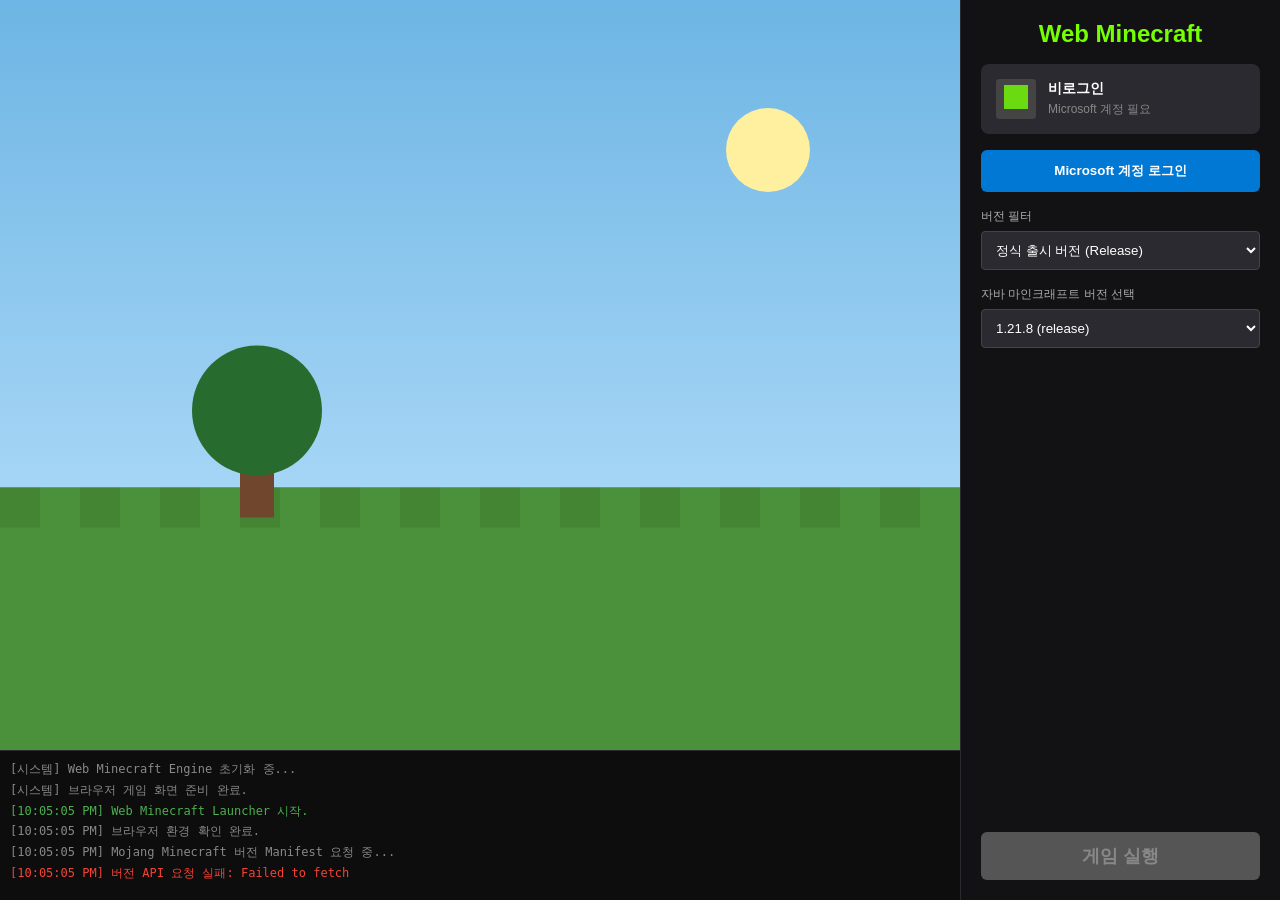
==== index.html @ 3f1a9fdb "Update index.html" ====
<!DOCTYPE html>
<html lang="ko">
<head>
<meta charset="UTF-8">

<meta
    name="viewport"
    content="width=device-width, initial-scale=1.0"
>

<title>Web Minecraft Launcher</title>

<style>

/* =========================================================
   RESET
========================================================= */

* {
    box-sizing: border-box;
    margin: 0;
    padding: 0;
}

html,
body {
    width: 100%;
    height: 100%;
    overflow: hidden;
}

body {
    font-family:
        "Segoe UI",
        Arial,
        sans-serif;

    background: #121214;
    color: white;

    display: flex;
}


/* =========================================================
   MAIN CONTENT
========================================================= */

#main-content {
    flex: 1;
    min-width: 0;

    display: flex;
    flex-direction: column;
}


/* =========================================================
   GAME SCREEN
========================================================= */

#screen-container {

    position: relative;

    flex: 1;
    min-height: 0;

    overflow: hidden;

    display: flex;
    align-items: center;
    justify-content: center;

    background: #000;
}


#gameCanvas {

    width: 100%;
    height: 100%;

    display: block;
}


/* =========================================================
   GAME OVERLAY
========================================================= */

#game-overlay {

    position: absolute;

    inset: 0;

    pointer-events: none;
}


.crosshair {

    position: absolute;

    left: 50%;
    top: 50%;

    transform:
        translate(-50%, -50%);

    color: white;

    font:
        700 28px/1
        monospace;

    text-shadow:
        0 2px 5px black;
}


.debug {

    position: absolute;

    left: 12px;
    top: 12px;

    padding: 7px 9px;

    border-radius: 4px;

    background:
        rgba(0, 0, 0, 0.45);

    color: #ddd;

    font:
        12px/1.5
        monospace;
}


/* =========================================================
   LOADING SCREEN
========================================================= */

#loading {

    position: absolute;

    left: 50%;
    top: 50%;

    transform:
        translate(-50%, -50%);

    width: min(420px, 90%);

    padding: 28px;

    border-radius: 9px;

    background:
        rgba(13, 13, 15, 0.95);

    border:
        1px solid #303038;

    text-align: center;

    box-shadow:
        0 15px 50px
        rgba(0, 0, 0, 0.5);
}


#loading h2 {

    font-size: 20px;

    margin-bottom: 8px;
}


#loading p {

    font-size: 13px;

    color: #999;

    margin-bottom: 18px;
}


/* Spinner */

.spinner {

    width: 40px;
    height: 40px;

    margin:
        0 auto 15px;

    border:
        4px solid #33343a;

    border-top-color:
        #76ff03;

    border-radius: 50%;

    animation:
        spin 1s linear infinite;
}


@keyframes spin {

    to {
        transform:
            rotate(360deg);
    }

}


/* Progress */

.progress {

    width: 100%;

    height: 7px;

    background: #292a2f;

    border-radius: 8px;

    overflow: hidden;
}


#progressBar {

    width: 0%;

    height: 100%;

    background: #76ff03;

    transition:
        width 0.2s;
}


/* =========================================================
   LOG PANEL
========================================================= */

#log-panel {

    height: 150px;

    flex: none;

    padding: 10px;

    background: #0d0d0e;

    border-top:
        1px solid #2a2a30;

    overflow-y: auto;

    font:
        12px/1.4
        monospace;

    color: #aaa;
}


.log-entry {

    margin-bottom: 4px;
}


.log-entry.info {
    color: #888;
}


.log-entry.success {
    color: #4caf50;
}


.log-entry.error {
    color: #f44336;
}


/* =========================================================
   SIDEBAR
========================================================= */

#sidebar {

    width: 320px;

    flex: none;

    padding: 20px;

    background: #121214;

    border-left:
        1px solid #2a2a30;

    display: flex;

    flex-direction: column;

    gap: 16px;
}


/* Logo */

.logo {

    font-size: 24px;

    font-weight: 700;

    color: #76ff03;

    text-align: center;
}


/* =========================================================
   ACCOUNT
========================================================= */

.account-card {

    background: #2a2a30;

    padding: 15px;

    border-radius: 8px;

    display: flex;

    align-items: center;

    gap: 12px;
}


.avatar {

    width: 40px;
    height: 40px;

    background: #444;

    border-radius: 4px;

    object-fit: cover;

    image-rendering: pixelated;
}


.user-info {

    display: flex;

    flex-direction: column;

    min-width: 0;
}


.username {

    font-weight: bold;

    font-size: 14px;
}


.status {

    font-size: 12px;

    color: #888;

    margin-top: 3px;
}


/* =========================================================
   BUTTONS
========================================================= */

button {

    width: 100%;

    padding: 12px;

    border: none;

    border-radius: 6px;

    font-weight: bold;

    cursor: pointer;

    transition:
        background 0.2s,
        opacity 0.2s;
}


.btn-login {

    background: #0078d4;

    color: white;
}


.btn-login:hover {

    background: #005a9e;
}


.btn-launch {

    background: #76ff03;

    color: #000;

    font-size: 18px;

    margin-top: auto;
}


.btn-launch:hover {

    background: #64dd17;
}


button:disabled {

    background: #555;

    color: #888;

    cursor: not-allowed;
}


/* =========================================================
   VERSION
========================================================= */

.version-group {

    display: flex;

    flex-direction: column;

    gap: 6px;
}


.version-group label {

    font-size: 12px;

    color: #aaa;
}


select {

    width: 100%;

    padding: 10px;

    background: #2a2a30;

    color: white;

    border:
        1px solid #444;

    border-radius: 4px;

    outline: none;

    cursor: pointer;
}


select:disabled {

    cursor: wait;

    opacity: 0.6;
}


/* =========================================================
   UTILITY
========================================================= */

.hidden {

    display: none !important;
}


/* =========================================================
   MOBILE
========================================================= */

@media (max-width: 700px) {

    body {

        flex-direction: column;
    }


    #main-content {

        min-height: 55vh;
    }


    #sidebar {

        width: 100%;

        max-height: 45vh;

        height: auto;

        padding: 12px;

        gap: 9px;

        overflow-y: auto;

        border-left: none;

        border-top:
            1px solid #2a2a30;
    }


    .logo {

        font-size: 19px;
    }


    .btn-launch {

        margin-top: 4px;
    }


    #log-panel {

        height: 90px;
    }

}

</style>
</head>


<body>


<!-- =========================================================
     MAIN GAME AREA
========================================================= -->

<div id="main-content">


    <!-- GAME SCREEN -->

    <div id="screen-container">

        <canvas
            id="gameCanvas">
        </canvas>


        <!-- GAME HUD -->

        <div
            id="game-overlay"
            class="hidden">

            <div class="crosshair">
                +
            </div>

            <div class="debug">

                Web Minecraft Prototype
                <br>

                Renderer: Browser Canvas

            </div>

        </div>


        <!-- LOADING -->

        <div
            id="loading"
            class="hidden">

            <div class="spinner"></div>


            <h2 id="loadingTitle">

                Minecraft 준비 중

            </h2>


            <p id="loadingText">

                게임 환경을 초기화하고 있습니다...

            </p>


            <div class="progress">

                <div
                    id="progressBar">
                </div>

            </div>

        </div>

    </div>


    <!-- =====================================================
         LOG
    ====================================================== -->

    <div id="log-panel">

        <div class="log-entry info">

            [시스템]
            Web Minecraft Engine 초기화 중...

        </div>


        <div class="log-entry info">

            [시스템]
            브라우저 게임 화면 준비 완료.

        </div>

    </div>

</div>


<!-- =========================================================
     SIDEBAR
========================================================= -->

<aside id="sidebar">


    <!-- LOGO -->

    <div class="logo">

        Web Minecraft

    </div>


    <!-- ACCOUNT -->

    <div class="account-card">


        <img
            id="avatar"
            class="avatar"
            alt="Minecraft Skin"

            src="data:image/svg+xml,%3Csvg xmlns='http://www.w3.org/2000/svg' width='40' height='40'%3E%3Crect width='40' height='40' fill='%23444'/%3E%3Crect x='8' y='6' width='24' height='24' fill='%2376ff03' opacity='.8'/%3E%3C/svg%3E"
        >


        <div class="user-info">


            <span
                class="username"
                id="username">

                비로그인

            </span>


            <span
                class="status"
                id="auth-status">

                Microsoft 계정 필요

            </span>


        </div>


    </div>


    <!-- MICROSOFT LOGIN -->

    <button
        class="btn-login"
        id="login-btn">

        Microsoft 계정 로그인

    </button>


    <!-- VERSION FILTER -->

    <div class="version-group">


        <label
            for="version-type">

            버전 필터

        </label>


        <select
            id="version-type">


            <option value="release">

                정식 출시 버전 (Release)

            </option>


            <option value="all">

                전체 버전
                (Snapshot/Beta 포함)

            </option>


            <option value="snapshot">

                스냅샷 (Snapshot)

            </option>


        </select>


    </div>


    <!-- MINECRAFT VERSION -->

    <div class="version-group">


        <label
            for="java-version">

            자바 마인크래프트 버전 선택

        </label>


        <select
            id="java-version"
            disabled>

            <option>

                버전 불러오는 중...

            </option>

        </select>


    </div>


    <!-- LAUNCH -->

    <button
        class="btn-launch"
        id="launch-btn"
        disabled>

        게임 실행

    </button>


</aside>


<script>

/* ============================================================
   CONFIGURATION
============================================================ */


/*
    실제 Microsoft 로그인을 연결할 때
    Azure / Microsoft Entra 앱의 Client ID를 입력합니다.

    현재 프로토타입에서는 비워 둡니다.
*/

const CLIENT_ID =
    "YOUR_MICROSOFT_CLIENT_ID";


/*
    Mojang 공식 Minecraft 버전 Manifest
*/

const MOJANG_MANIFEST_URL =
    "https://launchermeta.mojang.com/mc/game/version_manifest_v2.json";


/*
    전체 버전 목록
*/

let allVersions = [];


/*
    게임 상태
*/

const gameState = {

    running: false,

    selectedVersion: null

};


/* ============================================================
   ELEMENTS
============================================================ */

const canvas =
    document.getElementById(
        "gameCanvas"
    );


const ctx =
    canvas.getContext(
        "2d"
    );


const loading =
    document.getElementById(
        "loading"
    );


const overlay =
    document.getElementById(
        "game-overlay"
    );


const progressBar =
    document.getElementById(
        "progressBar"
    );


const loadingTitle =
    document.getElementById(
        "loadingTitle"
    );


const loadingText =
    document.getElementById(
        "loadingText"
    );


const logPanel =
    document.getElementById(
        "log-panel"
    );


const launchButton =
    document.getElementById(
        "launch-btn"
    );


const loginButton =
    document.getElementById(
        "login-btn"
    );


const versionFilter =
    document.getElementById(
        "version-type"
    );


const versionSelect =
    document.getElementById(
        "java-version"
    );


/* ============================================================
   LOG SYSTEM
============================================================ */

function log(
    message,
    type = "info"
) {

    const entry =
        document.createElement(
            "div"
        );


    entry.className =
        "log-entry " + type;


    entry.textContent =
        "[" +
        new Date().toLocaleTimeString() +
        "] " +
        message;


    logPanel.appendChild(
        entry
    );


    logPanel.scrollTop =
        logPanel.scrollHeight;

}


/* ============================================================
   CANVAS RESIZE
============================================================ */

function resizeCanvas() {

    const dpr =
        Math.min(
            window.devicePixelRatio || 1,
            2
        );


    const rect =
        canvas.getBoundingClientRect();


    canvas.width =
        rect.width * dpr;


    canvas.height =
        rect.height * dpr;


    ctx.setTransform(
        dpr,
        0,
        0,
        dpr,
        0,
        0
    );


    drawPrototypeWorld();

}


/* ============================================================
   PROTOTYPE WORLD
============================================================ */

function drawPrototypeWorld() {

    const width =
        canvas.clientWidth;


    const height =
        canvas.clientHeight;


    if (
        !width ||
        !height
    ) {

        return;

    }


    /*
        SKY
    */

    const sky =
        ctx.createLinearGradient(
            0,
            0,
            0,
            height
        );


    sky.addColorStop(
        0,
        "#6db5e4"
    );


    sky.addColorStop(
        1,
        "#c4e7ff"
    );


    ctx.fillStyle =
        sky;


    ctx.fillRect(
        0,
        0,
        width,
        height
    );


    /*
        GROUND
    */

    const groundY =
        height * 0.65;


    ctx.fillStyle =
        "#4b913b";


    ctx.fillRect(
        0,
        groundY,
        width,
        height - groundY
    );


    /*
        BLOCKS
    */

    const blockSize =
        40;


    for (
        let x = 0;
        x < width;
        x += blockSize
    ) {

        ctx.fillStyle =
            (x / blockSize) % 2 === 0
                ? "#438533"
                : "#4b913b";


        ctx.fillRect(
            x,
            groundY,
            blockSize,
            blockSize
        );

    }


    /*
        SUN
    */

    ctx.fillStyle =
        "#fff0a0";


    ctx.beginPath();


    ctx.arc(
        width * 0.8,
        height * 0.2,
        42,
        0,
        Math.PI * 2
    );


    ctx.fill();


    /*
        TREE
    */

    const treeX =
        width * 0.25;


    const treeY =
        groundY - 125;


    ctx.fillStyle =
        "#70462c";


    ctx.fillRect(
        treeX,
        treeY + 55,
        34,
        100
    );


    ctx.fillStyle =
        "#286b2e";


    ctx.beginPath();


    ctx.arc(
        treeX + 17,
        treeY + 48,
        65,
        0,
        Math.PI * 2
    );


    ctx.fill();

}


/* ============================================================
   VERSION MANIFEST
============================================================ */

async function fetchVersionManifest() {

    log(
        "Mojang Minecraft 버전 Manifest 요청 중...",
        "info"
    );


    try {

        const response =
            await fetch(
                MOJANG_MANIFEST_URL
            );


        if (
            !response.ok
        ) {

            throw new Error(
                "HTTP " +
                response.status
            );

        }


        const data =
            await response.json();


        allVersions =
            data.versions || [];


        log(
            "Minecraft 버전 " +
            allVersions.length +
            "개 수신 완료.",
            "success"
        );


        filterVersions();


        versionSelect.disabled =
            false;


    }

    catch (error) {

        log(
            "버전 API 요청 실패: " +
            error.message,
            "error"
        );


        /*
            API가 브라우저 환경에서 실패하더라도
            프로토타입을 실행할 수 있도록
            기본 버전을 제공합니다.
        */

        allVersions = [

            {
                id: "1.21.8",
                type: "release"
            },

            {
                id: "1.21.7",
                type: "release"
            },

            {
                id: "1.20.1",
                type: "release"
            },

            {
                id: "1.19.4",
                type: "release"
            }

        ];


        filterVersions();


        versionSelect.disabled =
            false;

    }

}


/* ============================================================
   VERSION FILTER
============================================================ */

function filterVersions() {

    const filter =
        versionFilter.value;


    versionSelect.innerHTML =
        "";


    const filtered =
        allVersions.filter(
            version => {

                if (
                    filter === "all"
                ) {

                    return true;

                }


                return (
                    version.type ===
                    filter
                );

            }
        );


    filtered.forEach(
        version => {

            const option =
                document.createElement(
                    "option"
                );


            option.value =
                version.id;


            option.textContent =
                version.id +
                " (" +
                version.type +
                ")";


            option.dataset.jsonUrl =
                version.url || "";


            versionSelect.appendChild(
                option
            );

        }
    );


    if (
        filtered.length > 0
    ) {

        versionSelect.value =
            filtered[0].id;

    }

}


versionFilter.addEventListener(
    "change",
    filterVersions
);


/* ============================================================
   MICROSOFT LOGIN
============================================================ */

function startMicrosoftLogin() {

    /*
        Client ID가 아직 설정되지 않은 경우
    */

    if (
        !CLIENT_ID ||
        CLIENT_ID ===
        "YOUR_MICROSOFT_CLIENT_ID"
    ) {

        log(
            "Microsoft Client ID가 설정되지 않았습니다.",
            "error"
        );


        log(
            "Azure / Microsoft Entra 앱 등록 후 CLIENT_ID를 입력하세요.",
            "info"
        );


        return;

    }


    const redirectUri =
        window.location.origin +
        window.location.pathname;


    const scope =
        encodeURIComponent(
            "openid profile offline_access XboxLive.signin"
        );


    const authUrl =
        "https://login.microsoftonline.com/consumers/oauth2/v2.0/authorize" +

        "?client_id=" +
        encodeURIComponent(
            CLIENT_ID
        ) +

        "&response_type=code" +

        "&redirect_uri=" +
        encodeURIComponent(
            redirectUri
        ) +

        "&response_mode=query" +

        "&scope=" +
        scope;


    log(
        "Microsoft OAuth 로그인 페이지로 이동합니다.",
        "info"
    );


    window.location.href =
        authUrl;

}


loginButton.addEventListener(
    "click",
    startMicrosoftLogin
);


/* ============================================================
   LOADING
============================================================ */

function sleep(ms) {

    return new Promise(
        resolve =>

            setTimeout(
                resolve,
                ms
            )

    );

}


function setLoading(
    percent,
    title,
    message
) {

    progressBar.style.width =
        percent + "%";


    loadingTitle.textContent =
        title;


    loadingText.textContent =
        message;

}


/* ============================================================
   GAME LAUNCH
============================================================ */

async function launchGame() {

    const selectedVersion =
        versionSelect.value;


    if (
        !selectedVersion
    ) {

        log(
            "Minecraft 버전을 선택하세요.",
            "error"
        );


        return;

    }


    gameState.selectedVersion =
        selectedVersion;


    gameState.running =
        false;


    launchButton.disabled =
        true;


    loading.classList.remove(
        "hidden"
    );


    overlay.classList.add(
        "hidden"
    );


    log(
        "[" +
        selectedVersion +
        "] 게임 실행 준비 시작.",
        "info"
    );


    /*
        실행 준비 단계
    */

    const steps = [

        [
            10,
            "브라우저 확인",
            "WebAssembly 환경 확인 중..."
        ],

        [
            25,
            "그래픽 초기화",
            "Canvas / WebGL 렌더러 준비 중..."
        ],

        [
            45,
            "파일 시스템",
            "브라우저 저장 공간 준비 중..."
        ],

        [
            65,
            "Java Runtime",
            "브라우저용 Java Runtime 준비 중..."
        ],

        [
            82,
            "Minecraft",
            "Minecraft " +
            selectedVersion +
            " 실행 환경 준비 중..."
        ],

        [
            100,
            "완료",
            "게임 화면을 준비했습니다."
        ]

    ];


    for (
        const step of steps
    ) {

        setLoading(
            step[0],
            step[1],
            step[2]
        );


        await sleep(
            400
        );

    }


    loading.classList.add(
        "hidden"
    );


    overlay.classList.remove(
        "hidden"
    );


    gameState.running =
        true;


    launchButton.disabled =
        false;


    log(
        "[" +
        selectedVersion +
        "] 브라우저 게임 화면 실행 완료.",
        "success"
    );


    log(
        "현재 화면은 실제 Minecraft JVM 연결 전 프로토타입입니다.",
        "info"
    );

}


/* ============================================================
   EVENTS
============================================================ */

launchButton.addEventListener(
    "click",
    launchGame
);


window.addEventListener(
    "resize",
    resizeCanvas
);


/* ============================================================
   STARTUP
============================================================ */

async function startup() {

    resizeCanvas();


    log(
        "Web Minecraft Launcher 시작.",
        "success"
    );


    log(
        "브라우저 환경 확인 완료.",
        "info"
    );


    await fetchVersionManifest();

}


window.addEventListener(
    "load",
    startup
);

</script>

</body>
</html>
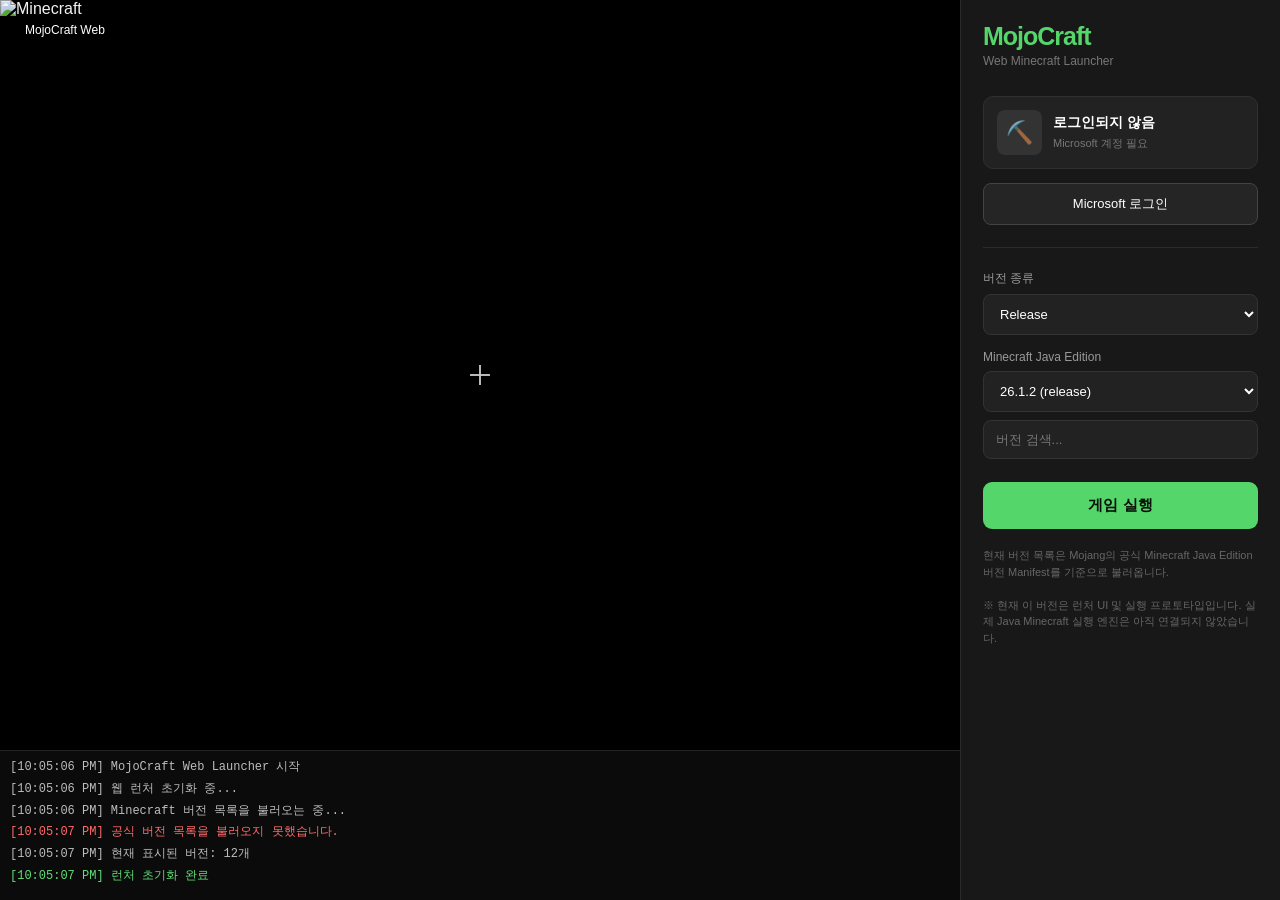
==== commit 82d5eaba: "Update index.html" ====
--- a/index.html
+++ b/index.html
@@ -1,1756 +1,1461 @@
 <!DOCTYPE html>
 <html lang="ko">
 <head>
-<meta charset="UTF-8">
-
-<meta
-    name="viewport"
-    content="width=device-width, initial-scale=1.0"
->
-
-<title>Web Minecraft Launcher</title>
-
-<style>
-
-/* =========================================================
-   RESET
-========================================================= */
-
-* {
-    box-sizing: border-box;
-    margin: 0;
-    padding: 0;
-}
-
-html,
-body {
-    width: 100%;
-    height: 100%;
-    overflow: hidden;
-}
-
-body {
-    font-family:
-        "Segoe UI",
-        Arial,
-        sans-serif;
-
-    background: #121214;
-    color: white;
-
-    display: flex;
-}
-
-
-/* =========================================================
-   MAIN CONTENT
-========================================================= */
-
-#main-content {
-    flex: 1;
-    min-width: 0;
-
-    display: flex;
-    flex-direction: column;
-}
-
-
-/* =========================================================
-   GAME SCREEN
-========================================================= */
-
-#screen-container {
-
-    position: relative;
-
-    flex: 1;
-    min-height: 0;
-
-    overflow: hidden;
-
-    display: flex;
-    align-items: center;
-    justify-content: center;
-
-    background: #000;
-}
-
-
-#gameCanvas {
-
-    width: 100%;
-    height: 100%;
-
-    display: block;
-}
-
-
-/* =========================================================
-   GAME OVERLAY
-========================================================= */
-
-#game-overlay {
-
-    position: absolute;
-
-    inset: 0;
-
-    pointer-events: none;
-}
-
-
-.crosshair {
-
-    position: absolute;
-
-    left: 50%;
-    top: 50%;
-
-    transform:
-        translate(-50%, -50%);
-
-    color: white;
-
-    font:
-        700 28px/1
-        monospace;
-
-    text-shadow:
-        0 2px 5px black;
-}
-
-
-.debug {
-
-    position: absolute;
-
-    left: 12px;
-    top: 12px;
-
-    padding: 7px 9px;
-
-    border-radius: 4px;
-
-    background:
-        rgba(0, 0, 0, 0.45);
-
-    color: #ddd;
-
-    font:
-        12px/1.5
-        monospace;
-}
-
-
-/* =========================================================
-   LOADING SCREEN
-========================================================= */
-
-#loading {
-
-    position: absolute;
-
-    left: 50%;
-    top: 50%;
-
-    transform:
-        translate(-50%, -50%);
-
-    width: min(420px, 90%);
-
-    padding: 28px;
-
-    border-radius: 9px;
-
-    background:
-        rgba(13, 13, 15, 0.95);
-
-    border:
-        1px solid #303038;
-
-    text-align: center;
-
-    box-shadow:
-        0 15px 50px
-        rgba(0, 0, 0, 0.5);
-}
-
-
-#loading h2 {
-
-    font-size: 20px;
-
-    margin-bottom: 8px;
-}
-
-
-#loading p {
-
-    font-size: 13px;
-
-    color: #999;
-
-    margin-bottom: 18px;
-}
-
-
-/* Spinner */
-
-.spinner {
-
-    width: 40px;
-    height: 40px;
-
-    margin:
-        0 auto 15px;
-
-    border:
-        4px solid #33343a;
-
-    border-top-color:
-        #76ff03;
-
-    border-radius: 50%;
-
-    animation:
-        spin 1s linear infinite;
-}
-
-
-@keyframes spin {
-
-    to {
-        transform:
-            rotate(360deg);
-    }
-
-}
-
-
-/* Progress */
-
-.progress {
-
-    width: 100%;
-
-    height: 7px;
-
-    background: #292a2f;
-
-    border-radius: 8px;
-
-    overflow: hidden;
-}
-
-
-#progressBar {
-
-    width: 0%;
-
-    height: 100%;
-
-    background: #76ff03;
-
-    transition:
-        width 0.2s;
-}
-
-
-/* =========================================================
-   LOG PANEL
-========================================================= */
-
-#log-panel {
-
-    height: 150px;
-
-    flex: none;
-
-    padding: 10px;
-
-    background: #0d0d0e;
-
-    border-top:
-        1px solid #2a2a30;
-
-    overflow-y: auto;
-
-    font:
-        12px/1.4
-        monospace;
-
-    color: #aaa;
-}
-
-
-.log-entry {
-
-    margin-bottom: 4px;
-}
-
-
-.log-entry.info {
-    color: #888;
-}
-
-
-.log-entry.success {
-    color: #4caf50;
-}
-
-
-.log-entry.error {
-    color: #f44336;
-}
-
-
-/* =========================================================
-   SIDEBAR
-========================================================= */
-
-#sidebar {
-
-    width: 320px;
-
-    flex: none;
-
-    padding: 20px;
-
-    background: #121214;
-
-    border-left:
-        1px solid #2a2a30;
-
-    display: flex;
-
-    flex-direction: column;
-
-    gap: 16px;
-}
-
-
-/* Logo */
-
-.logo {
-
-    font-size: 24px;
-
-    font-weight: 700;
-
-    color: #76ff03;
-
-    text-align: center;
-}
-
-
-/* =========================================================
-   ACCOUNT
-========================================================= */
-
-.account-card {
-
-    background: #2a2a30;
-
-    padding: 15px;
-
-    border-radius: 8px;
-
-    display: flex;
-
-    align-items: center;
-
-    gap: 12px;
-}
-
-
-.avatar {
-
-    width: 40px;
-    height: 40px;
-
-    background: #444;
-
-    border-radius: 4px;
-
-    object-fit: cover;
-
-    image-rendering: pixelated;
-}
-
-
-.user-info {
-
-    display: flex;
-
-    flex-direction: column;
-
-    min-width: 0;
-}
-
-
-.username {
-
-    font-weight: bold;
-
-    font-size: 14px;
-}
-
-
-.status {
-
-    font-size: 12px;
-
-    color: #888;
-
-    margin-top: 3px;
-}
-
-
-/* =========================================================
-   BUTTONS
-========================================================= */
-
-button {
-
-    width: 100%;
-
-    padding: 12px;
-
-    border: none;
-
-    border-radius: 6px;
-
-    font-weight: bold;
-
-    cursor: pointer;
-
-    transition:
-        background 0.2s,
-        opacity 0.2s;
-}
-
-
-.btn-login {
-
-    background: #0078d4;
-
-    color: white;
-}
-
-
-.btn-login:hover {
-
-    background: #005a9e;
-}
-
-
-.btn-launch {
-
-    background: #76ff03;
-
-    color: #000;
-
-    font-size: 18px;
-
-    margin-top: auto;
-}
-
-
-.btn-launch:hover {
-
-    background: #64dd17;
-}
-
-
-button:disabled {
-
-    background: #555;
-
-    color: #888;
-
-    cursor: not-allowed;
-}
-
-
-/* =========================================================
-   VERSION
-========================================================= */
-
-.version-group {
-
-    display: flex;
-
-    flex-direction: column;
-
-    gap: 6px;
-}
-
-
-.version-group label {
-
-    font-size: 12px;
-
-    color: #aaa;
-}
-
-
-select {
-
-    width: 100%;
-
-    padding: 10px;
-
-    background: #2a2a30;
-
-    color: white;
-
-    border:
-        1px solid #444;
-
-    border-radius: 4px;
-
-    outline: none;
-
-    cursor: pointer;
-}
-
-
-select:disabled {
-
-    cursor: wait;
-
-    opacity: 0.6;
-}
-
-
-/* =========================================================
-   UTILITY
-========================================================= */
-
-.hidden {
-
-    display: none !important;
-}
-
-
-/* =========================================================
-   MOBILE
-========================================================= */
-
-@media (max-width: 700px) {
-
-    body {
-
-        flex-direction: column;
-    }
-
-
-    #main-content {
-
-        min-height: 55vh;
-    }
-
-
-    #sidebar {
-
-        width: 100%;
-
-        max-height: 45vh;
-
-        height: auto;
-
-        padding: 12px;
-
-        gap: 9px;
-
-        overflow-y: auto;
-
-        border-left: none;
-
-        border-top:
-            1px solid #2a2a30;
-    }
-
-
-    .logo {
-
-        font-size: 19px;
-    }
-
-
-    .btn-launch {
-
-        margin-top: 4px;
-    }
-
-
-    #log-panel {
-
-        height: 90px;
-    }
-
-}
-
-</style>
+    <meta charset="UTF-8">
+    <meta name="viewport" content="width=device-width, initial-scale=1.0">
+
+    <title>MojoCraft Web</title>
+
+    <style>
+        * {
+            box-sizing: border-box;
+        }
+
+        html,
+        body {
+            margin: 0;
+            width: 100%;
+            height: 100%;
+            overflow: hidden;
+            font-family:
+                Arial,
+                "Noto Sans KR",
+                sans-serif;
+            background: #111;
+            color: #fff;
+        }
+
+        body {
+            display: flex;
+        }
+
+        /* =========================
+           MAIN CONTENT
+        ========================= */
+
+        #main-content {
+            flex: 1;
+            min-width: 0;
+            height: 100vh;
+            display: flex;
+            flex-direction: column;
+            background: #111;
+        }
+
+        /* =========================
+           GAME SCREEN
+        ========================= */
+
+        #screen-container {
+            position: relative;
+            flex: 1;
+            min-height: 0;
+            overflow: hidden;
+            background: #000;
+        }
+
+        #gameImage {
+            width: 100%;
+            height: 100%;
+            display: block;
+            object-fit: cover;
+            object-position: center;
+        }
+
+        /* 이미지 위 어두운 효과 */
+        #screen-container::after {
+            content: "";
+            position: absolute;
+            inset: 0;
+            pointer-events: none;
+            background:
+                linear-gradient(
+                    to bottom,
+                    rgba(0, 0, 0, 0.05),
+                    rgba(0, 0, 0, 0.18)
+                );
+        }
+
+        /* =========================
+           GAME OVERLAY
+        ========================= */
+
+        #game-overlay {
+            position: absolute;
+            inset: 0;
+            pointer-events: none;
+            z-index: 5;
+        }
+
+        .crosshair {
+            position: absolute;
+            left: 50%;
+            top: 50%;
+            width: 20px;
+            height: 20px;
+            transform: translate(-50%, -50%);
+            opacity: 0.8;
+        }
+
+        .crosshair::before,
+        .crosshair::after {
+            content: "";
+            position: absolute;
+            background: rgba(255, 255, 255, 0.9);
+        }
+
+        .crosshair::before {
+            width: 2px;
+            height: 20px;
+            left: 9px;
+            top: 0;
+        }
+
+        .crosshair::after {
+            width: 20px;
+            height: 2px;
+            left: 0;
+            top: 9px;
+        }
+
+        .debug {
+            position: absolute;
+            top: 15px;
+            left: 15px;
+            padding: 8px 10px;
+            border-radius: 5px;
+            background: rgba(0, 0, 0, 0.55);
+            font-size: 12px;
+            color: #fff;
+        }
+
+        /* =========================
+           LOADING
+        ========================= */
+
+        #loading {
+            position: absolute;
+            inset: 0;
+            z-index: 20;
+
+            display: none;
+            flex-direction: column;
+            align-items: center;
+            justify-content: center;
+
+            background: rgba(0, 0, 0, 0.82);
+        }
+
+        #loading.show {
+            display: flex;
+        }
+
+        .spinner {
+            width: 45px;
+            height: 45px;
+
+            border: 4px solid rgba(255, 255, 255, 0.2);
+            border-top-color: #55d66b;
+
+            border-radius: 50%;
+
+            animation: spin 1s linear infinite;
+
+            margin-bottom: 20px;
+        }
+
+        @keyframes spin {
+            from {
+                transform: rotate(0deg);
+            }
+
+            to {
+                transform: rotate(360deg);
+            }
+        }
+
+        #loadingText {
+            font-size: 16px;
+            margin-bottom: 12px;
+        }
+
+        .progress {
+            width: min(420px, 70%);
+            height: 8px;
+
+            background: rgba(255, 255, 255, 0.15);
+            border-radius: 999px;
+            overflow: hidden;
+        }
+
+        #progressBar {
+            width: 0%;
+            height: 100%;
+            background: #55d66b;
+            transition: width 0.25s ease;
+        }
+
+        /* =========================
+           LOG PANEL
+        ========================= */
+
+        #log-panel {
+            height: 150px;
+            flex-shrink: 0;
+
+            overflow-y: auto;
+
+            background: #0b0b0b;
+            border-top: 1px solid #242424;
+
+            padding: 10px;
+
+            font-family:
+                Consolas,
+                "Courier New",
+                monospace;
+
+            font-size: 12px;
+        }
+
+        .log-entry {
+            margin-bottom: 5px;
+            line-height: 1.4;
+            color: #aaa;
+        }
+
+        .log-entry.info {
+            color: #bdbdbd;
+        }
+
+        .log-entry.success {
+            color: #62df78;
+        }
+
+        .log-entry.warning {
+            color: #e9c85d;
+        }
+
+        .log-entry.error {
+            color: #ff6b6b;
+        }
+
+        /* =========================
+           SIDEBAR
+        ========================= */
+
+        #sidebar {
+            width: 320px;
+            height: 100vh;
+            flex-shrink: 0;
+
+            background: #181818;
+
+            border-left: 1px solid #2b2b2b;
+
+            padding: 22px;
+
+            overflow-y: auto;
+        }
+
+        /* =========================
+           LOGO
+        ========================= */
+
+        .logo {
+            margin-bottom: 28px;
+        }
+
+        .logo-main {
+            font-size: 25px;
+            font-weight: 800;
+            color: #55d66b;
+            letter-spacing: -1px;
+        }
+
+        .logo-sub {
+            margin-top: 3px;
+            color: #777;
+            font-size: 12px;
+        }
+
+        /* =========================
+           ACCOUNT CARD
+        ========================= */
+
+        .account-card {
+            display: flex;
+            align-items: center;
+
+            padding: 13px;
+
+            border-radius: 10px;
+
+            background: #222;
+
+            border: 1px solid #303030;
+
+            margin-bottom: 14px;
+        }
+
+        .avatar {
+            width: 45px;
+            height: 45px;
+
+            border-radius: 8px;
+
+            background: #333;
+
+            display: flex;
+            align-items: center;
+            justify-content: center;
+
+            margin-right: 11px;
+
+            font-size: 22px;
+        }
+
+        .user-info {
+            min-width: 0;
+        }
+
+        .username {
+            font-size: 14px;
+            font-weight: 700;
+
+            white-space: nowrap;
+            overflow: hidden;
+            text-overflow: ellipsis;
+        }
+
+        .status {
+            margin-top: 4px;
+
+            font-size: 11px;
+
+            color: #777;
+        }
+
+        .status.logged-in {
+            color: #55d66b;
+        }
+
+        /* =========================
+           LOGIN BUTTON
+        ========================= */
+
+        .btn-login {
+            width: 100%;
+
+            border: 1px solid #444;
+
+            background: #252525;
+            color: #fff;
+
+            border-radius: 8px;
+
+            padding: 11px;
+
+            cursor: pointer;
+
+            font-size: 13px;
+
+            transition:
+                background 0.15s,
+                border-color 0.15s;
+        }
+
+        .btn-login:hover {
+            background: #303030;
+            border-color: #555;
+        }
+
+        /* =========================
+           DIVIDER
+        ========================= */
+
+        .divider {
+            height: 1px;
+            background: #2b2b2b;
+
+            margin: 22px 0;
+        }
+
+        /* =========================
+           FORM
+        ========================= */
+
+        .version-group {
+            margin-bottom: 15px;
+        }
+
+        .version-group label {
+            display: block;
+
+            margin-bottom: 7px;
+
+            font-size: 12px;
+
+            color: #999;
+        }
+
+        select {
+            width: 100%;
+
+            padding: 11px 12px;
+
+            border-radius: 8px;
+
+            border: 1px solid #333;
+
+            background: #222;
+
+            color: #fff;
+
+            outline: none;
+
+            cursor: pointer;
+
+            font-size: 13px;
+        }
+
+        select:hover {
+            border-color: #4a4a4a;
+        }
+
+        select:focus {
+            border-color: #55d66b;
+        }
+
+        /* =========================
+           SEARCH
+        ========================= */
+
+        #versionSearch {
+            width: 100%;
+
+            padding: 11px 12px;
+
+            margin-top: 8px;
+
+            border-radius: 8px;
+
+            border: 1px solid #333;
+
+            background: #222;
+
+            color: #fff;
+
+            outline: none;
+
+            font-size: 13px;
+        }
+
+        #versionSearch:focus {
+            border-color: #55d66b;
+        }
+
+        /* =========================
+           LAUNCH BUTTON
+        ========================= */
+
+        .btn-launch {
+            width: 100%;
+
+            border: none;
+
+            background: #55d66b;
+            color: #071008;
+
+            border-radius: 9px;
+
+            padding: 14px;
+
+            margin-top: 8px;
+
+            font-size: 15px;
+            font-weight: 800;
+
+            cursor: pointer;
+
+            transition:
+                transform 0.1s,
+                background 0.15s;
+        }
+
+        .btn-launch:hover {
+            background: #6ae47d;
+        }
+
+        .btn-launch:active {
+            transform: scale(0.98);
+        }
+
+        button:disabled {
+            opacity: 0.5;
+            cursor: not-allowed;
+        }
+
+        /* =========================
+           SMALL INFO
+        ========================= */
+
+        .small-info {
+            margin-top: 18px;
+
+            color: #666;
+
+            font-size: 11px;
+
+            line-height: 1.5;
+        }
+
+        /* =========================
+           MOBILE
+        ========================= */
+
+        @media (max-width: 800px) {
+
+            body {
+                flex-direction: column;
+                overflow: auto;
+            }
+
+            #main-content {
+                width: 100%;
+                height: 70vh;
+                min-height: 500px;
+            }
+
+            #sidebar {
+                width: 100%;
+                height: auto;
+
+                border-left: none;
+                border-top: 1px solid #2b2b2b;
+            }
+        }
+
+        @media (max-width: 500px) {
+
+            #main-content {
+                height: 65vh;
+                min-height: 430px;
+            }
+
+            #log-panel {
+                height: 120px;
+            }
+
+            #sidebar {
+                padding: 18px;
+            }
+
+            .logo {
+                margin-bottom: 20px;
+            }
+        }
+    </style>
 </head>
 
-
 <body>
 
-
-<!-- =========================================================
-     MAIN GAME AREA
-========================================================= -->
-
-<div id="main-content">
-
-
-    <!-- GAME SCREEN -->
-
-    <div id="screen-container">
-
-        <canvas
-            id="gameCanvas">
-        </canvas>
-
-
-        <!-- GAME HUD -->
-
-        <div
-            id="game-overlay"
-            class="hidden">
-
-            <div class="crosshair">
-                +
+    <!-- =========================
+         MAIN CONTENT
+    ========================= -->
+
+    <main id="main-content">
+
+        <!-- GAME / IMAGE SCREEN -->
+        <section id="screen-container">
+
+            <img
+                id="gameImage"
+                src="images/minecraft-bg.jpg"
+                alt="Minecraft"
+            >
+
+            <div id="game-overlay">
+
+                <div class="crosshair"></div>
+
+                <div class="debug">
+                    MojoCraft Web
+                </div>
+
             </div>
 
-            <div class="debug">
-
-                Web Minecraft Prototype
-                <br>
-
-                Renderer: Browser Canvas
+            <!-- LOADING -->
+            <div id="loading">
+
+                <div class="spinner"></div>
+
+                <div id="loadingText">
+                    준비 중...
+                </div>
+
+                <div class="progress">
+                    <div id="progressBar"></div>
+                </div>
 
             </div>
 
+        </section>
+
+
+        <!-- LOG -->
+        <section id="log-panel"></section>
+
+    </main>
+
+
+    <!-- =========================
+         SIDEBAR
+    ========================= -->
+
+    <aside id="sidebar">
+
+        <!-- LOGO -->
+        <div class="logo">
+
+            <div class="logo-main">
+                MojoCraft
+            </div>
+
+            <div class="logo-sub">
+                Web Minecraft Launcher
+            </div>
+
         </div>
 
 
-        <!-- LOADING -->
-
-        <div
-            id="loading"
-            class="hidden">
-
-            <div class="spinner"></div>
-
-
-            <h2 id="loadingTitle">
-
-                Minecraft 준비 중
-
-            </h2>
-
-
-            <p id="loadingText">
-
-                게임 환경을 초기화하고 있습니다...
-
-            </p>
-
-
-            <div class="progress">
+        <!-- ACCOUNT -->
+        <div class="account-card">
+
+            <div class="avatar">
+                ⛏️
+            </div>
+
+            <div class="user-info">
 
                 <div
-                    id="progressBar">
+                    id="username"
+                    class="username"
+                >
+                    로그인되지 않음
                 </div>
 
+                <div
+                    id="accountStatus"
+                    class="status"
+                >
+                    Microsoft 계정 필요
+                </div>
+
             </div>
 
         </div>
 
-    </div>
-
-
-    <!-- =====================================================
-         LOG
-    ====================================================== -->
-
-    <div id="log-panel">
-
-        <div class="log-entry info">
-
-            [시스템]
-            Web Minecraft Engine 초기화 중...
+
+        <!-- LOGIN -->
+        <button
+            id="loginButton"
+            class="btn-login"
+        >
+            Microsoft 로그인
+        </button>
+
+
+        <div class="divider"></div>
+
+
+        <!-- VERSION FILTER -->
+        <div class="version-group">
+
+            <label for="versionFilter">
+                버전 종류
+            </label>
+
+            <select id="versionFilter">
+
+                <option value="release">
+                    Release
+                </option>
+
+                <option value="snapshot">
+                    Snapshot
+                </option>
+
+                <option value="all">
+                    전체
+                </option>
+
+            </select>
 
         </div>
 
 
-        <div class="log-entry info">
-
-            [시스템]
-            브라우저 게임 화면 준비 완료.
+        <!-- VERSION -->
+        <div class="version-group">
+
+            <label for="versionSelect">
+                Minecraft Java Edition
+            </label>
+
+            <select id="versionSelect">
+
+                <option value="">
+                    버전 불러오는 중...
+                </option>
+
+            </select>
+
+            <input
+                id="versionSearch"
+                type="text"
+                placeholder="버전 검색..."
+            >
 
         </div>
 
-    </div>
-
-</div>
-
-
-<!-- =========================================================
-     SIDEBAR
-========================================================= -->
-
-<aside id="sidebar">
-
-
-    <!-- LOGO -->
-
-    <div class="logo">
-
-        Web Minecraft
-
-    </div>
-
-
-    <!-- ACCOUNT -->
-
-    <div class="account-card">
-
-
-        <img
-            id="avatar"
-            class="avatar"
-            alt="Minecraft Skin"
-
-            src="data:image/svg+xml,%3Csvg xmlns='http://www.w3.org/2000/svg' width='40' height='40'%3E%3Crect width='40' height='40' fill='%23444'/%3E%3Crect x='8' y='6' width='24' height='24' fill='%2376ff03' opacity='.8'/%3E%3C/svg%3E"
+
+        <!-- LAUNCH -->
+        <button
+            id="launchButton"
+            class="btn-launch"
         >
-
-
-        <div class="user-info">
-
-
-            <span
-                class="username"
-                id="username">
-
-                비로그인
-
-            </span>
-
-
-            <span
-                class="status"
-                id="auth-status">
-
-                Microsoft 계정 필요
-
-            </span>
-
+            게임 실행
+        </button>
+
+
+        <div class="small-info">
+
+            현재 버전 목록은 Mojang의 공식
+            Minecraft Java Edition 버전 Manifest를
+            기준으로 불러옵니다.
+
+            <br>
+            <br>
+
+            ※ 현재 이 버전은 런처 UI 및 실행 프로토타입입니다.
+            실제 Java Minecraft 실행 엔진은 아직 연결되지 않았습니다.
 
         </div>
 
-
-    </div>
-
-
-    <!-- MICROSOFT LOGIN -->
-
-    <button
-        class="btn-login"
-        id="login-btn">
-
-        Microsoft 계정 로그인
-
-    </button>
-
-
-    <!-- VERSION FILTER -->
-
-    <div class="version-group">
-
-
-        <label
-            for="version-type">
-
-            버전 필터
-
-        </label>
-
-
-        <select
-            id="version-type">
-
-
-            <option value="release">
-
-                정식 출시 버전 (Release)
-
-            </option>
-
-
-            <option value="all">
-
-                전체 버전
-                (Snapshot/Beta 포함)
-
-            </option>
-
-
-            <option value="snapshot">
-
-                스냅샷 (Snapshot)
-
-            </option>
-
-
-        </select>
-
-
-    </div>
-
-
-    <!-- MINECRAFT VERSION -->
-
-    <div class="version-group">
-
-
-        <label
-            for="java-version">
-
-            자바 마인크래프트 버전 선택
-
-        </label>
-
-
-        <select
-            id="java-version"
-            disabled>
-
-            <option>
-
-                버전 불러오는 중...
-
-            </option>
-
-        </select>
-
-
-    </div>
-
-
-    <!-- LAUNCH -->
-
-    <button
-        class="btn-launch"
-        id="launch-btn"
-        disabled>
-
-        게임 실행
-
-    </button>
-
-
-</aside>
-
-
-<script>
-
-/* ============================================================
-   CONFIGURATION
-============================================================ */
-
-
-/*
-    실제 Microsoft 로그인을 연결할 때
-    Azure / Microsoft Entra 앱의 Client ID를 입력합니다.
-
-    현재 프로토타입에서는 비워 둡니다.
-*/
-
-const CLIENT_ID =
-    "YOUR_MICROSOFT_CLIENT_ID";
-
-
-/*
-    Mojang 공식 Minecraft 버전 Manifest
-*/
-
-const MOJANG_MANIFEST_URL =
-    "https://launchermeta.mojang.com/mc/game/version_manifest_v2.json";
-
-
-/*
-    전체 버전 목록
-*/
-
-let allVersions = [];
-
-
-/*
-    게임 상태
-*/
-
-const gameState = {
-
-    running: false,
-
-    selectedVersion: null
-
-};
-
-
-/* ============================================================
-   ELEMENTS
-============================================================ */
-
-const canvas =
-    document.getElementById(
-        "gameCanvas"
-    );
-
-
-const ctx =
-    canvas.getContext(
-        "2d"
-    );
-
-
-const loading =
-    document.getElementById(
-        "loading"
-    );
-
-
-const overlay =
-    document.getElementById(
-        "game-overlay"
-    );
-
-
-const progressBar =
-    document.getElementById(
-        "progressBar"
-    );
-
-
-const loadingTitle =
-    document.getElementById(
-        "loadingTitle"
-    );
-
-
-const loadingText =
-    document.getElementById(
-        "loadingText"
-    );
-
-
-const logPanel =
-    document.getElementById(
-        "log-panel"
-    );
-
-
-const launchButton =
-    document.getElementById(
-        "launch-btn"
-    );
-
-
-const loginButton =
-    document.getElementById(
-        "login-btn"
-    );
-
-
-const versionFilter =
-    document.getElementById(
-        "version-type"
-    );
-
-
-const versionSelect =
-    document.getElementById(
-        "java-version"
-    );
-
-
-/* ============================================================
-   LOG SYSTEM
-============================================================ */
-
-function log(
-    message,
-    type = "info"
-) {
-
-    const entry =
-        document.createElement(
-            "div"
+    </aside>
+
+
+    <script>
+
+        /* =========================================
+           CONFIG
+        ========================================= */
+
+        const CLIENT_ID =
+            "YOUR_MICROSOFT_CLIENT_ID";
+
+        const MOJANG_MANIFEST_URL =
+            "https://launchermeta.mojang.com/mc/game/version_manifest_v2.json";
+
+
+        /* =========================================
+           STATE
+        ========================================= */
+
+        let allVersions = [];
+
+        let currentFilter = "release";
+
+        let currentSearch = "";
+
+        let selectedVersion = null;
+
+
+        /* =========================================
+           ELEMENTS
+        ========================================= */
+
+        const versionSelect =
+            document.getElementById("versionSelect");
+
+        const versionFilter =
+            document.getElementById("versionFilter");
+
+        const versionSearch =
+            document.getElementById("versionSearch");
+
+        const launchButton =
+            document.getElementById("launchButton");
+
+        const loginButton =
+            document.getElementById("loginButton");
+
+        const loading =
+            document.getElementById("loading");
+
+        const loadingText =
+            document.getElementById("loadingText");
+
+        const progressBar =
+            document.getElementById("progressBar");
+
+        const logPanel =
+            document.getElementById("log-panel");
+
+        const username =
+            document.getElementById("username");
+
+        const accountStatus =
+            document.getElementById("accountStatus");
+
+
+        /* =========================================
+           LOG
+        ========================================= */
+
+        function log(
+            message,
+            type = "info"
+        ) {
+
+            const entry =
+                document.createElement("div");
+
+            entry.className =
+                "log-entry " + type;
+
+            const time =
+                new Date().toLocaleTimeString();
+
+            entry.textContent =
+                `[${time}] ${message}`;
+
+            logPanel.appendChild(entry);
+
+            logPanel.scrollTop =
+                logPanel.scrollHeight;
+        }
+
+
+        /* =========================================
+           LOADING
+        ========================================= */
+
+        function setLoading(
+            visible,
+            text = "",
+            progress = 0
+        ) {
+
+            if (visible) {
+
+                loading.classList.add("show");
+
+                loadingText.textContent =
+                    text;
+
+                progressBar.style.width =
+                    `${progress}%`;
+
+            } else {
+
+                loading.classList.remove("show");
+
+            }
+        }
+
+
+        /* =========================================
+           FETCH VERSION MANIFEST
+        ========================================= */
+
+        async function fetchVersionManifest() {
+
+            log(
+                "Minecraft 버전 목록을 불러오는 중..."
+            );
+
+            try {
+
+                const response =
+                    await fetch(
+                        MOJANG_MANIFEST_URL,
+                        {
+                            cache: "no-store"
+                        }
+                    );
+
+                if (!response.ok) {
+
+                    throw new Error(
+                        `HTTP ${response.status}`
+                    );
+
+                }
+
+                const data =
+                    await response.json();
+
+                if (
+                    !data.versions ||
+                    !Array.isArray(data.versions)
+                ) {
+
+                    throw new Error(
+                        "버전 목록 형식이 올바르지 않습니다."
+                    );
+
+                }
+
+                allVersions =
+                    data.versions;
+
+                log(
+                    `${allVersions.length}개의 Minecraft 버전을 불러왔습니다.`,
+                    "success"
+                );
+
+                renderVersions();
+
+            } catch (error) {
+
+                console.error(error);
+
+                log(
+                    "공식 버전 목록을 불러오지 못했습니다.",
+                    "error"
+                );
+
+                /*
+                 * 네트워크 오류가 발생했을 때
+                 * 화면 자체가 완전히 비어버리지 않도록
+                 * 기본 버전 몇 개만 표시합니다.
+                 */
+
+                allVersions = [
+
+                    {
+                        id: "26.1.2",
+                        type: "release"
+                    },
+
+                    {
+                        id: "1.21.8",
+                        type: "release"
+                    },
+
+                    {
+                        id: "1.21.7",
+                        type: "release"
+                    },
+
+                    {
+                        id: "1.21.6",
+                        type: "release"
+                    },
+
+                    {
+                        id: "1.21.5",
+                        type: "release"
+                    },
+
+                    {
+                        id: "1.21.4",
+                        type: "release"
+                    },
+
+                    {
+                        id: "1.21.3",
+                        type: "release"
+                    },
+
+                    {
+                        id: "1.21.2",
+                        type: "release"
+                    },
+
+                    {
+                        id: "1.21.1",
+                        type: "release"
+                    },
+
+                    {
+                        id: "1.21",
+                        type: "release"
+                    },
+
+                    {
+                        id: "1.20.1",
+                        type: "release"
+                    },
+
+                    {
+                        id: "1.19.4",
+                        type: "release"
+                    }
+
+                ];
+
+                renderVersions();
+            }
+        }
+
+
+        /* =========================================
+           RENDER VERSION LIST
+        ========================================= */
+
+        function renderVersions() {
+
+            versionSelect.innerHTML = "";
+
+            let filtered =
+                allVersions.filter(
+                    version => {
+
+                        /*
+                         * 종류 필터
+                         */
+
+                        if (
+                            currentFilter !== "all" &&
+                            version.type !== currentFilter
+                        ) {
+
+                            return false;
+
+                        }
+
+                        /*
+                         * 검색 필터
+                         */
+
+                        if (
+                            currentSearch &&
+                            !version.id
+                                .toLowerCase()
+                                .includes(
+                                    currentSearch.toLowerCase()
+                                )
+                        ) {
+
+                            return false;
+
+                        }
+
+                        return true;
+                    }
+                );
+
+
+            if (filtered.length === 0) {
+
+                const option =
+                    document.createElement("option");
+
+                option.value = "";
+
+                option.textContent =
+                    "검색 결과 없음";
+
+                versionSelect.appendChild(
+                    option
+                );
+
+                selectedVersion = null;
+
+                return;
+            }
+
+
+            /*
+             * 최신 버전을 위쪽에 표시
+             *
+             * Mojang Manifest 자체가
+             * 최신순으로 제공하지만,
+             * 여기서는 안전하게 날짜를 기준으로
+             * 다시 정렬합니다.
+             */
+
+            filtered.sort(
+                (a, b) => {
+
+                    const dateA =
+                        new Date(
+                            a.releaseTime || 0
+                        );
+
+                    const dateB =
+                        new Date(
+                            b.releaseTime || 0
+                        );
+
+                    return dateB - dateA;
+                }
+            );
+
+
+            for (const version of filtered) {
+
+                const option =
+                    document.createElement("option");
+
+                option.value =
+                    version.id;
+
+                option.textContent =
+                    `${version.id} (${version.type})`;
+
+                versionSelect.appendChild(
+                    option
+                );
+
+            }
+
+
+            selectedVersion =
+                filtered[0];
+
+            versionSelect.value =
+                selectedVersion.id;
+
+
+            log(
+                `현재 표시된 버전: ${filtered.length}개`
+            );
+        }
+
+
+        /* =========================================
+           VERSION FILTER
+        ========================================= */
+
+        versionFilter.addEventListener(
+            "change",
+            () => {
+
+                currentFilter =
+                    versionFilter.value;
+
+                renderVersions();
+
+            }
         );
 
 
-    entry.className =
-        "log-entry " + type;
-
-
-    entry.textContent =
-        "[" +
-        new Date().toLocaleTimeString() +
-        "] " +
-        message;
-
-
-    logPanel.appendChild(
-        entry
-    );
-
-
-    logPanel.scrollTop =
-        logPanel.scrollHeight;
-
-}
-
-
-/* ============================================================
-   CANVAS RESIZE
-============================================================ */
-
-function resizeCanvas() {
-
-    const dpr =
-        Math.min(
-            window.devicePixelRatio || 1,
-            2
+        /* =========================================
+           VERSION SEARCH
+        ========================================= */
+
+        versionSearch.addEventListener(
+            "input",
+            () => {
+
+                currentSearch =
+                    versionSearch.value.trim();
+
+                renderVersions();
+
+            }
         );
 
 
-    const rect =
-        canvas.getBoundingClientRect();
-
-
-    canvas.width =
-        rect.width * dpr;
-
-
-    canvas.height =
-        rect.height * dpr;
-
-
-    ctx.setTransform(
-        dpr,
-        0,
-        0,
-        dpr,
-        0,
-        0
-    );
-
-
-    drawPrototypeWorld();
-
-}
-
-
-/* ============================================================
-   PROTOTYPE WORLD
-============================================================ */
-
-function drawPrototypeWorld() {
-
-    const width =
-        canvas.clientWidth;
-
-
-    const height =
-        canvas.clientHeight;
-
-
-    if (
-        !width ||
-        !height
-    ) {
-
-        return;
-
-    }
-
-
-    /*
-        SKY
-    */
-
-    const sky =
-        ctx.createLinearGradient(
-            0,
-            0,
-            0,
-            height
+        /* =========================================
+           VERSION SELECT
+        ========================================= */
+
+        versionSelect.addEventListener(
+            "change",
+            () => {
+
+                const id =
+                    versionSelect.value;
+
+                selectedVersion =
+                    allVersions.find(
+                        version =>
+                            version.id === id
+                    ) || null;
+
+                if (selectedVersion) {
+
+                    log(
+                        `선택한 버전: ${selectedVersion.id}`
+                    );
+
+                }
+
+            }
         );
 
 
-    sky.addColorStop(
-        0,
-        "#6db5e4"
-    );
-
-
-    sky.addColorStop(
-        1,
-        "#c4e7ff"
-    );
-
-
-    ctx.fillStyle =
-        sky;
-
-
-    ctx.fillRect(
-        0,
-        0,
-        width,
-        height
-    );
-
-
-    /*
-        GROUND
-    */
-
-    const groundY =
-        height * 0.65;
-
-
-    ctx.fillStyle =
-        "#4b913b";
-
-
-    ctx.fillRect(
-        0,
-        groundY,
-        width,
-        height - groundY
-    );
-
-
-    /*
-        BLOCKS
-    */
-
-    const blockSize =
-        40;
-
-
-    for (
-        let x = 0;
-        x < width;
-        x += blockSize
-    ) {
-
-        ctx.fillStyle =
-            (x / blockSize) % 2 === 0
-                ? "#438533"
-                : "#4b913b";
-
-
-        ctx.fillRect(
-            x,
-            groundY,
-            blockSize,
-            blockSize
+        /* =========================================
+           MICROSOFT LOGIN
+        ========================================= */
+
+        function startMicrosoftLogin() {
+
+            /*
+             * 주의:
+             *
+             * Microsoft OAuth의 client secret을
+             * 브라우저 코드에 넣으면 안 됩니다.
+             *
+             * 실제 로그인 구현에서는
+             * Authorization Code + PKCE 방식을
+             * 사용해야 합니다.
+             */
+
+            if (
+                !CLIENT_ID ||
+                CLIENT_ID ===
+                "YOUR_MICROSOFT_CLIENT_ID"
+            ) {
+
+                log(
+                    "Microsoft Client ID가 아직 설정되지 않았습니다.",
+                    "warning"
+                );
+
+                alert(
+                    "먼저 Microsoft Entra에서 Client ID를 설정해야 합니다."
+                );
+
+                return;
+            }
+
+
+            const redirectUri =
+                window.location.origin +
+                window.location.pathname;
+
+
+            const params =
+                new URLSearchParams({
+
+                    client_id:
+                        CLIENT_ID,
+
+                    response_type:
+                        "code",
+
+                    redirect_uri:
+                        redirectUri,
+
+                    response_mode:
+                        "query",
+
+                    scope:
+                        "XboxLive.signin offline_access",
+
+                    code_challenge:
+                        "PKCE_CODE_CHALLENGE",
+
+                    code_challenge_method:
+                        "S256"
+
+                });
+
+
+            const authUrl =
+                "https://login.microsoftonline.com/consumers/oauth2/v2.0/authorize?" +
+                params.toString();
+
+
+            log(
+                "Microsoft 로그인 페이지로 이동합니다..."
+            );
+
+            window.location.href =
+                authUrl;
+        }
+
+
+        loginButton.addEventListener(
+            "click",
+            startMicrosoftLogin
         );
 
-    }
-
-
-    /*
-        SUN
-    */
-
-    ctx.fillStyle =
-        "#fff0a0";
-
-
-    ctx.beginPath();
-
-
-    ctx.arc(
-        width * 0.8,
-        height * 0.2,
-        42,
-        0,
-        Math.PI * 2
-    );
-
-
-    ctx.fill();
-
-
-    /*
-        TREE
-    */
-
-    const treeX =
-        width * 0.25;
-
-
-    const treeY =
-        groundY - 125;
-
-
-    ctx.fillStyle =
-        "#70462c";
-
-
-    ctx.fillRect(
-        treeX,
-        treeY + 55,
-        34,
-        100
-    );
-
-
-    ctx.fillStyle =
-        "#286b2e";
-
-
-    ctx.beginPath();
-
-
-    ctx.arc(
-        treeX + 17,
-        treeY + 48,
-        65,
-        0,
-        Math.PI * 2
-    );
-
-
-    ctx.fill();
-
-}
-
-
-/* ============================================================
-   VERSION MANIFEST
-============================================================ */
-
-async function fetchVersionManifest() {
-
-    log(
-        "Mojang Minecraft 버전 Manifest 요청 중...",
-        "info"
-    );
-
-
-    try {
-
-        const response =
-            await fetch(
-                MOJANG_MANIFEST_URL
-            );
-
-
-        if (
-            !response.ok
-        ) {
-
-            throw new Error(
-                "HTTP " +
-                response.status
-            );
-
-        }
-
-
-        const data =
-            await response.json();
-
-
-        allVersions =
-            data.versions || [];
-
-
-        log(
-            "Minecraft 버전 " +
-            allVersions.length +
-            "개 수신 완료.",
-            "success"
+
+        /* =========================================
+           SIMULATED LAUNCH
+        ========================================= */
+
+        function sleep(ms) {
+
+            return new Promise(
+                resolve =>
+                    setTimeout(resolve, ms)
+            );
+
+        }
+
+
+        async function launchGame() {
+
+            if (!selectedVersion) {
+
+                alert(
+                    "Minecraft 버전을 선택해주세요."
+                );
+
+                return;
+            }
+
+
+            /*
+             * 현재는 실제 Java 실행이 아니라
+             * 런처 동작을 보여주는 프로토타입입니다.
+             */
+
+            launchButton.disabled =
+                true;
+
+            loginButton.disabled =
+                true;
+
+
+            setLoading(
+                true,
+                "Minecraft 실행 준비 중...",
+                5
+            );
+
+
+            log(
+                `Minecraft ${selectedVersion.id} 실행 준비`,
+                "info"
+            );
+
+            await sleep(500);
+
+
+            setLoading(
+                true,
+                "버전 정보 확인 중...",
+                20
+            );
+
+            log(
+                "Minecraft 버전 정보 확인"
+            );
+
+            await sleep(600);
+
+
+            setLoading(
+                true,
+                "라이브러리 확인 중...",
+                40
+            );
+
+            log(
+                "Minecraft 라이브러리 확인"
+            );
+
+            await sleep(600);
+
+
+            setLoading(
+                true,
+                "게임 리소스 준비 중...",
+                60
+            );
+
+            log(
+                "게임 리소스 준비"
+            );
+
+            await sleep(600);
+
+
+            setLoading(
+                true,
+                "Java 실행 환경 준비 중...",
+                80
+            );
+
+            log(
+                "Java 실행 환경 준비"
+            );
+
+            await sleep(700);
+
+
+            setLoading(
+                true,
+                "Minecraft 시작 중...",
+                100
+            );
+
+            log(
+                "Minecraft 시작 요청",
+                "success"
+            );
+
+            await sleep(800);
+
+
+            setLoading(
+                false
+            );
+
+
+            launchButton.disabled =
+                false;
+
+            loginButton.disabled =
+                false;
+
+
+            log(
+                "현재는 UI 프로토타입입니다. 실제 Minecraft Java 엔진은 아직 연결되지 않았습니다.",
+                "warning"
+            );
+
+        }
+
+
+        launchButton.addEventListener(
+            "click",
+            launchGame
         );
 
 
-        filterVersions();
-
-
-        versionSelect.disabled =
-            false;
-
-
-    }
-
-    catch (error) {
-
-        log(
-            "버전 API 요청 실패: " +
-            error.message,
-            "error"
+        /* =========================================
+           STARTUP
+        ========================================= */
+
+        async function startup() {
+
+            log(
+                "MojoCraft Web Launcher 시작"
+            );
+
+            log(
+                "웹 런처 초기화 중..."
+            );
+
+            await fetchVersionManifest();
+
+            log(
+                "런처 초기화 완료",
+                "success"
+            );
+
+        }
+
+
+        /* =========================================
+           START
+        ========================================= */
+
+        window.addEventListener(
+            "load",
+            startup
         );
 
-
-        /*
-            API가 브라우저 환경에서 실패하더라도
-            프로토타입을 실행할 수 있도록
-            기본 버전을 제공합니다.
-        */
-
-        allVersions = [
-
-            {
-                id: "1.21.8",
-                type: "release"
-            },
-
-            {
-                id: "1.21.7",
-                type: "release"
-            },
-
-            {
-                id: "1.20.1",
-                type: "release"
-            },
-
-            {
-                id: "1.19.4",
-                type: "release"
-            }
-
-        ];
-
-
-        filterVersions();
-
-
-        versionSelect.disabled =
-            false;
-
-    }
-
-}
-
-
-/* ============================================================
-   VERSION FILTER
-============================================================ */
-
-function filterVersions() {
-
-    const filter =
-        versionFilter.value;
-
-
-    versionSelect.innerHTML =
-        "";
-
-
-    const filtered =
-        allVersions.filter(
-            version => {
-
-                if (
-                    filter === "all"
-                ) {
-
-                    return true;
-
-                }
-
-
-                return (
-                    version.type ===
-                    filter
-                );
-
-            }
-        );
-
-
-    filtered.forEach(
-        version => {
-
-            const option =
-                document.createElement(
-                    "option"
-                );
-
-
-            option.value =
-                version.id;
-
-
-            option.textContent =
-                version.id +
-                " (" +
-                version.type +
-                ")";
-
-
-            option.dataset.jsonUrl =
-                version.url || "";
-
-
-            versionSelect.appendChild(
-                option
-            );
-
-        }
-    );
-
-
-    if (
-        filtered.length > 0
-    ) {
-
-        versionSelect.value =
-            filtered[0].id;
-
-    }
-
-}
-
-
-versionFilter.addEventListener(
-    "change",
-    filterVersions
-);
-
-
-/* ============================================================
-   MICROSOFT LOGIN
-============================================================ */
-
-function startMicrosoftLogin() {
-
-    /*
-        Client ID가 아직 설정되지 않은 경우
-    */
-
-    if (
-        !CLIENT_ID ||
-        CLIENT_ID ===
-        "YOUR_MICROSOFT_CLIENT_ID"
-    ) {
-
-        log(
-            "Microsoft Client ID가 설정되지 않았습니다.",
-            "error"
-        );
-
-
-        log(
-            "Azure / Microsoft Entra 앱 등록 후 CLIENT_ID를 입력하세요.",
-            "info"
-        );
-
-
-        return;
-
-    }
-
-
-    const redirectUri =
-        window.location.origin +
-        window.location.pathname;
-
-
-    const scope =
-        encodeURIComponent(
-            "openid profile offline_access XboxLive.signin"
-        );
-
-
-    const authUrl =
-        "https://login.microsoftonline.com/consumers/oauth2/v2.0/authorize" +
-
-        "?client_id=" +
-        encodeURIComponent(
-            CLIENT_ID
-        ) +
-
-        "&response_type=code" +
-
-        "&redirect_uri=" +
-        encodeURIComponent(
-            redirectUri
-        ) +
-
-        "&response_mode=query" +
-
-        "&scope=" +
-        scope;
-
-
-    log(
-        "Microsoft OAuth 로그인 페이지로 이동합니다.",
-        "info"
-    );
-
-
-    window.location.href =
-        authUrl;
-
-}
-
-
-loginButton.addEventListener(
-    "click",
-    startMicrosoftLogin
-);
-
-
-/* ============================================================
-   LOADING
-============================================================ */
-
-function sleep(ms) {
-
-    return new Promise(
-        resolve =>
-
-            setTimeout(
-                resolve,
-                ms
-            )
-
-    );
-
-}
-
-
-function setLoading(
-    percent,
-    title,
-    message
-) {
-
-    progressBar.style.width =
-        percent + "%";
-
-
-    loadingTitle.textContent =
-        title;
-
-
-    loadingText.textContent =
-        message;
-
-}
-
-
-/* ============================================================
-   GAME LAUNCH
-============================================================ */
-
-async function launchGame() {
-
-    const selectedVersion =
-        versionSelect.value;
-
-
-    if (
-        !selectedVersion
-    ) {
-
-        log(
-            "Minecraft 버전을 선택하세요.",
-            "error"
-        );
-
-
-        return;
-
-    }
-
-
-    gameState.selectedVersion =
-        selectedVersion;
-
-
-    gameState.running =
-        false;
-
-
-    launchButton.disabled =
-        true;
-
-
-    loading.classList.remove(
-        "hidden"
-    );
-
-
-    overlay.classList.add(
-        "hidden"
-    );
-
-
-    log(
-        "[" +
-        selectedVersion +
-        "] 게임 실행 준비 시작.",
-        "info"
-    );
-
-
-    /*
-        실행 준비 단계
-    */
-
-    const steps = [
-
-        [
-            10,
-            "브라우저 확인",
-            "WebAssembly 환경 확인 중..."
-        ],
-
-        [
-            25,
-            "그래픽 초기화",
-            "Canvas / WebGL 렌더러 준비 중..."
-        ],
-
-        [
-            45,
-            "파일 시스템",
-            "브라우저 저장 공간 준비 중..."
-        ],
-
-        [
-            65,
-            "Java Runtime",
-            "브라우저용 Java Runtime 준비 중..."
-        ],
-
-        [
-            82,
-            "Minecraft",
-            "Minecraft " +
-            selectedVersion +
-            " 실행 환경 준비 중..."
-        ],
-
-        [
-            100,
-            "완료",
-            "게임 화면을 준비했습니다."
-        ]
-
-    ];
-
-
-    for (
-        const step of steps
-    ) {
-
-        setLoading(
-            step[0],
-            step[1],
-            step[2]
-        );
-
-
-        await sleep(
-            400
-        );
-
-    }
-
-
-    loading.classList.add(
-        "hidden"
-    );
-
-
-    overlay.classList.remove(
-        "hidden"
-    );
-
-
-    gameState.running =
-        true;
-
-
-    launchButton.disabled =
-        false;
-
-
-    log(
-        "[" +
-        selectedVersion +
-        "] 브라우저 게임 화면 실행 완료.",
-        "success"
-    );
-
-
-    log(
-        "현재 화면은 실제 Minecraft JVM 연결 전 프로토타입입니다.",
-        "info"
-    );
-
-}
-
-
-/* ============================================================
-   EVENTS
-============================================================ */
-
-launchButton.addEventListener(
-    "click",
-    launchGame
-);
-
-
-window.addEventListener(
-    "resize",
-    resizeCanvas
-);
-
-
-/* ============================================================
-   STARTUP
-============================================================ */
-
-async function startup() {
-
-    resizeCanvas();
-
-
-    log(
-        "Web Minecraft Launcher 시작.",
-        "success"
-    );
-
-
-    log(
-        "브라우저 환경 확인 완료.",
-        "info"
-    );
-
-
-    await fetchVersionManifest();
-
-}
-
-
-window.addEventListener(
-    "load",
-    startup
-);
-
-</script>
+    </script>
 
 </body>
 </html>
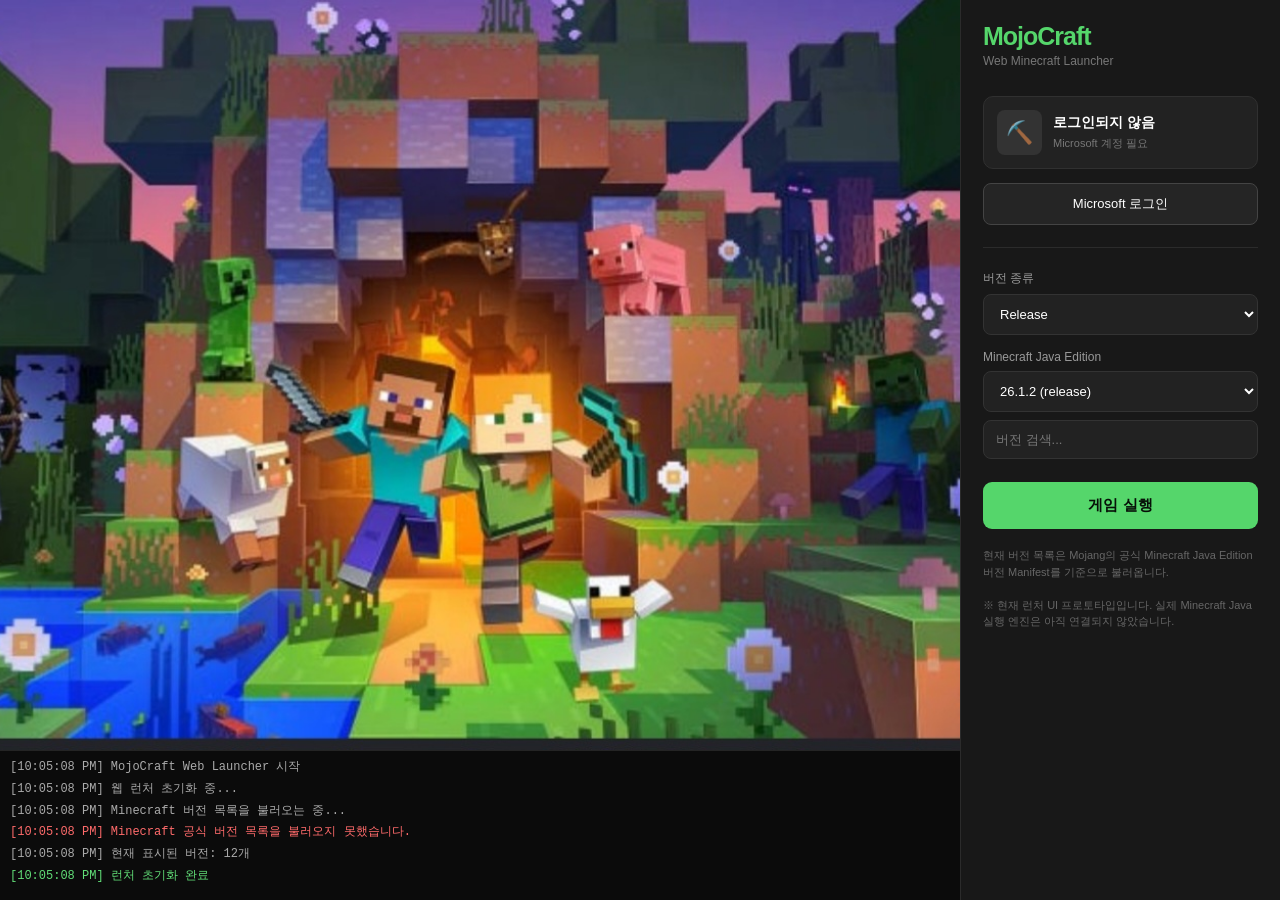
==== commit 26889b6f: "Update index.html" ====
--- a/index.html
+++ b/index.html
@@ -17,12 +17,11 @@
             width: 100%;
             height: 100%;
             overflow: hidden;
-            font-family:
-                Arial,
-                "Noto Sans KR",
-                sans-serif;
+
+            font-family: Arial, "Noto Sans KR", sans-serif;
+
             background: #111;
-            color: #fff;
+            color: white;
         }
 
         body {
@@ -30,103 +29,43 @@
         }
 
         /* =========================
-           MAIN CONTENT
+           MAIN
         ========================= */
 
         #main-content {
             flex: 1;
             min-width: 0;
             height: 100vh;
+
             display: flex;
             flex-direction: column;
+
             background: #111;
         }
 
         /* =========================
-           GAME SCREEN
+           IMAGE AREA
         ========================= */
 
         #screen-container {
             position: relative;
+
             flex: 1;
             min-height: 0;
+
             overflow: hidden;
+
             background: #000;
         }
 
         #gameImage {
             width: 100%;
             height: 100%;
+
             display: block;
+
             object-fit: cover;
             object-position: center;
-        }
-
-        /* 이미지 위 어두운 효과 */
-        #screen-container::after {
-            content: "";
-            position: absolute;
-            inset: 0;
-            pointer-events: none;
-            background:
-                linear-gradient(
-                    to bottom,
-                    rgba(0, 0, 0, 0.05),
-                    rgba(0, 0, 0, 0.18)
-                );
-        }
-
-        /* =========================
-           GAME OVERLAY
-        ========================= */
-
-        #game-overlay {
-            position: absolute;
-            inset: 0;
-            pointer-events: none;
-            z-index: 5;
-        }
-
-        .crosshair {
-            position: absolute;
-            left: 50%;
-            top: 50%;
-            width: 20px;
-            height: 20px;
-            transform: translate(-50%, -50%);
-            opacity: 0.8;
-        }
-
-        .crosshair::before,
-        .crosshair::after {
-            content: "";
-            position: absolute;
-            background: rgba(255, 255, 255, 0.9);
-        }
-
-        .crosshair::before {
-            width: 2px;
-            height: 20px;
-            left: 9px;
-            top: 0;
-        }
-
-        .crosshair::after {
-            width: 20px;
-            height: 2px;
-            left: 0;
-            top: 9px;
-        }
-
-        .debug {
-            position: absolute;
-            top: 15px;
-            left: 15px;
-            padding: 8px 10px;
-            border-radius: 5px;
-            background: rgba(0, 0, 0, 0.55);
-            font-size: 12px;
-            color: #fff;
         }
 
         /* =========================
@@ -135,15 +74,18 @@
 
         #loading {
             position: absolute;
+
             inset: 0;
-            z-index: 20;
+
+            z-index: 10;
 
             display: none;
+
             flex-direction: column;
             align-items: center;
             justify-content: center;
 
-            background: rgba(0, 0, 0, 0.82);
+            background: rgba(0, 0, 0, 0.8);
         }
 
         #loading.show {
@@ -154,7 +96,7 @@
             width: 45px;
             height: 45px;
 
-            border: 4px solid rgba(255, 255, 255, 0.2);
+            border: 4px solid rgba(255,255,255,0.2);
             border-top-color: #55d66b;
 
             border-radius: 50%;
@@ -183,32 +125,38 @@
             width: min(420px, 70%);
             height: 8px;
 
-            background: rgba(255, 255, 255, 0.15);
+            background: rgba(255,255,255,0.15);
+
             border-radius: 999px;
+
             overflow: hidden;
         }
 
         #progressBar {
             width: 0%;
             height: 100%;
+
             background: #55d66b;
+
             transition: width 0.25s ease;
         }
 
         /* =========================
-           LOG PANEL
+           LOG
         ========================= */
 
         #log-panel {
             height: 150px;
+
             flex-shrink: 0;
 
             overflow-y: auto;
 
+            padding: 10px;
+
             background: #0b0b0b;
+
             border-top: 1px solid #242424;
-
-            padding: 10px;
 
             font-family:
                 Consolas,
@@ -224,10 +172,6 @@
             color: #aaa;
         }
 
-        .log-entry.info {
-            color: #bdbdbd;
-        }
-
         .log-entry.success {
             color: #62df78;
         }
@@ -247,6 +191,7 @@
         #sidebar {
             width: 320px;
             height: 100vh;
+
             flex-shrink: 0;
 
             background: #181818;
@@ -268,23 +213,29 @@
 
         .logo-main {
             font-size: 25px;
+
             font-weight: 800;
+
             color: #55d66b;
+
             letter-spacing: -1px;
         }
 
         .logo-sub {
             margin-top: 3px;
+
             color: #777;
+
             font-size: 12px;
         }
 
         /* =========================
-           ACCOUNT CARD
+           ACCOUNT
         ========================= */
 
         .account-card {
             display: flex;
+
             align-items: center;
 
             padding: 13px;
@@ -307,6 +258,7 @@
             background: #333;
 
             display: flex;
+
             align-items: center;
             justify-content: center;
 
@@ -321,10 +273,13 @@
 
         .username {
             font-size: 14px;
+
             font-weight: 700;
 
             white-space: nowrap;
+
             overflow: hidden;
+
             text-overflow: ellipsis;
         }
 
@@ -341,7 +296,7 @@
         }
 
         /* =========================
-           LOGIN BUTTON
+           LOGIN
         ========================= */
 
         .btn-login {
@@ -350,7 +305,8 @@
             border: 1px solid #444;
 
             background: #252525;
-            color: #fff;
+
+            color: white;
 
             border-radius: 8px;
 
@@ -367,6 +323,7 @@
 
         .btn-login:hover {
             background: #303030;
+
             border-color: #555;
         }
 
@@ -376,13 +333,14 @@
 
         .divider {
             height: 1px;
+
             background: #2b2b2b;
 
             margin: 22px 0;
         }
 
         /* =========================
-           FORM
+           VERSION
         ========================= */
 
         .version-group {
@@ -410,17 +368,13 @@
 
             background: #222;
 
-            color: #fff;
+            color: white;
 
             outline: none;
 
             cursor: pointer;
 
             font-size: 13px;
-        }
-
-        select:hover {
-            border-color: #4a4a4a;
         }
 
         select:focus {
@@ -444,7 +398,7 @@
 
             background: #222;
 
-            color: #fff;
+            color: white;
 
             outline: none;
 
@@ -456,7 +410,7 @@
         }
 
         /* =========================
-           LAUNCH BUTTON
+           LAUNCH
         ========================= */
 
         .btn-launch {
@@ -465,6 +419,7 @@
             border: none;
 
             background: #55d66b;
+
             color: #071008;
 
             border-radius: 9px;
@@ -474,6 +429,7 @@
             margin-top: 8px;
 
             font-size: 15px;
+
             font-weight: 800;
 
             cursor: pointer;
@@ -493,11 +449,12 @@
 
         button:disabled {
             opacity: 0.5;
+
             cursor: not-allowed;
         }
 
         /* =========================
-           SMALL INFO
+           INFO
         ========================= */
 
         .small-info {
@@ -518,20 +475,25 @@
 
             body {
                 flex-direction: column;
+
                 overflow: auto;
             }
 
             #main-content {
                 width: 100%;
+
                 height: 70vh;
+
                 min-height: 500px;
             }
 
             #sidebar {
                 width: 100%;
+
                 height: auto;
 
                 border-left: none;
+
                 border-top: 1px solid #2b2b2b;
             }
         }
@@ -540,6 +502,7 @@
 
             #main-content {
                 height: 65vh;
+
                 min-height: 430px;
             }
 
@@ -558,34 +521,25 @@
     </style>
 </head>
 
+
 <body>
 
-    <!-- =========================
+    <!-- =================================
          MAIN CONTENT
-    ========================= -->
+    ================================== -->
 
     <main id="main-content">
 
-        <!-- GAME / IMAGE SCREEN -->
+        <!-- 사진만 표시되는 영역 -->
         <section id="screen-container">
 
             <img
                 id="gameImage"
-                src="images/minecraft-bg.jpg"
+                src="./images/minecraft-bg.jpg"
                 alt="Minecraft"
             >
 
-            <div id="game-overlay">
-
-                <div class="crosshair"></div>
-
-                <div class="debug">
-                    MojoCraft Web
-                </div>
-
-            </div>
-
-            <!-- LOADING -->
+            <!-- 로딩 화면 -->
             <div id="loading">
 
                 <div class="spinner"></div>
@@ -595,7 +549,9 @@
                 </div>
 
                 <div class="progress">
+
                     <div id="progressBar"></div>
+
                 </div>
 
             </div>
@@ -603,19 +559,20 @@
         </section>
 
 
-        <!-- LOG -->
+        <!-- 로그 -->
         <section id="log-panel"></section>
 
     </main>
 
 
-    <!-- =========================
+    <!-- =================================
          SIDEBAR
-    ========================= -->
+    ================================== -->
 
     <aside id="sidebar">
 
         <!-- LOGO -->
+
         <div class="logo">
 
             <div class="logo-main">
@@ -630,6 +587,7 @@
 
 
         <!-- ACCOUNT -->
+
         <div class="account-card">
 
             <div class="avatar">
@@ -658,6 +616,7 @@
 
 
         <!-- LOGIN -->
+
         <button
             id="loginButton"
             class="btn-login"
@@ -670,6 +629,7 @@
 
 
         <!-- VERSION FILTER -->
+
         <div class="version-group">
 
             <label for="versionFilter">
@@ -696,6 +656,7 @@
 
 
         <!-- VERSION -->
+
         <div class="version-group">
 
             <label for="versionSelect">
@@ -720,6 +681,7 @@
 
 
         <!-- LAUNCH -->
+
         <button
             id="launchButton"
             class="btn-launch"
@@ -737,8 +699,9 @@
             <br>
             <br>
 
-            ※ 현재 이 버전은 런처 UI 및 실행 프로토타입입니다.
-            실제 Java Minecraft 실행 엔진은 아직 연결되지 않았습니다.
+            ※ 현재 런처 UI 프로토타입입니다.
+            실제 Minecraft Java 실행 엔진은
+            아직 연결되지 않았습니다.
 
         </div>
 
@@ -747,9 +710,9 @@
 
     <script>
 
-        /* =========================================
+        /* =================================
            CONFIG
-        ========================================= */
+        ================================= */
 
         const CLIENT_ID =
             "YOUR_MICROSOFT_CLIENT_ID";
@@ -758,9 +721,9 @@
             "https://launchermeta.mojang.com/mc/game/version_manifest_v2.json";
 
 
-        /* =========================================
+        /* =================================
            STATE
-        ========================================= */
+        ================================= */
 
         let allVersions = [];
 
@@ -771,47 +734,59 @@
         let selectedVersion = null;
 
 
-        /* =========================================
+        /* =================================
            ELEMENTS
-        ========================================= */
+        ================================= */
 
         const versionSelect =
-            document.getElementById("versionSelect");
+            document.getElementById(
+                "versionSelect"
+            );
 
         const versionFilter =
-            document.getElementById("versionFilter");
+            document.getElementById(
+                "versionFilter"
+            );
 
         const versionSearch =
-            document.getElementById("versionSearch");
+            document.getElementById(
+                "versionSearch"
+            );
 
         const launchButton =
-            document.getElementById("launchButton");
+            document.getElementById(
+                "launchButton"
+            );
 
         const loginButton =
-            document.getElementById("loginButton");
+            document.getElementById(
+                "loginButton"
+            );
 
         const loading =
-            document.getElementById("loading");
+            document.getElementById(
+                "loading"
+            );
 
         const loadingText =
-            document.getElementById("loadingText");
+            document.getElementById(
+                "loadingText"
+            );
 
         const progressBar =
-            document.getElementById("progressBar");
+            document.getElementById(
+                "progressBar"
+            );
 
         const logPanel =
-            document.getElementById("log-panel");
-
-        const username =
-            document.getElementById("username");
-
-        const accountStatus =
-            document.getElementById("accountStatus");
-
-
-        /* =========================================
+            document.getElementById(
+                "log-panel"
+            );
+
+
+        /* =================================
            LOG
-        ========================================= */
+        ================================= */
 
         function log(
             message,
@@ -819,27 +794,32 @@
         ) {
 
             const entry =
-                document.createElement("div");
+                document.createElement(
+                    "div"
+                );
 
             entry.className =
                 "log-entry " + type;
 
             const time =
-                new Date().toLocaleTimeString();
+                new Date()
+                    .toLocaleTimeString();
 
             entry.textContent =
                 `[${time}] ${message}`;
 
-            logPanel.appendChild(entry);
+            logPanel.appendChild(
+                entry
+            );
 
             logPanel.scrollTop =
                 logPanel.scrollHeight;
         }
 
 
-        /* =========================================
+        /* =================================
            LOADING
-        ========================================= */
+        ================================= */
 
         function setLoading(
             visible,
@@ -849,7 +829,9 @@
 
             if (visible) {
 
-                loading.classList.add("show");
+                loading.classList.add(
+                    "show"
+                );
 
                 loadingText.textContent =
                     text;
@@ -859,15 +841,17 @@
 
             } else {
 
-                loading.classList.remove("show");
-
-            }
-        }
-
-
-        /* =========================================
-           FETCH VERSION MANIFEST
-        ========================================= */
+                loading.classList.remove(
+                    "show"
+                );
+
+            }
+        }
+
+
+        /* =================================
+           MINECRAFT VERSION MANIFEST
+        ================================= */
 
         async function fetchVersionManifest() {
 
@@ -896,25 +880,31 @@
                 const data =
                     await response.json();
 
+
                 if (
                     !data.versions ||
-                    !Array.isArray(data.versions)
+                    !Array.isArray(
+                        data.versions
+                    )
                 ) {
 
                     throw new Error(
-                        "버전 목록 형식이 올바르지 않습니다."
+                        "버전 목록 형식 오류"
                     );
 
                 }
+
 
                 allVersions =
                     data.versions;
 
+
                 log(
-                    `${allVersions.length}개의 Minecraft 버전을 불러왔습니다.`,
+                    `${allVersions.length}개의 버전을 불러왔습니다.`,
                     "success"
                 );
 
+
                 renderVersions();
 
             } catch (error) {
@@ -922,14 +912,14 @@
                 console.error(error);
 
                 log(
-                    "공식 버전 목록을 불러오지 못했습니다.",
+                    "Minecraft 공식 버전 목록을 불러오지 못했습니다.",
                     "error"
                 );
 
+
                 /*
-                 * 네트워크 오류가 발생했을 때
-                 * 화면 자체가 완전히 비어버리지 않도록
-                 * 기본 버전 몇 개만 표시합니다.
+                 * 인터넷 연결 실패 시
+                 * 기본 목록
                  */
 
                 allVersions = [
@@ -996,38 +986,45 @@
 
                 ];
 
+
                 renderVersions();
-            }
-        }
-
-
-        /* =========================================
-           RENDER VERSION LIST
-        ========================================= */
+
+            }
+
+        }
+
+
+        /* =================================
+           VERSION RENDER
+        ================================= */
 
         function renderVersions() {
 
             versionSelect.innerHTML = "";
+
 
             let filtered =
                 allVersions.filter(
                     version => {
 
                         /*
-                         * 종류 필터
+                         * Release / Snapshot
                          */
 
                         if (
-                            currentFilter !== "all" &&
-                            version.type !== currentFilter
+                            currentFilter !==
+                            "all" &&
+                            version.type !==
+                            currentFilter
                         ) {
 
                             return false;
 
                         }
 
+
                         /*
-                         * 검색 필터
+                         * 검색
                          */
 
                         if (
@@ -1035,7 +1032,8 @@
                             !version.id
                                 .toLowerCase()
                                 .includes(
-                                    currentSearch.toLowerCase()
+                                    currentSearch
+                                        .toLowerCase()
                                 )
                         ) {
 
@@ -1043,15 +1041,21 @@
 
                         }
 
+
                         return true;
+
                     }
                 );
 
 
-            if (filtered.length === 0) {
+            if (
+                filtered.length === 0
+            ) {
 
                 const option =
-                    document.createElement("option");
+                    document.createElement(
+                        "option"
+                    );
 
                 option.value = "";
 
@@ -1062,19 +1066,15 @@
                     option
                 );
 
-                selectedVersion = null;
+                selectedVersion =
+                    null;
 
                 return;
             }
 
 
             /*
-             * 최신 버전을 위쪽에 표시
-             *
-             * Mojang Manifest 자체가
-             * 최신순으로 제공하지만,
-             * 여기서는 안전하게 날짜를 기준으로
-             * 다시 정렬합니다.
+             * 최신순
              */
 
             filtered.sort(
@@ -1091,14 +1091,20 @@
                         );
 
                     return dateB - dateA;
+
                 }
             );
 
 
-            for (const version of filtered) {
+            for (
+                const version
+                of filtered
+            ) {
 
                 const option =
-                    document.createElement("option");
+                    document.createElement(
+                        "option"
+                    );
 
                 option.value =
                     version.id;
@@ -1116,6 +1122,7 @@
             selectedVersion =
                 filtered[0];
 
+
             versionSelect.value =
                 selectedVersion.id;
 
@@ -1123,12 +1130,13 @@
             log(
                 `현재 표시된 버전: ${filtered.length}개`
             );
-        }
-
-
-        /* =========================================
-           VERSION FILTER
-        ========================================= */
+
+        }
+
+
+        /* =================================
+           FILTER
+        ================================= */
 
         versionFilter.addEventListener(
             "change",
@@ -1143,9 +1151,9 @@
         );
 
 
-        /* =========================================
-           VERSION SEARCH
-        ========================================= */
+        /* =================================
+           SEARCH
+        ================================= */
 
         versionSearch.addEventListener(
             "input",
@@ -1160,9 +1168,9 @@
         );
 
 
-        /* =========================================
+        /* =================================
            VERSION SELECT
-        ========================================= */
+        ================================= */
 
         versionSelect.addEventListener(
             "change",
@@ -1170,6 +1178,7 @@
 
                 const id =
                     versionSelect.value;
+
 
                 selectedVersion =
                     allVersions.find(
@@ -1177,7 +1186,10 @@
                             version.id === id
                     ) || null;
 
-                if (selectedVersion) {
+
+                if (
+                    selectedVersion
+                ) {
 
                     log(
                         `선택한 버전: ${selectedVersion.id}`
@@ -1189,22 +1201,11 @@
         );
 
 
-        /* =========================================
+        /* =================================
            MICROSOFT LOGIN
-        ========================================= */
+        ================================= */
 
         function startMicrosoftLogin() {
-
-            /*
-             * 주의:
-             *
-             * Microsoft OAuth의 client secret을
-             * 브라우저 코드에 넣으면 안 됩니다.
-             *
-             * 실제 로그인 구현에서는
-             * Authorization Code + PKCE 방식을
-             * 사용해야 합니다.
-             */
 
             if (
                 !CLIENT_ID ||
@@ -1213,12 +1214,12 @@
             ) {
 
                 log(
-                    "Microsoft Client ID가 아직 설정되지 않았습니다.",
+                    "Microsoft Client ID가 설정되지 않았습니다.",
                     "warning"
                 );
 
                 alert(
-                    "먼저 Microsoft Entra에서 Client ID를 설정해야 합니다."
+                    "Microsoft Client ID를 먼저 설정해야 합니다."
                 );
 
                 return;
@@ -1246,13 +1247,7 @@
                         "query",
 
                     scope:
-                        "XboxLive.signin offline_access",
-
-                    code_challenge:
-                        "PKCE_CODE_CHALLENGE",
-
-                    code_challenge_method:
-                        "S256"
+                        "XboxLive.signin offline_access"
 
                 });
 
@@ -1266,8 +1261,10 @@
                 "Microsoft 로그인 페이지로 이동합니다..."
             );
 
+
             window.location.href =
                 authUrl;
+
         }
 
 
@@ -1277,23 +1274,32 @@
         );
 
 
-        /* =========================================
-           SIMULATED LAUNCH
-        ========================================= */
+        /* =================================
+           SLEEP
+        ================================= */
 
         function sleep(ms) {
 
             return new Promise(
                 resolve =>
-                    setTimeout(resolve, ms)
-            );
-
-        }
-
+                    setTimeout(
+                        resolve,
+                        ms
+                    )
+            );
+
+        }
+
+
+        /* =================================
+           LAUNCH
+        ================================= */
 
         async function launchGame() {
 
-            if (!selectedVersion) {
+            if (
+                !selectedVersion
+            ) {
 
                 alert(
                     "Minecraft 버전을 선택해주세요."
@@ -1302,11 +1308,6 @@
                 return;
             }
 
-
-            /*
-             * 현재는 실제 Java 실행이 아니라
-             * 런처 동작을 보여주는 프로토타입입니다.
-             */
 
             launchButton.disabled =
                 true;
@@ -1323,9 +1324,9 @@
 
 
             log(
-                `Minecraft ${selectedVersion.id} 실행 준비`,
-                "info"
-            );
+                `Minecraft ${selectedVersion.id} 실행 준비`
+            );
+
 
             await sleep(500);
 
@@ -1336,9 +1337,11 @@
                 20
             );
 
+
             log(
                 "Minecraft 버전 정보 확인"
             );
+
 
             await sleep(600);
 
@@ -1349,9 +1352,11 @@
                 40
             );
 
+
             log(
                 "Minecraft 라이브러리 확인"
             );
+
 
             await sleep(600);
 
@@ -1362,9 +1367,11 @@
                 60
             );
 
+
             log(
                 "게임 리소스 준비"
             );
+
 
             await sleep(600);
 
@@ -1375,9 +1382,11 @@
                 80
             );
 
+
             log(
                 "Java 실행 환경 준비"
             );
+
 
             await sleep(700);
 
@@ -1388,11 +1397,13 @@
                 100
             );
 
+
             log(
                 "Minecraft 시작 요청",
                 "success"
             );
 
+
             await sleep(800);
 
 
@@ -1409,7 +1420,7 @@
 
 
             log(
-                "현재는 UI 프로토타입입니다. 실제 Minecraft Java 엔진은 아직 연결되지 않았습니다.",
+                "현재는 런처 UI 프로토타입입니다. 실제 Minecraft Java 엔진은 아직 연결되지 않았습니다.",
                 "warning"
             );
 
@@ -1422,9 +1433,9 @@
         );
 
 
-        /* =========================================
+        /* =================================
            STARTUP
-        ========================================= */
+        ================================= */
 
         async function startup() {
 
@@ -1432,11 +1443,14 @@
                 "MojoCraft Web Launcher 시작"
             );
 
+
             log(
                 "웹 런처 초기화 중..."
             );
 
+
             await fetchVersionManifest();
+
 
             log(
                 "런처 초기화 완료",
@@ -1445,10 +1459,6 @@
 
         }
 
-
-        /* =========================================
-           START
-        ========================================= */
 
         window.addEventListener(
             "load",
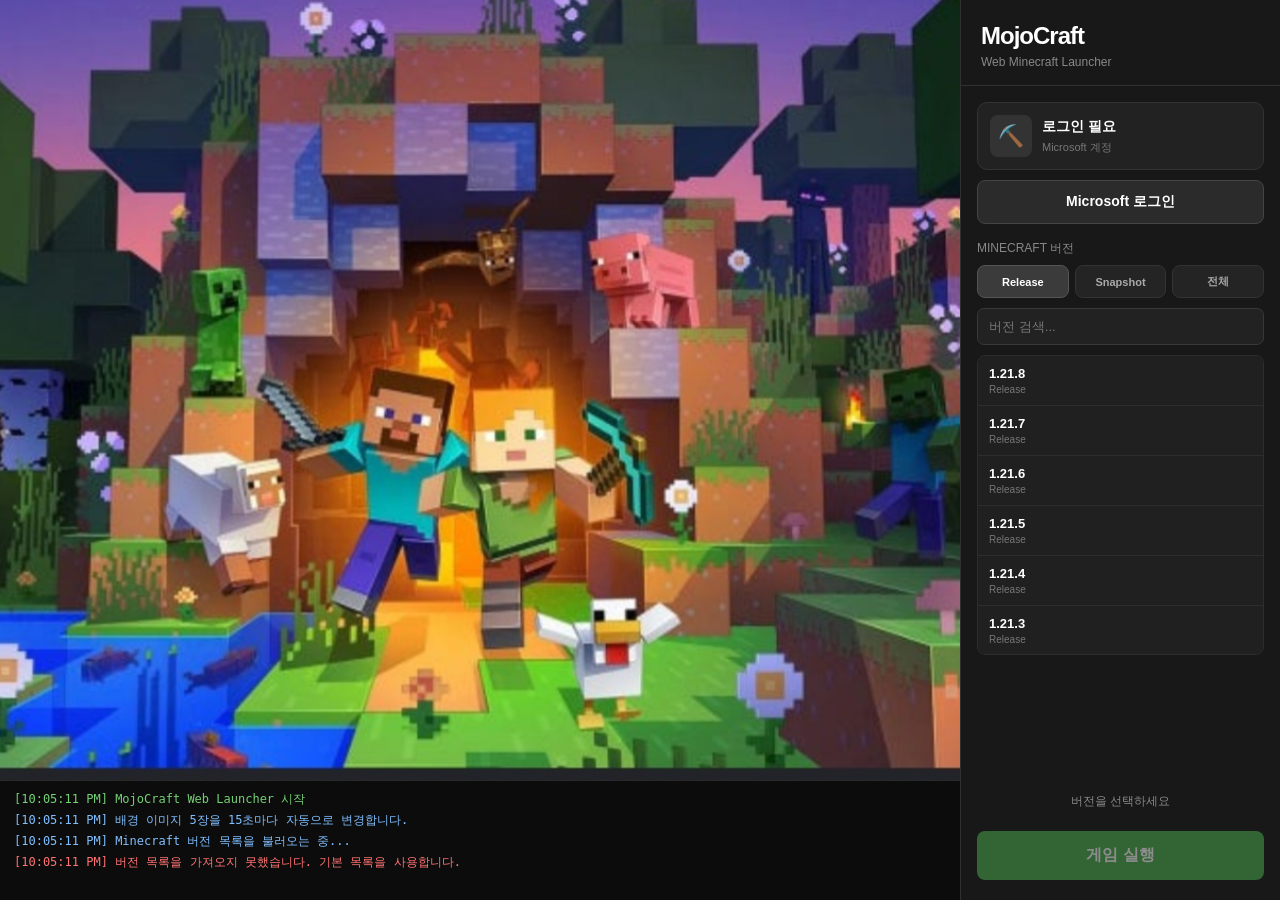
==== commit a0c4844e: "Update index.html" ====
--- a/index.html
+++ b/index.html
@@ -14,14 +14,13 @@
         html,
         body {
             margin: 0;
+            padding: 0;
             width: 100%;
             height: 100%;
             overflow: hidden;
-
-            font-family: Arial, "Noto Sans KR", sans-serif;
-
+            font-family: Arial, Helvetica, sans-serif;
             background: #111;
-            color: white;
+            color: #fff;
         }
 
         body {
@@ -29,1443 +28,1527 @@
         }
 
         /* =========================
-           MAIN
+           전체 레이아웃
         ========================= */
 
-        #main-content {
+        #app {
+            width: 100%;
+            height: 100vh;
+            display: flex;
+            background: #111;
+        }
+
+        /* =========================
+           게임 화면
+        ========================= */
+
+        #main {
+            flex: 1;
+            height: 100%;
+            display: flex;
+            flex-direction: column;
+            min-width: 0;
+            background: #111;
+        }
+
+        #screen-container {
+            position: relative;
+            flex: 1;
+            width: 100%;
+            min-height: 0;
+            overflow: hidden;
+            background: #111;
+        }
+
+        #gameImage {
+            position: absolute;
+            inset: 0;
+
+            width: 100%;
+            height: 100%;
+
+            object-fit: cover;
+
+            display: block;
+
+            /* 사진 전환을 부드럽게 */
+            opacity: 1;
+            transition: opacity 0.8s ease;
+        }
+
+        #gameImage.fade-out {
+            opacity: 0;
+        }
+
+        /* 십자선 없음 */
+        /* 화면 위에 별도의 글씨나 오버레이 없음 */
+
+        /* =========================
+           로딩
+        ========================= */
+
+        #loading {
+            position: absolute;
+            inset: 0;
+
+            display: none;
+            align-items: center;
+            justify-content: center;
+
+            background: rgba(0, 0, 0, 0.65);
+
+            z-index: 10;
+        }
+
+        #loading.active {
+            display: flex;
+        }
+
+        .loading-box {
+            width: min(420px, 85%);
+            padding: 24px;
+
+            background: rgba(20, 20, 20, 0.95);
+
+            border-radius: 12px;
+
+            box-shadow: 0 10px 40px rgba(0, 0, 0, 0.5);
+        }
+
+        .loading-title {
+            font-size: 18px;
+            font-weight: bold;
+            margin-bottom: 16px;
+        }
+
+        .progress-background {
+            width: 100%;
+            height: 8px;
+
+            background: #333;
+
+            border-radius: 10px;
+
+            overflow: hidden;
+        }
+
+        .progress-bar {
+            width: 0%;
+            height: 100%;
+
+            background: #4caf50;
+
+            transition: width 0.2s ease;
+        }
+
+        #progress-text {
+            margin-top: 10px;
+
+            font-size: 13px;
+            color: #aaa;
+
+            text-align: right;
+        }
+
+        /* =========================
+           로그
+        ========================= */
+
+        #log-panel {
+            height: 120px;
+
+            padding: 10px 14px;
+
+            background: #0c0c0c;
+
+            border-top: 1px solid #292929;
+
+            overflow-y: auto;
+
+            font-family: monospace;
+            font-size: 12px;
+
+            color: #aaa;
+        }
+
+        .log-line {
+            margin-bottom: 4px;
+        }
+
+        .log-success {
+            color: #75d175;
+        }
+
+        .log-error {
+            color: #ff7373;
+        }
+
+        .log-info {
+            color: #80bfff;
+        }
+
+        /* =========================
+           오른쪽 사이드바
+        ========================= */
+
+        #sidebar {
+            width: 320px;
+            height: 100%;
+
+            flex-shrink: 0;
+
+            background: #181818;
+
+            border-left: 1px solid #303030;
+
+            display: flex;
+            flex-direction: column;
+
+            overflow-y: auto;
+        }
+
+        .sidebar-header {
+            padding: 22px 20px 16px;
+
+            border-bottom: 1px solid #303030;
+        }
+
+        .logo {
+            font-size: 24px;
+            font-weight: 800;
+
+            color: #fff;
+
+            letter-spacing: -1px;
+        }
+
+        .subtitle {
+            margin-top: 5px;
+
+            color: #888;
+
+            font-size: 12px;
+        }
+
+        /* =========================
+           계정
+        ========================= */
+
+        .account-section {
+            padding: 16px;
+        }
+
+        .account-card {
+            display: flex;
+            align-items: center;
+
+            padding: 12px;
+
+            background: #222;
+
+            border: 1px solid #333;
+
+            border-radius: 10px;
+
+            margin-bottom: 10px;
+        }
+
+        .account-avatar {
+            width: 42px;
+            height: 42px;
+
+            display: flex;
+            align-items: center;
+            justify-content: center;
+
+            background: #333;
+
+            border-radius: 8px;
+
+            font-size: 21px;
+
+            margin-right: 10px;
+        }
+
+        .account-info {
             flex: 1;
             min-width: 0;
-            height: 100vh;
-
+        }
+
+        .account-name {
+            font-size: 14px;
+            font-weight: bold;
+
+            white-space: nowrap;
+            overflow: hidden;
+            text-overflow: ellipsis;
+        }
+
+        .account-status {
+            margin-top: 4px;
+
+            color: #777;
+
+            font-size: 11px;
+        }
+
+        /* =========================
+           버튼
+        ========================= */
+
+        button {
+            width: 100%;
+
+            border: 0;
+
+            border-radius: 8px;
+
+            padding: 12px;
+
+            font-size: 14px;
+            font-weight: bold;
+
+            cursor: pointer;
+
+            transition: 0.15s ease;
+        }
+
+        button:hover {
+            filter: brightness(1.1);
+        }
+
+        button:active {
+            transform: scale(0.98);
+        }
+
+        #login-button {
+            background: #2b2b2b;
+
+            color: #fff;
+
+            border: 1px solid #444;
+        }
+
+        #launch-button {
+            background: #4caf50;
+
+            color: #fff;
+
+            font-size: 16px;
+
+            padding: 14px;
+
+            margin-top: 14px;
+        }
+
+        #launch-button:disabled {
+            opacity: 0.5;
+            cursor: not-allowed;
+        }
+
+        /* =========================
+           버전
+        ========================= */
+
+        .version-section {
+            padding: 0 16px 16px;
+        }
+
+        .section-title {
+            font-size: 12px;
+
+            color: #888;
+
+            margin-bottom: 8px;
+
+            text-transform: uppercase;
+        }
+
+        .version-filter {
             display: flex;
-            flex-direction: column;
-
-            background: #111;
+
+            gap: 6px;
+
+            margin-bottom: 10px;
+        }
+
+        .filter-button {
+            flex: 1;
+
+            padding: 8px 4px;
+
+            background: #242424;
+
+            color: #aaa;
+
+            border: 1px solid #333;
+
+            font-size: 11px;
+        }
+
+        .filter-button.active {
+            background: #3b3b3b;
+
+            color: #fff;
+
+            border-color: #555;
+        }
+
+        #version-search {
+            width: 100%;
+
+            padding: 10px 11px;
+
+            border-radius: 7px;
+
+            border: 1px solid #383838;
+
+            background: #222;
+
+            color: #fff;
+
+            outline: none;
+
+            margin-bottom: 10px;
+        }
+
+        #version-search:focus {
+            border-color: #555;
+        }
+
+        #version-list {
+            max-height: 300px;
+
+            overflow-y: auto;
+
+            border: 1px solid #2d2d2d;
+
+            border-radius: 8px;
+
+            background: #202020;
+        }
+
+        .version-item {
+            padding: 10px 11px;
+
+            border-bottom: 1px solid #2d2d2d;
+
+            cursor: pointer;
+
+            transition: background 0.15s;
+        }
+
+        .version-item:last-child {
+            border-bottom: 0;
+        }
+
+        .version-item:hover {
+            background: #2b2b2b;
+        }
+
+        .version-item.selected {
+            background: #343434;
+
+            box-shadow: inset 3px 0 0 #4caf50;
+        }
+
+        .version-name {
+            font-size: 13px;
+            font-weight: bold;
+        }
+
+        .version-type {
+            margin-top: 3px;
+
+            color: #777;
+
+            font-size: 10px;
         }
 
         /* =========================
-           IMAGE AREA
+           실행 영역
         ========================= */
 
-        #screen-container {
-            position: relative;
-
-            flex: 1;
-            min-height: 0;
-
-            overflow: hidden;
-
-            background: #000;
-        }
-
-        #gameImage {
-            width: 100%;
-            height: 100%;
-
-            display: block;
-
-            object-fit: cover;
-            object-position: center;
+        .launch-section {
+            padding: 0 16px 20px;
+
+            margin-top: auto;
+        }
+
+        #selected-version {
+            margin-bottom: 7px;
+
+            font-size: 12px;
+
+            color: #888;
+
+            text-align: center;
         }
 
         /* =========================
-           LOADING
+           모바일
         ========================= */
 
-        #loading {
-            position: absolute;
-
-            inset: 0;
-
-            z-index: 10;
-
-            display: none;
-
-            flex-direction: column;
-            align-items: center;
-            justify-content: center;
-
-            background: rgba(0, 0, 0, 0.8);
-        }
-
-        #loading.show {
-            display: flex;
-        }
-
-        .spinner {
-            width: 45px;
-            height: 45px;
-
-            border: 4px solid rgba(255,255,255,0.2);
-            border-top-color: #55d66b;
-
-            border-radius: 50%;
-
-            animation: spin 1s linear infinite;
-
-            margin-bottom: 20px;
-        }
-
-        @keyframes spin {
-            from {
-                transform: rotate(0deg);
+        @media (max-width: 800px) {
+
+            #app {
+                flex-direction: column;
             }
 
-            to {
-                transform: rotate(360deg);
-            }
-        }
-
-        #loadingText {
-            font-size: 16px;
-            margin-bottom: 12px;
-        }
-
-        .progress {
-            width: min(420px, 70%);
-            height: 8px;
-
-            background: rgba(255,255,255,0.15);
-
-            border-radius: 999px;
-
-            overflow: hidden;
-        }
-
-        #progressBar {
-            width: 0%;
-            height: 100%;
-
-            background: #55d66b;
-
-            transition: width 0.25s ease;
-        }
-
-        /* =========================
-           LOG
-        ========================= */
-
-        #log-panel {
-            height: 150px;
-
-            flex-shrink: 0;
-
-            overflow-y: auto;
-
-            padding: 10px;
-
-            background: #0b0b0b;
-
-            border-top: 1px solid #242424;
-
-            font-family:
-                Consolas,
-                "Courier New",
-                monospace;
-
-            font-size: 12px;
-        }
-
-        .log-entry {
-            margin-bottom: 5px;
-            line-height: 1.4;
-            color: #aaa;
-        }
-
-        .log-entry.success {
-            color: #62df78;
-        }
-
-        .log-entry.warning {
-            color: #e9c85d;
-        }
-
-        .log-entry.error {
-            color: #ff6b6b;
-        }
-
-        /* =========================
-           SIDEBAR
-        ========================= */
-
-        #sidebar {
-            width: 320px;
-            height: 100vh;
-
-            flex-shrink: 0;
-
-            background: #181818;
-
-            border-left: 1px solid #2b2b2b;
-
-            padding: 22px;
-
-            overflow-y: auto;
-        }
-
-        /* =========================
-           LOGO
-        ========================= */
-
-        .logo {
-            margin-bottom: 28px;
-        }
-
-        .logo-main {
-            font-size: 25px;
-
-            font-weight: 800;
-
-            color: #55d66b;
-
-            letter-spacing: -1px;
-        }
-
-        .logo-sub {
-            margin-top: 3px;
-
-            color: #777;
-
-            font-size: 12px;
-        }
-
-        /* =========================
-           ACCOUNT
-        ========================= */
-
-        .account-card {
-            display: flex;
-
-            align-items: center;
-
-            padding: 13px;
-
-            border-radius: 10px;
-
-            background: #222;
-
-            border: 1px solid #303030;
-
-            margin-bottom: 14px;
-        }
-
-        .avatar {
-            width: 45px;
-            height: 45px;
-
-            border-radius: 8px;
-
-            background: #333;
-
-            display: flex;
-
-            align-items: center;
-            justify-content: center;
-
-            margin-right: 11px;
-
-            font-size: 22px;
-        }
-
-        .user-info {
-            min-width: 0;
-        }
-
-        .username {
-            font-size: 14px;
-
-            font-weight: 700;
-
-            white-space: nowrap;
-
-            overflow: hidden;
-
-            text-overflow: ellipsis;
-        }
-
-        .status {
-            margin-top: 4px;
-
-            font-size: 11px;
-
-            color: #777;
-        }
-
-        .status.logged-in {
-            color: #55d66b;
-        }
-
-        /* =========================
-           LOGIN
-        ========================= */
-
-        .btn-login {
-            width: 100%;
-
-            border: 1px solid #444;
-
-            background: #252525;
-
-            color: white;
-
-            border-radius: 8px;
-
-            padding: 11px;
-
-            cursor: pointer;
-
-            font-size: 13px;
-
-            transition:
-                background 0.15s,
-                border-color 0.15s;
-        }
-
-        .btn-login:hover {
-            background: #303030;
-
-            border-color: #555;
-        }
-
-        /* =========================
-           DIVIDER
-        ========================= */
-
-        .divider {
-            height: 1px;
-
-            background: #2b2b2b;
-
-            margin: 22px 0;
-        }
-
-        /* =========================
-           VERSION
-        ========================= */
-
-        .version-group {
-            margin-bottom: 15px;
-        }
-
-        .version-group label {
-            display: block;
-
-            margin-bottom: 7px;
-
-            font-size: 12px;
-
-            color: #999;
-        }
-
-        select {
-            width: 100%;
-
-            padding: 11px 12px;
-
-            border-radius: 8px;
-
-            border: 1px solid #333;
-
-            background: #222;
-
-            color: white;
-
-            outline: none;
-
-            cursor: pointer;
-
-            font-size: 13px;
-        }
-
-        select:focus {
-            border-color: #55d66b;
-        }
-
-        /* =========================
-           SEARCH
-        ========================= */
-
-        #versionSearch {
-            width: 100%;
-
-            padding: 11px 12px;
-
-            margin-top: 8px;
-
-            border-radius: 8px;
-
-            border: 1px solid #333;
-
-            background: #222;
-
-            color: white;
-
-            outline: none;
-
-            font-size: 13px;
-        }
-
-        #versionSearch:focus {
-            border-color: #55d66b;
-        }
-
-        /* =========================
-           LAUNCH
-        ========================= */
-
-        .btn-launch {
-            width: 100%;
-
-            border: none;
-
-            background: #55d66b;
-
-            color: #071008;
-
-            border-radius: 9px;
-
-            padding: 14px;
-
-            margin-top: 8px;
-
-            font-size: 15px;
-
-            font-weight: 800;
-
-            cursor: pointer;
-
-            transition:
-                transform 0.1s,
-                background 0.15s;
-        }
-
-        .btn-launch:hover {
-            background: #6ae47d;
-        }
-
-        .btn-launch:active {
-            transform: scale(0.98);
-        }
-
-        button:disabled {
-            opacity: 0.5;
-
-            cursor: not-allowed;
-        }
-
-        /* =========================
-           INFO
-        ========================= */
-
-        .small-info {
-            margin-top: 18px;
-
-            color: #666;
-
-            font-size: 11px;
-
-            line-height: 1.5;
-        }
-
-        /* =========================
-           MOBILE
-        ========================= */
-
-        @media (max-width: 800px) {
-
-            body {
-                flex-direction: column;
-
-                overflow: auto;
-            }
-
-            #main-content {
-                width: 100%;
-
-                height: 70vh;
-
-                min-height: 500px;
+            #main {
+                height: 55vh;
+                flex: none;
             }
 
             #sidebar {
                 width: 100%;
-
-                height: auto;
-
-                border-left: none;
-
-                border-top: 1px solid #2b2b2b;
+                height: 45vh;
+
+                border-left: 0;
+                border-top: 1px solid #303030;
             }
-        }
-
-        @media (max-width: 500px) {
-
-            #main-content {
-                height: 65vh;
-
-                min-height: 430px;
+
+            #log-panel {
+                height: 80px;
             }
 
-            #log-panel {
-                height: 120px;
+            .sidebar-header {
+                padding: 14px 16px 10px;
             }
 
-            #sidebar {
-                padding: 18px;
+            .account-section {
+                padding: 10px 16px;
             }
 
-            .logo {
-                margin-bottom: 20px;
+            .version-section {
+                padding-bottom: 10px;
+            }
+
+            .launch-section {
+                padding-bottom: 14px;
             }
         }
     </style>
 </head>
 
-
 <body>
 
-    <!-- =================================
-         MAIN CONTENT
-    ================================== -->
-
-    <main id="main-content">
-
-        <!-- 사진만 표시되는 영역 -->
+<div id="app">
+
+    <!-- =========================
+         메인 화면
+    ========================= -->
+
+    <main id="main">
+
         <section id="screen-container">
 
+            <!--
+                사진은 이곳에 표시됨.
+                십자선 없음.
+                화면 위 글씨 없음.
+            -->
             <img
                 id="gameImage"
                 src="./images/minecraft-bg.jpg"
                 alt="Minecraft"
             >
 
-            <!-- 로딩 화면 -->
+            <!-- 로딩할 때만 나타남 -->
             <div id="loading">
 
-                <div class="spinner"></div>
-
-                <div id="loadingText">
-                    준비 중...
+                <div class="loading-box">
+
+                    <div class="loading-title">
+                        Minecraft 실행 준비 중...
+                    </div>
+
+                    <div class="progress-background">
+                        <div
+                            id="progress-bar"
+                            class="progress-bar"
+                        ></div>
+                    </div>
+
+                    <div id="progress-text">
+                        0%
+                    </div>
+
                 </div>
 
-                <div class="progress">
-
-                    <div id="progressBar"></div>
-
-                </div>
-
             </div>
 
         </section>
 
-
-        <!-- 로그 -->
         <section id="log-panel"></section>
 
     </main>
 
 
-    <!-- =================================
-         SIDEBAR
-    ================================== -->
+    <!-- =========================
+         오른쪽 사이드바
+    ========================= -->
 
     <aside id="sidebar">
 
-        <!-- LOGO -->
-
-        <div class="logo">
-
-            <div class="logo-main">
+        <header class="sidebar-header">
+
+            <div class="logo">
                 MojoCraft
             </div>
 
-            <div class="logo-sub">
+            <div class="subtitle">
                 Web Minecraft Launcher
             </div>
 
-        </div>
-
-
-        <!-- ACCOUNT -->
-
-        <div class="account-card">
-
-            <div class="avatar">
-                ⛏️
+        </header>
+
+
+        <!-- 계정 -->
+
+        <section class="account-section">
+
+            <div class="account-card">
+
+                <div class="account-avatar">
+                    ⛏️
+                </div>
+
+                <div class="account-info">
+
+                    <div
+                        id="account-name"
+                        class="account-name"
+                    >
+                        로그인 필요
+                    </div>
+
+                    <div
+                        id="account-status"
+                        class="account-status"
+                    >
+                        Microsoft 계정
+                    </div>
+
+                </div>
+
             </div>
 
-            <div class="user-info">
-
-                <div
-                    id="username"
-                    class="username"
+            <button id="login-button">
+                Microsoft 로그인
+            </button>
+
+        </section>
+
+
+        <!-- 버전 -->
+
+        <section class="version-section">
+
+            <div class="section-title">
+                Minecraft 버전
+            </div>
+
+            <div class="version-filter">
+
+                <button
+                    class="filter-button active"
+                    data-filter="release"
                 >
-                    로그인되지 않음
-                </div>
-
-                <div
-                    id="accountStatus"
-                    class="status"
+                    Release
+                </button>
+
+                <button
+                    class="filter-button"
+                    data-filter="snapshot"
                 >
-                    Microsoft 계정 필요
-                </div>
+                    Snapshot
+                </button>
+
+                <button
+                    class="filter-button"
+                    data-filter="all"
+                >
+                    전체
+                </button>
 
             </div>
 
-        </div>
-
-
-        <!-- LOGIN -->
-
-        <button
-            id="loginButton"
-            class="btn-login"
-        >
-            Microsoft 로그인
-        </button>
-
-
-        <div class="divider"></div>
-
-
-        <!-- VERSION FILTER -->
-
-        <div class="version-group">
-
-            <label for="versionFilter">
-                버전 종류
-            </label>
-
-            <select id="versionFilter">
-
-                <option value="release">
-                    Release
-                </option>
-
-                <option value="snapshot">
-                    Snapshot
-                </option>
-
-                <option value="all">
-                    전체
-                </option>
-
-            </select>
-
-        </div>
-
-
-        <!-- VERSION -->
-
-        <div class="version-group">
-
-            <label for="versionSelect">
-                Minecraft Java Edition
-            </label>
-
-            <select id="versionSelect">
-
-                <option value="">
-                    버전 불러오는 중...
-                </option>
-
-            </select>
-
             <input
-                id="versionSearch"
+                id="version-search"
                 type="text"
                 placeholder="버전 검색..."
             >
 
-        </div>
-
-
-        <!-- LAUNCH -->
-
-        <button
-            id="launchButton"
-            class="btn-launch"
-        >
-            게임 실행
-        </button>
-
-
-        <div class="small-info">
-
-            현재 버전 목록은 Mojang의 공식
-            Minecraft Java Edition 버전 Manifest를
-            기준으로 불러옵니다.
-
-            <br>
-            <br>
-
-            ※ 현재 런처 UI 프로토타입입니다.
-            실제 Minecraft Java 실행 엔진은
-            아직 연결되지 않았습니다.
-
-        </div>
+            <div id="version-list"></div>
+
+        </section>
+
+
+        <!-- 실행 -->
+
+        <section class="launch-section">
+
+            <div id="selected-version">
+                버전을 선택하세요
+            </div>
+
+            <button
+                id="launch-button"
+                disabled
+            >
+                게임 실행
+            </button>
+
+        </section>
 
     </aside>
 
-
-    <script>
-
-        /* =================================
-           CONFIG
-        ================================= */
-
-        const CLIENT_ID =
-            "YOUR_MICROSOFT_CLIENT_ID";
-
-        const MOJANG_MANIFEST_URL =
-            "https://launchermeta.mojang.com/mc/game/version_manifest_v2.json";
-
-
-        /* =================================
-           STATE
-        ================================= */
-
-        let allVersions = [];
-
-        let currentFilter = "release";
-
-        let currentSearch = "";
-
-        let selectedVersion = null;
-
-
-        /* =================================
-           ELEMENTS
-        ================================= */
-
-        const versionSelect =
-            document.getElementById(
-                "versionSelect"
+</div>
+
+
+<script>
+    /* =========================================================
+       설정
+    ========================================================= */
+
+    const CLIENT_ID = "YOUR_MICROSOFT_CLIENT_ID";
+
+    const MOJANG_MANIFEST_URL =
+        "https://launchermeta.mojang.com/mc/game/version_manifest_v2.json";
+
+
+    /* =========================================================
+       Minecraft 배경 이미지
+       
+       총 5장
+       
+       1. 기존 이미지
+       2~5. 새로 추가한 이미지
+    ========================================================= */
+
+    const backgroundImages = [
+
+        "./images/minecraft-bg.jpg",
+
+        "./images/minecraft-2.jpeg",
+
+        "./images/minecraft-3.jpeg",
+
+        "./images/minecraft-4.jpeg",
+
+        "./images/minecraft-5.jpeg"
+
+    ];
+
+
+    let currentImageIndex = 0;
+
+
+    /* =========================================================
+       15초마다 다음 사진으로 변경
+       
+       1 → 2 → 3 → 4 → 5 → 1 ...
+    ========================================================= */
+
+    function changeBackgroundImage() {
+
+        const image = document.getElementById("gameImage");
+
+        if (!image) {
+            return;
+        }
+
+        /*
+            먼저 투명하게 만들어서
+            사진이 자연스럽게 바뀌도록 함
+        */
+
+        image.classList.add("fade-out");
+
+
+        setTimeout(() => {
+
+            currentImageIndex++;
+
+            /*
+                5번째 다음에는 다시 1번째
+            */
+
+            if (
+                currentImageIndex >= backgroundImages.length
+            ) {
+                currentImageIndex = 0;
+            }
+
+
+            image.src =
+                backgroundImages[currentImageIndex];
+
+
+            /*
+                이미지가 로딩된 후 다시 표시
+            */
+
+            image.onload = () => {
+
+                image.classList.remove("fade-out");
+
+            };
+
+        }, 800);
+    }
+
+
+    /*
+        15초마다 실행
+    */
+
+    setInterval(
+        changeBackgroundImage,
+        15000
+    );
+
+
+    /* =========================================================
+       DOM
+    ========================================================= */
+
+    const versionList =
+        document.getElementById("version-list");
+
+    const versionSearch =
+        document.getElementById("version-search");
+
+    const launchButton =
+        document.getElementById("launch-button");
+
+    const loginButton =
+        document.getElementById("login-button");
+
+    const loading =
+        document.getElementById("loading");
+
+    const progressBar =
+        document.getElementById("progress-bar");
+
+    const progressText =
+        document.getElementById("progress-text");
+
+    const selectedVersionText =
+        document.getElementById("selected-version");
+
+    const logPanel =
+        document.getElementById("log-panel");
+
+
+    /* =========================================================
+       상태
+    ========================================================= */
+
+    let versions = [];
+
+    let currentFilter = "release";
+
+    let selectedVersion = null;
+
+
+    /* =========================================================
+       로그
+    ========================================================= */
+
+    function addLog(
+        message,
+        type = "normal"
+    ) {
+
+        const line =
+            document.createElement("div");
+
+        line.className =
+            "log-line";
+
+
+        if (type === "success") {
+
+            line.classList.add(
+                "log-success"
             );
 
-        const versionFilter =
-            document.getElementById(
-                "versionFilter"
+        }
+
+        if (type === "error") {
+
+            line.classList.add(
+                "log-error"
             );
 
-        const versionSearch =
-            document.getElementById(
-                "versionSearch"
+        }
+
+        if (type === "info") {
+
+            line.classList.add(
+                "log-info"
             );
 
-        const launchButton =
-            document.getElementById(
-                "launchButton"
+        }
+
+
+        const time =
+            new Date().toLocaleTimeString();
+
+
+        line.textContent =
+            `[${time}] ${message}`;
+
+
+        logPanel.appendChild(line);
+
+
+        logPanel.scrollTop =
+            logPanel.scrollHeight;
+
+    }
+
+
+    /* =========================================================
+       기본 버전
+       
+       Mojang API를 불러오지 못했을 때 사용
+    ========================================================= */
+
+    const fallbackVersions = [
+
+        {
+            id: "1.21.8",
+            type: "release"
+        },
+
+        {
+            id: "1.21.7",
+            type: "release"
+        },
+
+        {
+            id: "1.21.6",
+            type: "release"
+        },
+
+        {
+            id: "1.21.5",
+            type: "release"
+        },
+
+        {
+            id: "1.21.4",
+            type: "release"
+        },
+
+        {
+            id: "1.21.3",
+            type: "release"
+        },
+
+        {
+            id: "1.21.2",
+            type: "release"
+        },
+
+        {
+            id: "1.21.1",
+            type: "release"
+        },
+
+        {
+            id: "1.21",
+            type: "release"
+        },
+
+        {
+            id: "1.20.6",
+            type: "release"
+        },
+
+        {
+            id: "1.20.4",
+            type: "release"
+        },
+
+        {
+            id: "1.20.2",
+            type: "release"
+        },
+
+        {
+            id: "1.20.1",
+            type: "release"
+        },
+
+        {
+            id: "1.19.4",
+            type: "release"
+        },
+
+        {
+            id: "1.19.3",
+            type: "release"
+        },
+
+        {
+            id: "1.18.2",
+            type: "release"
+        },
+
+        {
+            id: "1.17.1",
+            type: "release"
+        },
+
+        {
+            id: "1.16.5",
+            type: "release"
+        },
+
+        {
+            id: "1.12.2",
+            type: "release"
+        },
+
+        {
+            id: "1.8.9",
+            type: "release"
+        }
+
+    ];
+
+
+    /* =========================================================
+       Mojang 버전 목록 가져오기
+    ========================================================= */
+
+    async function loadVersions() {
+
+        addLog(
+            "Minecraft 버전 목록을 불러오는 중...",
+            "info"
+        );
+
+
+        try {
+
+            const response =
+                await fetch(
+                    MOJANG_MANIFEST_URL
+                );
+
+
+            if (!response.ok) {
+
+                throw new Error(
+                    "버전 목록 요청 실패"
+                );
+
+            }
+
+
+            const data =
+                await response.json();
+
+
+            if (
+                !data ||
+                !Array.isArray(data.versions)
+            ) {
+
+                throw new Error(
+                    "잘못된 버전 데이터"
+                );
+
+            }
+
+
+            versions =
+                data.versions.map(
+                    version => ({
+
+                        id: version.id,
+
+                        type: version.type,
+
+                        url: version.url,
+
+                        time: version.time,
+
+                        releaseTime:
+                            version.releaseTime
+
+                    })
+                );
+
+
+            addLog(
+                `${versions.length}개의 Minecraft 버전을 불러왔습니다.`,
+                "success"
             );
 
-        const loginButton =
-            document.getElementById(
-                "loginButton"
+
+        } catch (error) {
+
+            console.error(error);
+
+
+            versions =
+                fallbackVersions;
+
+
+            addLog(
+                "버전 목록을 가져오지 못했습니다. 기본 목록을 사용합니다.",
+                "error"
             );
 
-        const loading =
-            document.getElementById(
-                "loading"
+        }
+
+
+        renderVersions();
+
+    }
+
+
+    /* =========================================================
+       버전 표시
+    ========================================================= */
+
+    function renderVersions() {
+
+        versionList.innerHTML = "";
+
+
+        const searchText =
+            versionSearch.value
+                .trim()
+                .toLowerCase();
+
+
+        const filteredVersions =
+            versions.filter(
+                version => {
+
+                    /*
+                        타입 필터
+                    */
+
+                    if (
+                        currentFilter !== "all" &&
+                        version.type !== currentFilter
+                    ) {
+
+                        return false;
+
+                    }
+
+
+                    /*
+                        검색 필터
+                    */
+
+                    if (
+                        searchText &&
+                        !version.id
+                            .toLowerCase()
+                            .includes(searchText)
+                    ) {
+
+                        return false;
+
+                    }
+
+
+                    return true;
+
+                }
             );
 
-        const loadingText =
-            document.getElementById(
-                "loadingText"
+
+        if (
+            filteredVersions.length === 0
+        ) {
+
+            const empty =
+                document.createElement("div");
+
+
+            empty.style.padding =
+                "15px";
+
+
+            empty.style.textAlign =
+                "center";
+
+
+            empty.style.color =
+                "#777";
+
+
+            empty.textContent =
+                "버전이 없습니다.";
+
+
+            versionList.appendChild(
+                empty
             );
 
-        const progressBar =
-            document.getElementById(
-                "progressBar"
-            );
-
-        const logPanel =
-            document.getElementById(
-                "log-panel"
-            );
-
-
-        /* =================================
-           LOG
-        ================================= */
-
-        function log(
-            message,
-            type = "info"
-        ) {
-
-            const entry =
-                document.createElement(
-                    "div"
-                );
-
-            entry.className =
-                "log-entry " + type;
-
-            const time =
-                new Date()
-                    .toLocaleTimeString();
-
-            entry.textContent =
-                `[${time}] ${message}`;
-
-            logPanel.appendChild(
-                entry
-            );
-
-            logPanel.scrollTop =
-                logPanel.scrollHeight;
-        }
-
-
-        /* =================================
-           LOADING
-        ================================= */
-
-        function setLoading(
-            visible,
-            text = "",
-            progress = 0
-        ) {
-
-            if (visible) {
-
-                loading.classList.add(
-                    "show"
-                );
-
-                loadingText.textContent =
-                    text;
-
-                progressBar.style.width =
-                    `${progress}%`;
-
-            } else {
-
-                loading.classList.remove(
-                    "show"
-                );
-
-            }
-        }
-
-
-        /* =================================
-           MINECRAFT VERSION MANIFEST
-        ================================= */
-
-        async function fetchVersionManifest() {
-
-            log(
-                "Minecraft 버전 목록을 불러오는 중..."
-            );
-
-            try {
-
-                const response =
-                    await fetch(
-                        MOJANG_MANIFEST_URL,
-                        {
-                            cache: "no-store"
-                        }
+
+            return;
+
+        }
+
+
+        filteredVersions.forEach(
+            version => {
+
+                const item =
+                    document.createElement("div");
+
+
+                item.className =
+                    "version-item";
+
+
+                if (
+                    selectedVersion &&
+                    selectedVersion.id === version.id
+                ) {
+
+                    item.classList.add(
+                        "selected"
                     );
 
-                if (!response.ok) {
-
-                    throw new Error(
-                        `HTTP ${response.status}`
-                    );
-
                 }
 
-                const data =
-                    await response.json();
-
-
-                if (
-                    !data.versions ||
-                    !Array.isArray(
-                        data.versions
-                    )
-                ) {
-
-                    throw new Error(
-                        "버전 목록 형식 오류"
-                    );
-
-                }
-
-
-                allVersions =
-                    data.versions;
-
-
-                log(
-                    `${allVersions.length}개의 버전을 불러왔습니다.`,
-                    "success"
-                );
-
-
-                renderVersions();
-
-            } catch (error) {
-
-                console.error(error);
-
-                log(
-                    "Minecraft 공식 버전 목록을 불러오지 못했습니다.",
-                    "error"
-                );
-
-
-                /*
-                 * 인터넷 연결 실패 시
-                 * 기본 목록
-                 */
-
-                allVersions = [
-
-                    {
-                        id: "26.1.2",
-                        type: "release"
-                    },
-
-                    {
-                        id: "1.21.8",
-                        type: "release"
-                    },
-
-                    {
-                        id: "1.21.7",
-                        type: "release"
-                    },
-
-                    {
-                        id: "1.21.6",
-                        type: "release"
-                    },
-
-                    {
-                        id: "1.21.5",
-                        type: "release"
-                    },
-
-                    {
-                        id: "1.21.4",
-                        type: "release"
-                    },
-
-                    {
-                        id: "1.21.3",
-                        type: "release"
-                    },
-
-                    {
-                        id: "1.21.2",
-                        type: "release"
-                    },
-
-                    {
-                        id: "1.21.1",
-                        type: "release"
-                    },
-
-                    {
-                        id: "1.21",
-                        type: "release"
-                    },
-
-                    {
-                        id: "1.20.1",
-                        type: "release"
-                    },
-
-                    {
-                        id: "1.19.4",
-                        type: "release"
-                    }
-
-                ];
-
-
-                renderVersions();
-
-            }
-
-        }
-
-
-        /* =================================
-           VERSION RENDER
-        ================================= */
-
-        function renderVersions() {
-
-            versionSelect.innerHTML = "";
-
-
-            let filtered =
-                allVersions.filter(
-                    version => {
-
-                        /*
-                         * Release / Snapshot
-                         */
-
-                        if (
-                            currentFilter !==
-                            "all" &&
-                            version.type !==
-                            currentFilter
-                        ) {
-
-                            return false;
-
-                        }
-
-
-                        /*
-                         * 검색
-                         */
-
-                        if (
-                            currentSearch &&
-                            !version.id
-                                .toLowerCase()
-                                .includes(
-                                    currentSearch
-                                        .toLowerCase()
-                                )
-                        ) {
-
-                            return false;
-
-                        }
-
-
-                        return true;
+
+                const name =
+                    document.createElement("div");
+
+
+                name.className =
+                    "version-name";
+
+
+                name.textContent =
+                    version.id;
+
+
+                const type =
+                    document.createElement("div");
+
+
+                type.className =
+                    "version-type";
+
+
+                type.textContent =
+                    version.type === "release"
+                        ? "Release"
+                        : "Snapshot";
+
+
+                item.appendChild(name);
+
+                item.appendChild(type);
+
+
+                item.addEventListener(
+                    "click",
+                    () => {
+
+                        selectVersion(
+                            version
+                        );
 
                     }
                 );
 
 
-            if (
-                filtered.length === 0
-            ) {
-
-                const option =
-                    document.createElement(
-                        "option"
+                versionList.appendChild(
+                    item
+                );
+
+            }
+        );
+
+    }
+
+
+    /* =========================================================
+       버전 선택
+    ========================================================= */
+
+    function selectVersion(
+        version
+    ) {
+
+        selectedVersion =
+            version;
+
+
+        selectedVersionText.textContent =
+            `선택됨: ${version.id}`;
+
+
+        launchButton.disabled =
+            false;
+
+
+        renderVersions();
+
+
+        addLog(
+            `Minecraft ${version.id} 선택`,
+            "info"
+        );
+
+    }
+
+
+    /* =========================================================
+       필터 버튼
+    ========================================================= */
+
+    document
+        .querySelectorAll(".filter-button")
+        .forEach(button => {
+
+            button.addEventListener(
+                "click",
+                () => {
+
+                    document
+                        .querySelectorAll(
+                            ".filter-button"
+                        )
+                        .forEach(
+                            btn =>
+                                btn.classList.remove(
+                                    "active"
+                                )
+                        );
+
+
+                    button.classList.add(
+                        "active"
                     );
 
-                option.value = "";
-
-                option.textContent =
-                    "검색 결과 없음";
-
-                versionSelect.appendChild(
-                    option
-                );
-
-                selectedVersion =
-                    null;
-
-                return;
-            }
-
-
-            /*
-             * 최신순
-             */
-
-            filtered.sort(
-                (a, b) => {
-
-                    const dateA =
-                        new Date(
-                            a.releaseTime || 0
-                        );
-
-                    const dateB =
-                        new Date(
-                            b.releaseTime || 0
-                        );
-
-                    return dateB - dateA;
+
+                    currentFilter =
+                        button.dataset.filter;
+
+
+                    renderVersions();
 
                 }
             );
 
-
-            for (
-                const version
-                of filtered
-            ) {
-
-                const option =
-                    document.createElement(
-                        "option"
-                    );
-
-                option.value =
-                    version.id;
-
-                option.textContent =
-                    `${version.id} (${version.type})`;
-
-                versionSelect.appendChild(
-                    option
-                );
-
-            }
-
-
-            selectedVersion =
-                filtered[0];
-
-
-            versionSelect.value =
-                selectedVersion.id;
-
-
-            log(
-                `현재 표시된 버전: ${filtered.length}개`
+        });
+
+
+    /* =========================================================
+       검색
+    ========================================================= */
+
+    versionSearch.addEventListener(
+        "input",
+        () => {
+
+            renderVersions();
+
+        }
+    );
+
+
+    /* =========================================================
+       Microsoft 로그인
+       
+       실제 인증 연결 전의 기본 구조
+    ========================================================= */
+
+    loginButton.addEventListener(
+        "click",
+        () => {
+
+            addLog(
+                "Microsoft 로그인 버튼을 눌렀습니다.",
+                "info"
             );
 
-        }
-
-
-        /* =================================
-           FILTER
-        ================================= */
-
-        versionFilter.addEventListener(
-            "change",
-            () => {
-
-                currentFilter =
-                    versionFilter.value;
-
-                renderVersions();
-
-            }
-        );
-
-
-        /* =================================
-           SEARCH
-        ================================= */
-
-        versionSearch.addEventListener(
-            "input",
-            () => {
-
-                currentSearch =
-                    versionSearch.value.trim();
-
-                renderVersions();
-
-            }
-        );
-
-
-        /* =================================
-           VERSION SELECT
-        ================================= */
-
-        versionSelect.addEventListener(
-            "change",
-            () => {
-
-                const id =
-                    versionSelect.value;
-
-
-                selectedVersion =
-                    allVersions.find(
-                        version =>
-                            version.id === id
-                    ) || null;
-
-
-                if (
-                    selectedVersion
-                ) {
-
-                    log(
-                        `선택한 버전: ${selectedVersion.id}`
-                    );
-
-                }
-
-            }
-        );
-
-
-        /* =================================
-           MICROSOFT LOGIN
-        ================================= */
-
-        function startMicrosoftLogin() {
 
             if (
-                !CLIENT_ID ||
                 CLIENT_ID ===
                 "YOUR_MICROSOFT_CLIENT_ID"
             ) {
 
-                log(
+                alert(
+                    "Microsoft OAuth Client ID를 설정해야 합니다."
+                );
+
+
+                addLog(
                     "Microsoft Client ID가 설정되지 않았습니다.",
-                    "warning"
+                    "error"
                 );
 
+
+                return;
+
+            }
+
+
+            /*
+                실제 Microsoft OAuth는
+                Authorization Code + PKCE 방식으로
+                연결해야 합니다.
+            */
+
+            addLog(
+                "Microsoft 인증을 시작합니다...",
+                "info"
+            );
+
+        }
+    );
+
+
+    /* =========================================================
+       게임 실행
+    ========================================================= */
+
+    launchButton.addEventListener(
+        "click",
+        async () => {
+
+            if (!selectedVersion) {
+
                 alert(
-                    "Microsoft Client ID를 먼저 설정해야 합니다."
+                    "Minecraft 버전을 먼저 선택하세요."
                 );
 
                 return;
+
             }
 
 
-            const redirectUri =
-                window.location.origin +
-                window.location.pathname;
-
-
-            const params =
-                new URLSearchParams({
-
-                    client_id:
-                        CLIENT_ID,
-
-                    response_type:
-                        "code",
-
-                    redirect_uri:
-                        redirectUri,
-
-                    response_mode:
-                        "query",
-
-                    scope:
-                        "XboxLive.signin offline_access"
-
-                });
-
-
-            const authUrl =
-                "https://login.microsoftonline.com/consumers/oauth2/v2.0/authorize?" +
-                params.toString();
-
-
-            log(
-                "Microsoft 로그인 페이지로 이동합니다..."
+            addLog(
+                `Minecraft ${selectedVersion.id} 실행 준비...`,
+                "info"
             );
 
 
-            window.location.href =
-                authUrl;
-
-        }
-
-
-        loginButton.addEventListener(
-            "click",
-            startMicrosoftLogin
-        );
-
-
-        /* =================================
-           SLEEP
-        ================================= */
-
-        function sleep(ms) {
-
-            return new Promise(
+            loading.classList.add(
+                "active"
+            );
+
+
+            launchButton.disabled =
+                true;
+
+
+            let progress = 0;
+
+
+            progressBar.style.width =
+                "0%";
+
+
+            progressText.textContent =
+                "0%";
+
+
+            /*
+                현재는 UI 테스트용 진행률입니다.
+                실제 Java Minecraft 실행은
+                아직 연결하지 않은 상태입니다.
+            */
+
+            while (progress < 100) {
+
+                await new Promise(
+                    resolve =>
+                        setTimeout(
+                            resolve,
+                            80
+                        )
+                );
+
+
+                progress += 2;
+
+
+                if (progress > 100) {
+                    progress = 100;
+                }
+
+
+                progressBar.style.width =
+                    `${progress}%`;
+
+
+                progressText.textContent =
+                    `${progress}%`;
+
+            }
+
+
+            addLog(
+                `Minecraft ${selectedVersion.id} 실행 준비 완료`,
+                "success"
+            );
+
+
+            await new Promise(
                 resolve =>
                     setTimeout(
                         resolve,
-                        ms
+                        500
                     )
             );
 
-        }
-
-
-        /* =================================
-           LAUNCH
-        ================================= */
-
-        async function launchGame() {
-
-            if (
-                !selectedVersion
-            ) {
-
-                alert(
-                    "Minecraft 버전을 선택해주세요."
-                );
-
-                return;
-            }
-
-
-            launchButton.disabled =
-                true;
-
-            loginButton.disabled =
-                true;
-
-
-            setLoading(
-                true,
-                "Minecraft 실행 준비 중...",
-                5
-            );
-
-
-            log(
-                `Minecraft ${selectedVersion.id} 실행 준비`
-            );
-
-
-            await sleep(500);
-
-
-            setLoading(
-                true,
-                "버전 정보 확인 중...",
-                20
-            );
-
-
-            log(
-                "Minecraft 버전 정보 확인"
-            );
-
-
-            await sleep(600);
-
-
-            setLoading(
-                true,
-                "라이브러리 확인 중...",
-                40
-            );
-
-
-            log(
-                "Minecraft 라이브러리 확인"
-            );
-
-
-            await sleep(600);
-
-
-            setLoading(
-                true,
-                "게임 리소스 준비 중...",
-                60
-            );
-
-
-            log(
-                "게임 리소스 준비"
-            );
-
-
-            await sleep(600);
-
-
-            setLoading(
-                true,
-                "Java 실행 환경 준비 중...",
-                80
-            );
-
-
-            log(
-                "Java 실행 환경 준비"
-            );
-
-
-            await sleep(700);
-
-
-            setLoading(
-                true,
-                "Minecraft 시작 중...",
-                100
-            );
-
-
-            log(
-                "Minecraft 시작 요청",
-                "success"
-            );
-
-
-            await sleep(800);
-
-
-            setLoading(
-                false
+
+            loading.classList.remove(
+                "active"
             );
 
 
             launchButton.disabled =
                 false;
 
-            loginButton.disabled =
-                false;
-
-
-            log(
-                "현재는 런처 UI 프로토타입입니다. 실제 Minecraft Java 엔진은 아직 연결되지 않았습니다.",
-                "warning"
+
+            addLog(
+                "현재 버전에서는 실제 Minecraft Java 실행 엔진이 연결되지 않았습니다.",
+                "info"
             );
 
         }
-
-
-        launchButton.addEventListener(
-            "click",
-            launchGame
-        );
-
-
-        /* =================================
-           STARTUP
-        ================================= */
-
-        async function startup() {
-
-            log(
-                "MojoCraft Web Launcher 시작"
-            );
-
-
-            log(
-                "웹 런처 초기화 중..."
-            );
-
-
-            await fetchVersionManifest();
-
-
-            log(
-                "런처 초기화 완료",
-                "success"
-            );
-
-        }
-
-
-        window.addEventListener(
-            "load",
-            startup
-        );
-
-    </script>
+    );
+
+
+    /* =========================================================
+       시작
+    ========================================================= */
+
+    addLog(
+        "MojoCraft Web Launcher 시작",
+        "success"
+    );
+
+
+    addLog(
+        "배경 이미지 5장을 15초마다 자동으로 변경합니다.",
+        "info"
+    );
+
+
+    loadVersions();
+
+</script>
 
 </body>
 </html>
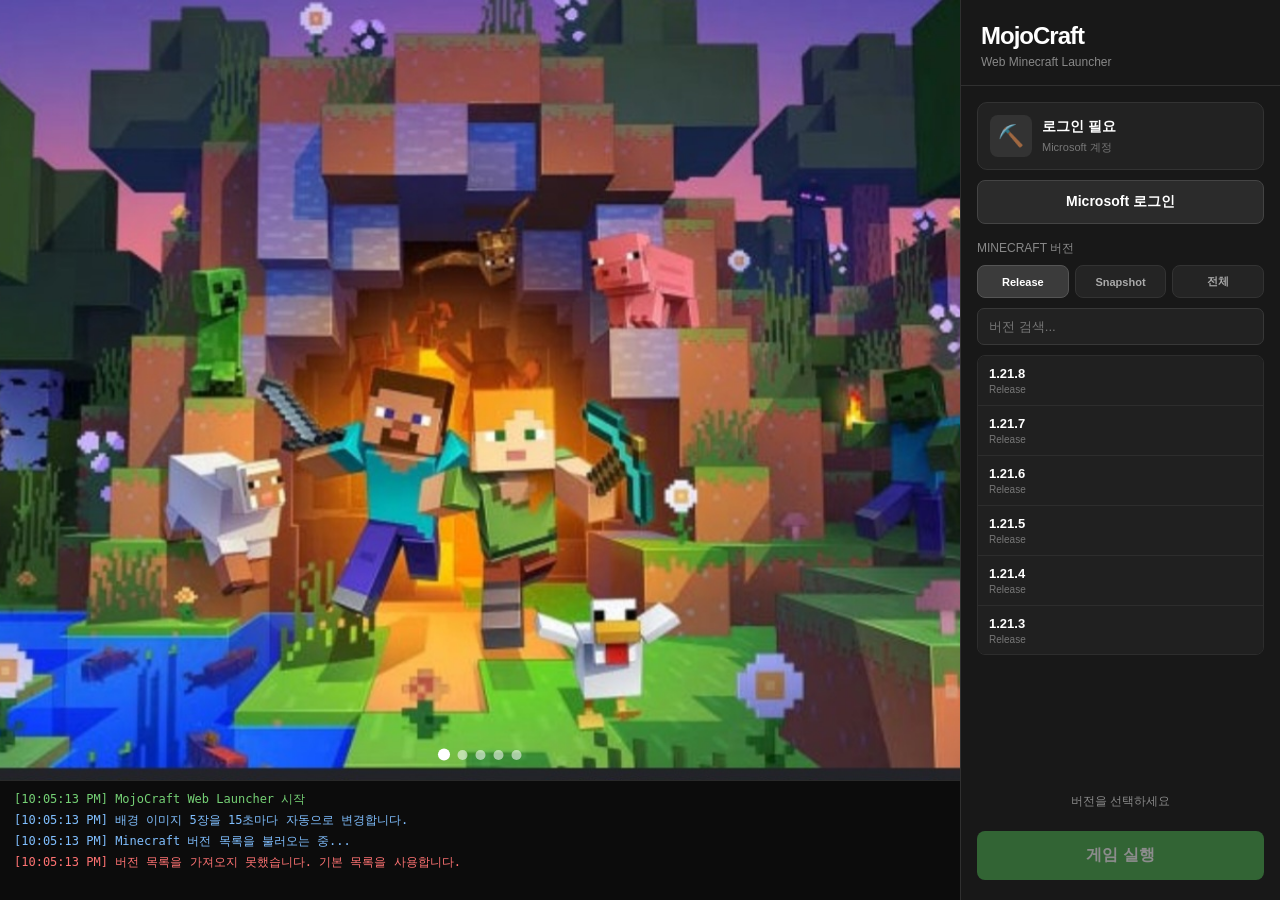
==== commit a41766f1: "Update index.html" ====
--- a/index.html
+++ b/index.html
@@ -1,12 +1,22 @@
 <!DOCTYPE html>
 <html lang="ko">
+
 <head>
     <meta charset="UTF-8">
-    <meta name="viewport" content="width=device-width, initial-scale=1.0">
+
+    <meta
+        name="viewport"
+        content="width=device-width, initial-scale=1.0"
+    >
 
     <title>MojoCraft Web</title>
 
     <style>
+
+        /* =====================================================
+           기본
+        ===================================================== */
+
         * {
             box-sizing: border-box;
         }
@@ -15,10 +25,17 @@
         body {
             margin: 0;
             padding: 0;
+
             width: 100%;
             height: 100%;
+
             overflow: hidden;
-            font-family: Arial, Helvetica, sans-serif;
+
+            font-family:
+                Arial,
+                Helvetica,
+                sans-serif;
+
             background: #111;
             color: #fff;
         }
@@ -27,41 +44,61 @@
             display: flex;
         }
 
-        /* =========================
-           전체 레이아웃
-        ========================= */
+
+        /* =====================================================
+           전체 앱
+        ===================================================== */
 
         #app {
             width: 100%;
             height: 100vh;
+
             display: flex;
+
             background: #111;
         }
 
-        /* =========================
-           게임 화면
-        ========================= */
+
+        /* =====================================================
+           메인 영역
+        ===================================================== */
 
         #main {
             flex: 1;
+
             height: 100%;
+
             display: flex;
             flex-direction: column;
+
             min-width: 0;
+
             background: #111;
         }
+
+
+        /* =====================================================
+           이미지 화면
+        ===================================================== */
 
         #screen-container {
             position: relative;
+
             flex: 1;
+
             width: 100%;
+
             min-height: 0;
+
             overflow: hidden;
+
             background: #111;
         }
+
 
         #gameImage {
             position: absolute;
+
             inset: 0;
 
             width: 100%;
@@ -71,55 +108,131 @@
 
             display: block;
 
-            /* 사진 전환을 부드럽게 */
             opacity: 1;
-            transition: opacity 0.8s ease;
-        }
+
+            transition:
+                opacity 0.8s ease;
+        }
+
 
         #gameImage.fade-out {
             opacity: 0;
         }
 
-        /* 십자선 없음 */
-        /* 화면 위에 별도의 글씨나 오버레이 없음 */
-
-        /* =========================
-           로딩
-        ========================= */
+
+        /* =====================================================
+           사진 페이지 표시
+        ===================================================== */
+
+        #image-indicators {
+            position: absolute;
+
+            left: 50%;
+            bottom: 20px;
+
+            transform: translateX(-50%);
+
+            display: flex;
+
+            align-items: center;
+            justify-content: center;
+
+            gap: 8px;
+
+            z-index: 5;
+        }
+
+
+        .image-indicator {
+            width: 10px;
+            height: 10px;
+
+            padding: 0;
+
+            border: none;
+
+            border-radius: 50%;
+
+            background:
+                rgba(255, 255, 255, 0.55);
+
+            cursor: pointer;
+
+            transition:
+                transform 0.2s ease,
+                background 0.2s ease,
+                opacity 0.2s ease;
+        }
+
+
+        .image-indicator:hover {
+            transform: scale(1.3);
+
+            background:
+                rgba(255, 255, 255, 0.9);
+        }
+
+
+        .image-indicator.active {
+            width: 11px;
+            height: 11px;
+
+            background: #fff;
+
+            transform: scale(1.1);
+        }
+
+
+        /* =====================================================
+           로딩 화면
+        ===================================================== */
 
         #loading {
             position: absolute;
+
             inset: 0;
 
             display: none;
+
             align-items: center;
             justify-content: center;
 
-            background: rgba(0, 0, 0, 0.65);
+            background:
+                rgba(0, 0, 0, 0.65);
 
             z-index: 10;
         }
+
 
         #loading.active {
             display: flex;
         }
 
+
         .loading-box {
             width: min(420px, 85%);
+
             padding: 24px;
 
-            background: rgba(20, 20, 20, 0.95);
+            background:
+                rgba(20, 20, 20, 0.95);
 
             border-radius: 12px;
 
-            box-shadow: 0 10px 40px rgba(0, 0, 0, 0.5);
-        }
+            box-shadow:
+                0 10px 40px
+                rgba(0, 0, 0, 0.5);
+        }
+
 
         .loading-title {
             font-size: 18px;
+
             font-weight: bold;
+
             margin-bottom: 16px;
         }
+
 
         .progress-background {
             width: 100%;
@@ -132,95 +245,121 @@
             overflow: hidden;
         }
 
+
         .progress-bar {
             width: 0%;
             height: 100%;
 
             background: #4caf50;
 
-            transition: width 0.2s ease;
-        }
+            transition:
+                width 0.2s ease;
+        }
+
 
         #progress-text {
             margin-top: 10px;
 
             font-size: 13px;
+
             color: #aaa;
 
             text-align: right;
         }
 
-        /* =========================
+
+        /* =====================================================
            로그
-        ========================= */
+        ===================================================== */
 
         #log-panel {
             height: 120px;
 
-            padding: 10px 14px;
+            padding:
+                10px 14px;
 
             background: #0c0c0c;
 
-            border-top: 1px solid #292929;
+            border-top:
+                1px solid #292929;
 
             overflow-y: auto;
 
             font-family: monospace;
+
             font-size: 12px;
 
             color: #aaa;
         }
+
 
         .log-line {
             margin-bottom: 4px;
         }
 
+
         .log-success {
             color: #75d175;
         }
 
+
         .log-error {
             color: #ff7373;
         }
 
+
         .log-info {
             color: #80bfff;
         }
 
-        /* =========================
+
+        /* =====================================================
            오른쪽 사이드바
-        ========================= */
+        ===================================================== */
 
         #sidebar {
             width: 320px;
+
             height: 100%;
 
             flex-shrink: 0;
 
             background: #181818;
 
-            border-left: 1px solid #303030;
+            border-left:
+                1px solid #303030;
 
             display: flex;
+
             flex-direction: column;
 
             overflow-y: auto;
         }
 
+
+        /* =====================================================
+           사이드바 헤더
+        ===================================================== */
+
         .sidebar-header {
-            padding: 22px 20px 16px;
-
-            border-bottom: 1px solid #303030;
-        }
+            padding:
+                22px 20px 16px;
+
+            border-bottom:
+                1px solid #303030;
+        }
+
 
         .logo {
             font-size: 24px;
+
             font-weight: 800;
 
             color: #fff;
 
             letter-spacing: -1px;
         }
+
 
         .subtitle {
             margin-top: 5px;
@@ -230,34 +369,40 @@
             font-size: 12px;
         }
 
-        /* =========================
+
+        /* =====================================================
            계정
-        ========================= */
+        ===================================================== */
 
         .account-section {
             padding: 16px;
         }
 
+
         .account-card {
             display: flex;
+
             align-items: center;
 
             padding: 12px;
 
             background: #222;
 
-            border: 1px solid #333;
+            border:
+                1px solid #333;
 
             border-radius: 10px;
 
             margin-bottom: 10px;
         }
+
 
         .account-avatar {
             width: 42px;
             height: 42px;
 
             display: flex;
+
             align-items: center;
             justify-content: center;
 
@@ -270,19 +415,26 @@
             margin-right: 10px;
         }
 
+
         .account-info {
             flex: 1;
+
             min-width: 0;
         }
+
 
         .account-name {
             font-size: 14px;
+
             font-weight: bold;
 
             white-space: nowrap;
+
             overflow: hidden;
+
             text-overflow: ellipsis;
         }
+
 
         .account-status {
             margin-top: 4px;
@@ -292,9 +444,10 @@
             font-size: 11px;
         }
 
-        /* =========================
+
+        /* =====================================================
            버튼
-        ========================= */
+        ===================================================== */
 
         button {
             width: 100%;
@@ -306,28 +459,35 @@
             padding: 12px;
 
             font-size: 14px;
+
             font-weight: bold;
 
             cursor: pointer;
 
-            transition: 0.15s ease;
-        }
+            transition:
+                0.15s ease;
+        }
+
 
         button:hover {
             filter: brightness(1.1);
         }
 
+
         button:active {
             transform: scale(0.98);
         }
 
+
         #login-button {
             background: #2b2b2b;
 
             color: #fff;
 
-            border: 1px solid #444;
-        }
+            border:
+                1px solid #444;
+        }
+
 
         #launch-button {
             background: #4caf50;
@@ -341,18 +501,23 @@
             margin-top: 14px;
         }
 
+
         #launch-button:disabled {
             opacity: 0.5;
+
             cursor: not-allowed;
         }
 
-        /* =========================
-           버전
-        ========================= */
+
+        /* =====================================================
+           버전 영역
+        ===================================================== */
 
         .version-section {
-            padding: 0 16px 16px;
-        }
+            padding:
+                0 16px 16px;
+        }
+
 
         .section-title {
             font-size: 12px;
@@ -364,6 +529,7 @@
             text-transform: uppercase;
         }
 
+
         .version-filter {
             display: flex;
 
@@ -372,6 +538,7 @@
             margin-bottom: 10px;
         }
 
+
         .filter-button {
             flex: 1;
 
@@ -381,10 +548,12 @@
 
             color: #aaa;
 
-            border: 1px solid #333;
+            border:
+                1px solid #333;
 
             font-size: 11px;
         }
+
 
         .filter-button.active {
             background: #3b3b3b;
@@ -394,14 +563,17 @@
             border-color: #555;
         }
 
+
         #version-search {
             width: 100%;
 
-            padding: 10px 11px;
+            padding:
+                10px 11px;
 
             border-radius: 7px;
 
-            border: 1px solid #383838;
+            border:
+                1px solid #383838;
 
             background: #222;
 
@@ -411,51 +583,65 @@
 
             margin-bottom: 10px;
         }
+
 
         #version-search:focus {
             border-color: #555;
         }
 
+
         #version-list {
             max-height: 300px;
 
             overflow-y: auto;
 
-            border: 1px solid #2d2d2d;
+            border:
+                1px solid #2d2d2d;
 
             border-radius: 8px;
 
             background: #202020;
         }
 
+
         .version-item {
-            padding: 10px 11px;
-
-            border-bottom: 1px solid #2d2d2d;
+            padding:
+                10px 11px;
+
+            border-bottom:
+                1px solid #2d2d2d;
 
             cursor: pointer;
 
-            transition: background 0.15s;
-        }
+            transition:
+                background 0.15s;
+        }
+
 
         .version-item:last-child {
             border-bottom: 0;
         }
 
+
         .version-item:hover {
             background: #2b2b2b;
         }
 
+
         .version-item.selected {
             background: #343434;
 
-            box-shadow: inset 3px 0 0 #4caf50;
-        }
+            box-shadow:
+                inset 3px 0 0 #4caf50;
+        }
+
 
         .version-name {
             font-size: 13px;
+
             font-weight: bold;
         }
+
 
         .version-type {
             margin-top: 3px;
@@ -465,15 +651,18 @@
             font-size: 10px;
         }
 
-        /* =========================
+
+        /* =====================================================
            실행 영역
-        ========================= */
+        ===================================================== */
 
         .launch-section {
-            padding: 0 16px 20px;
+            padding:
+                0 16px 20px;
 
             margin-top: auto;
         }
+
 
         #selected-version {
             margin-bottom: 7px;
@@ -485,9 +674,10 @@
             text-align: center;
         }
 
-        /* =========================
+
+        /* =====================================================
            모바일
-        ========================= */
+        ===================================================== */
 
         @media (max-width: 800px) {
 
@@ -495,108 +685,190 @@
                 flex-direction: column;
             }
 
+
             #main {
                 height: 55vh;
+
                 flex: none;
             }
 
+
             #sidebar {
                 width: 100%;
+
                 height: 45vh;
 
                 border-left: 0;
-                border-top: 1px solid #303030;
+
+                border-top:
+                    1px solid #303030;
             }
+
 
             #log-panel {
                 height: 80px;
             }
 
+
             .sidebar-header {
-                padding: 14px 16px 10px;
+                padding:
+                    14px 16px 10px;
             }
 
+
             .account-section {
-                padding: 10px 16px;
+                padding:
+                    10px 16px;
             }
+
 
             .version-section {
                 padding-bottom: 10px;
             }
 
+
             .launch-section {
                 padding-bottom: 14px;
             }
-        }
+
+
+            #image-indicators {
+                bottom: 14px;
+
+                gap: 7px;
+            }
+
+
+            .image-indicator {
+                width: 9px;
+                height: 9px;
+            }
+
+
+            .image-indicator.active {
+                width: 10px;
+                height: 10px;
+            }
+
+        }
+
     </style>
+
 </head>
 
+
 <body>
 
+
 <div id="app">
 
-    <!-- =========================
+
+    <!-- =====================================================
          메인 화면
-    ========================= -->
+    ===================================================== -->
 
     <main id="main">
 
+
         <section id="screen-container">
 
+
             <!--
-                사진은 이곳에 표시됨.
-                십자선 없음.
-                화면 위 글씨 없음.
+                Minecraft 배경 사진
             -->
+
             <img
                 id="gameImage"
                 src="./images/minecraft-bg.jpg"
                 alt="Minecraft"
             >
 
-            <!-- 로딩할 때만 나타남 -->
+
+            <!--
+                사진 페이지 표시
+
+                ● ○ ○ ○ ○
+            -->
+
+            <div
+                id="image-indicators"
+            ></div>
+
+
+            <!-- =================================================
+                 로딩
+            ================================================= -->
+
             <div id="loading">
 
+
                 <div class="loading-box">
+
 
                     <div class="loading-title">
                         Minecraft 실행 준비 중...
                     </div>
 
-                    <div class="progress-background">
+
+                    <div
+                        class="progress-background"
+                    >
+
                         <div
                             id="progress-bar"
                             class="progress-bar"
                         ></div>
+
                     </div>
 
-                    <div id="progress-text">
+
+                    <div
+                        id="progress-text"
+                    >
                         0%
                     </div>
 
+
                 </div>
 
+
             </div>
 
+
         </section>
 
-        <section id="log-panel"></section>
+
+        <!-- =================================================
+             로그
+        ================================================= -->
+
+        <section
+            id="log-panel"
+        ></section>
+
 
     </main>
 
 
-    <!-- =========================
+
+    <!-- =====================================================
          오른쪽 사이드바
-    ========================= -->
+    ===================================================== -->
 
     <aside id="sidebar">
 
-        <header class="sidebar-header">
+
+        <!-- 헤더 -->
+
+        <header
+            class="sidebar-header"
+        >
 
             <div class="logo">
                 MojoCraft
             </div>
 
+
             <div class="subtitle">
                 Web Minecraft Launcher
             </div>
@@ -604,17 +876,32 @@
         </header>
 
 
-        <!-- 계정 -->
-
-        <section class="account-section">
-
-            <div class="account-card">
-
-                <div class="account-avatar">
+
+        <!-- =================================================
+             계정
+        ================================================= -->
+
+        <section
+            class="account-section"
+        >
+
+
+            <div
+                class="account-card"
+            >
+
+
+                <div
+                    class="account-avatar"
+                >
                     ⛏️
                 </div>
 
-                <div class="account-info">
+
+                <div
+                    class="account-info"
+                >
+
 
                     <div
                         id="account-name"
@@ -623,6 +910,7 @@
                         로그인 필요
                     </div>
 
+
                     <div
                         id="account-status"
                         class="account-status"
@@ -630,26 +918,44 @@
                         Microsoft 계정
                     </div>
 
+
                 </div>
 
+
             </div>
 
-            <button id="login-button">
+
+            <button
+                id="login-button"
+            >
                 Microsoft 로그인
             </button>
 
+
         </section>
 
 
-        <!-- 버전 -->
-
-        <section class="version-section">
-
-            <div class="section-title">
+
+        <!-- =================================================
+             버전
+        ================================================= -->
+
+        <section
+            class="version-section"
+        >
+
+
+            <div
+                class="section-title"
+            >
                 Minecraft 버전
             </div>
 
-            <div class="version-filter">
+
+            <div
+                class="version-filter"
+            >
+
 
                 <button
                     class="filter-button active"
@@ -658,6 +964,7 @@
                     Release
                 </button>
 
+
                 <button
                     class="filter-button"
                     data-filter="snapshot"
@@ -665,6 +972,7 @@
                     Snapshot
                 </button>
 
+
                 <button
                     class="filter-button"
                     data-filter="all"
@@ -672,7 +980,9 @@
                     전체
                 </button>
 
+
             </div>
+
 
             <input
                 id="version-search"
@@ -680,18 +990,31 @@
                 placeholder="버전 검색..."
             >
 
-            <div id="version-list"></div>
+
+            <div
+                id="version-list"
+            ></div>
+
 
         </section>
 
 
-        <!-- 실행 -->
-
-        <section class="launch-section">
-
-            <div id="selected-version">
+
+        <!-- =================================================
+             실행
+        ================================================= -->
+
+        <section
+            class="launch-section"
+        >
+
+
+            <div
+                id="selected-version"
+            >
                 버전을 선택하세요
             </div>
+
 
             <button
                 id="launch-button"
@@ -700,32 +1023,36 @@
                 게임 실행
             </button>
 
+
         </section>
 
+
     </aside>
 
+
 </div>
 
 
+
 <script>
-    /* =========================================================
+
+
+    /* =====================================================
        설정
-    ========================================================= */
-
-    const CLIENT_ID = "YOUR_MICROSOFT_CLIENT_ID";
+    ===================================================== */
+
+    const CLIENT_ID =
+        "YOUR_MICROSOFT_CLIENT_ID";
+
 
     const MOJANG_MANIFEST_URL =
         "https://launchermeta.mojang.com/mc/game/version_manifest_v2.json";
 
 
-    /* =========================================================
-       Minecraft 배경 이미지
-       
-       총 5장
-       
-       1. 기존 이미지
-       2~5. 새로 추가한 이미지
-    ========================================================= */
+
+    /* =====================================================
+       배경 이미지 5장
+    ===================================================== */
 
     const backgroundImages = [
 
@@ -742,67 +1069,404 @@
     ];
 
 
+
+    /*
+        현재 이미지 번호
+
+        0 = 첫 번째
+        1 = 두 번째
+        2 = 세 번째
+        3 = 네 번째
+        4 = 다섯 번째
+    */
+
     let currentImageIndex = 0;
 
 
-    /* =========================================================
-       15초마다 다음 사진으로 변경
-       
-       1 → 2 → 3 → 4 → 5 → 1 ...
-    ========================================================= */
+
+    /* =====================================================
+       DOM
+    ===================================================== */
+
+    const gameImage =
+        document.getElementById(
+            "gameImage"
+        );
+
+
+    const indicatorContainer =
+        document.getElementById(
+            "image-indicators"
+        );
+
+
+    const versionList =
+        document.getElementById(
+            "version-list"
+        );
+
+
+    const versionSearch =
+        document.getElementById(
+            "version-search"
+        );
+
+
+    const launchButton =
+        document.getElementById(
+            "launch-button"
+        );
+
+
+    const loginButton =
+        document.getElementById(
+            "login-button"
+        );
+
+
+    const loading =
+        document.getElementById(
+            "loading"
+        );
+
+
+    const progressBar =
+        document.getElementById(
+            "progress-bar"
+        );
+
+
+    const progressText =
+        document.getElementById(
+            "progress-text"
+        );
+
+
+    const selectedVersionText =
+        document.getElementById(
+            "selected-version"
+        );
+
+
+    const logPanel =
+        document.getElementById(
+            "log-panel"
+        );
+
+
+
+    /* =====================================================
+       상태
+    ===================================================== */
+
+    let versions = [];
+
+    let currentFilter = "release";
+
+    let selectedVersion = null;
+
+
+
+    /* =====================================================
+       로그
+    ===================================================== */
+
+    function addLog(
+        message,
+        type = "normal"
+    ) {
+
+
+        const line =
+            document.createElement(
+                "div"
+            );
+
+
+        line.className =
+            "log-line";
+
+
+        if (type === "success") {
+
+            line.classList.add(
+                "log-success"
+            );
+
+        }
+
+
+        if (type === "error") {
+
+            line.classList.add(
+                "log-error"
+            );
+
+        }
+
+
+        if (type === "info") {
+
+            line.classList.add(
+                "log-info"
+            );
+
+        }
+
+
+        const time =
+            new Date()
+                .toLocaleTimeString();
+
+
+        line.textContent =
+            `[${time}] ${message}`;
+
+
+        logPanel.appendChild(
+            line
+        );
+
+
+        logPanel.scrollTop =
+            logPanel.scrollHeight;
+
+    }
+
+
+
+    /* =====================================================
+       페이지 원 생성
+    ===================================================== */
+
+    function createImageIndicators() {
+
+
+        indicatorContainer.innerHTML =
+            "";
+
+
+        backgroundImages.forEach(
+            (image, index) => {
+
+
+                const indicator =
+                    document.createElement(
+                        "button"
+                    );
+
+
+                indicator.type =
+                    "button";
+
+
+                indicator.className =
+                    "image-indicator";
+
+
+                indicator.setAttribute(
+                    "aria-label",
+                    `${index + 1}번째 사진`
+                );
+
+
+                /*
+                    원을 클릭하면
+                    해당 사진으로 이동
+                */
+
+                indicator.addEventListener(
+                    "click",
+                    () => {
+
+                        showBackgroundImage(
+                            index
+                        );
+
+                    }
+                );
+
+
+                indicatorContainer.appendChild(
+                    indicator
+                );
+
+            }
+        );
+
+
+        updateIndicators();
+
+    }
+
+
+
+    /* =====================================================
+       현재 페이지 원 표시
+    ===================================================== */
+
+    function updateIndicators() {
+
+
+        const indicators =
+            document.querySelectorAll(
+                ".image-indicator"
+            );
+
+
+        indicators.forEach(
+            (indicator, index) => {
+
+
+                if (
+                    index ===
+                    currentImageIndex
+                ) {
+
+                    indicator.classList.add(
+                        "active"
+                    );
+
+                } else {
+
+                    indicator.classList.remove(
+                        "active"
+                    );
+
+                }
+
+            }
+        );
+
+    }
+
+
+
+    /* =====================================================
+       특정 사진으로 이동
+    ===================================================== */
+
+    function showBackgroundImage(
+        index
+    ) {
+
+
+        if (
+            index < 0 ||
+            index >= backgroundImages.length
+        ) {
+
+            return;
+
+        }
+
+
+        /*
+            현재 사진이면
+            원 상태만 확인
+        */
+
+        if (
+            index === currentImageIndex
+        ) {
+
+            updateIndicators();
+
+            return;
+
+        }
+
+
+        /*
+            사진을 먼저 서서히 숨김
+        */
+
+        gameImage.classList.add(
+            "fade-out"
+        );
+
+
+        setTimeout(
+            () => {
+
+
+                currentImageIndex =
+                    index;
+
+
+                /*
+                    이미지 변경
+                */
+
+                gameImage.src =
+                    backgroundImages[
+                        currentImageIndex
+                    ];
+
+
+                /*
+                    이미지가 로딩되면 표시
+                */
+
+                gameImage.onload =
+                    () => {
+
+
+                        gameImage.classList.remove(
+                            "fade-out"
+                        );
+
+
+                        updateIndicators();
+
+                    };
+
+
+            },
+            350
+        );
+
+    }
+
+
+
+    /* =====================================================
+       다음 사진
+    ===================================================== */
 
     function changeBackgroundImage() {
 
-        const image = document.getElementById("gameImage");
-
-        if (!image) {
-            return;
-        }
+
+        let nextIndex =
+            currentImageIndex + 1;
+
 
         /*
-            먼저 투명하게 만들어서
-            사진이 자연스럽게 바뀌도록 함
+            다섯 번째 다음은
+            다시 첫 번째
         */
 
-        image.classList.add("fade-out");
-
-
-        setTimeout(() => {
-
-            currentImageIndex++;
-
-            /*
-                5번째 다음에는 다시 1번째
-            */
-
-            if (
-                currentImageIndex >= backgroundImages.length
-            ) {
-                currentImageIndex = 0;
-            }
-
-
-            image.src =
-                backgroundImages[currentImageIndex];
-
-
-            /*
-                이미지가 로딩된 후 다시 표시
-            */
-
-            image.onload = () => {
-
-                image.classList.remove("fade-out");
-
-            };
-
-        }, 800);
+        if (
+            nextIndex >=
+            backgroundImages.length
+        ) {
+
+            nextIndex = 0;
+
+        }
+
+
+        showBackgroundImage(
+            nextIndex
+        );
+
     }
 
 
-    /*
-        15초마다 실행
-    */
+
+    /* =====================================================
+       15초마다 사진 변경
+    ===================================================== */
 
     setInterval(
         changeBackgroundImage,
@@ -810,210 +1474,128 @@
     );
 
 
-    /* =========================================================
-       DOM
-    ========================================================= */
-
-    const versionList =
-        document.getElementById("version-list");
-
-    const versionSearch =
-        document.getElementById("version-search");
-
-    const launchButton =
-        document.getElementById("launch-button");
-
-    const loginButton =
-        document.getElementById("login-button");
-
-    const loading =
-        document.getElementById("loading");
-
-    const progressBar =
-        document.getElementById("progress-bar");
-
-    const progressText =
-        document.getElementById("progress-text");
-
-    const selectedVersionText =
-        document.getElementById("selected-version");
-
-    const logPanel =
-        document.getElementById("log-panel");
-
-
-    /* =========================================================
-       상태
-    ========================================================= */
-
-    let versions = [];
-
-    let currentFilter = "release";
-
-    let selectedVersion = null;
-
-
-    /* =========================================================
-       로그
-    ========================================================= */
-
-    function addLog(
-        message,
-        type = "normal"
-    ) {
-
-        const line =
-            document.createElement("div");
-
-        line.className =
-            "log-line";
-
-
-        if (type === "success") {
-
-            line.classList.add(
-                "log-success"
-            );
-
-        }
-
-        if (type === "error") {
-
-            line.classList.add(
-                "log-error"
-            );
-
-        }
-
-        if (type === "info") {
-
-            line.classList.add(
-                "log-info"
-            );
-
-        }
-
-
-        const time =
-            new Date().toLocaleTimeString();
-
-
-        line.textContent =
-            `[${time}] ${message}`;
-
-
-        logPanel.appendChild(line);
-
-
-        logPanel.scrollTop =
-            logPanel.scrollHeight;
-
-    }
-
-
-    /* =========================================================
-       기본 버전
-       
-       Mojang API를 불러오지 못했을 때 사용
-    ========================================================= */
+
+    /* =====================================================
+       기본 Minecraft 버전
+    ===================================================== */
 
     const fallbackVersions = [
+
 
         {
             id: "1.21.8",
             type: "release"
         },
 
+
         {
             id: "1.21.7",
             type: "release"
         },
 
+
         {
             id: "1.21.6",
             type: "release"
         },
 
+
         {
             id: "1.21.5",
             type: "release"
         },
 
+
         {
             id: "1.21.4",
             type: "release"
         },
 
+
         {
             id: "1.21.3",
             type: "release"
         },
 
+
         {
             id: "1.21.2",
             type: "release"
         },
 
+
         {
             id: "1.21.1",
             type: "release"
         },
 
+
         {
             id: "1.21",
             type: "release"
         },
 
+
         {
             id: "1.20.6",
             type: "release"
         },
 
+
         {
             id: "1.20.4",
             type: "release"
         },
 
+
         {
             id: "1.20.2",
             type: "release"
         },
 
+
         {
             id: "1.20.1",
             type: "release"
         },
 
+
         {
             id: "1.19.4",
             type: "release"
         },
 
+
         {
             id: "1.19.3",
             type: "release"
         },
 
+
         {
             id: "1.18.2",
             type: "release"
         },
 
+
         {
             id: "1.17.1",
             type: "release"
         },
 
+
         {
             id: "1.16.5",
             type: "release"
         },
 
+
         {
             id: "1.12.2",
             type: "release"
         },
 
+
         {
             id: "1.8.9",
             type: "release"
@@ -1022,11 +1604,13 @@
     ];
 
 
-    /* =========================================================
+
+    /* =====================================================
        Mojang 버전 목록 가져오기
-    ========================================================= */
+    ===================================================== */
 
     async function loadVersions() {
+
 
         addLog(
             "Minecraft 버전 목록을 불러오는 중...",
@@ -1036,6 +1620,7 @@
 
         try {
 
+
             const response =
                 await fetch(
                     MOJANG_MANIFEST_URL
@@ -1057,7 +1642,9 @@
 
             if (
                 !data ||
-                !Array.isArray(data.versions)
+                !Array.isArray(
+                    data.versions
+                )
             ) {
 
                 throw new Error(
@@ -1071,13 +1658,17 @@
                 data.versions.map(
                     version => ({
 
-                        id: version.id,
-
-                        type: version.type,
-
-                        url: version.url,
-
-                        time: version.time,
+                        id:
+                            version.id,
+
+                        type:
+                            version.type,
+
+                        url:
+                            version.url,
+
+                        time:
+                            version.time,
 
                         releaseTime:
                             version.releaseTime
@@ -1094,6 +1685,7 @@
 
         } catch (error) {
 
+
             console.error(error);
 
 
@@ -1114,13 +1706,16 @@
     }
 
 
-    /* =========================================================
-       버전 표시
-    ========================================================= */
+
+    /* =====================================================
+       버전 목록 표시
+    ===================================================== */
 
     function renderVersions() {
 
-        versionList.innerHTML = "";
+
+        versionList.innerHTML =
+            "";
 
 
         const searchText =
@@ -1133,13 +1728,16 @@
             versions.filter(
                 version => {
 
+
                     /*
-                        타입 필터
+                        Release / Snapshot / 전체
                     */
 
                     if (
-                        currentFilter !== "all" &&
-                        version.type !== currentFilter
+                        currentFilter !==
+                        "all" &&
+                        version.type !==
+                        currentFilter
                     ) {
 
                         return false;
@@ -1148,14 +1746,16 @@
 
 
                     /*
-                        검색 필터
+                        검색
                     */
 
                     if (
                         searchText &&
                         !version.id
                             .toLowerCase()
-                            .includes(searchText)
+                            .includes(
+                                searchText
+                            )
                     ) {
 
                         return false;
@@ -1167,14 +1767,18 @@
 
                 }
             );
+
 
 
         if (
             filteredVersions.length === 0
         ) {
 
+
             const empty =
-                document.createElement("div");
+                document.createElement(
+                    "div"
+                );
 
 
             empty.style.padding =
@@ -1203,11 +1807,15 @@
         }
 
 
+
         filteredVersions.forEach(
             version => {
 
+
                 const item =
-                    document.createElement("div");
+                    document.createElement(
+                        "div"
+                    );
 
 
                 item.className =
@@ -1216,7 +1824,8 @@
 
                 if (
                     selectedVersion &&
-                    selectedVersion.id === version.id
+                    selectedVersion.id ===
+                    version.id
                 ) {
 
                     item.classList.add(
@@ -1227,7 +1836,9 @@
 
 
                 const name =
-                    document.createElement("div");
+                    document.createElement(
+                        "div"
+                    );
 
 
                 name.className =
@@ -1239,7 +1850,9 @@
 
 
                 const type =
-                    document.createElement("div");
+                    document.createElement(
+                        "div"
+                    );
 
 
                 type.className =
@@ -1247,14 +1860,20 @@
 
 
                 type.textContent =
-                    version.type === "release"
+                    version.type ===
+                    "release"
                         ? "Release"
                         : "Snapshot";
 
 
-                item.appendChild(name);
-
-                item.appendChild(type);
+                item.appendChild(
+                    name
+                );
+
+
+                item.appendChild(
+                    type
+                );
 
 
                 item.addEventListener(
@@ -1279,13 +1898,15 @@
     }
 
 
-    /* =========================================================
+
+    /* =====================================================
        버전 선택
-    ========================================================= */
+    ===================================================== */
 
     function selectVersion(
         version
     ) {
+
 
         selectedVersion =
             version;
@@ -1310,50 +1931,61 @@
     }
 
 
-    /* =========================================================
+
+    /* =====================================================
        필터 버튼
-    ========================================================= */
+    ===================================================== */
 
     document
-        .querySelectorAll(".filter-button")
-        .forEach(button => {
-
-            button.addEventListener(
-                "click",
-                () => {
-
-                    document
-                        .querySelectorAll(
-                            ".filter-button"
-                        )
-                        .forEach(
-                            btn =>
-                                btn.classList.remove(
-                                    "active"
-                                )
+        .querySelectorAll(
+            ".filter-button"
+        )
+        .forEach(
+            button => {
+
+
+                button.addEventListener(
+                    "click",
+                    () => {
+
+
+                        document
+                            .querySelectorAll(
+                                ".filter-button"
+                            )
+                            .forEach(
+                                btn => {
+
+                                    btn.classList.remove(
+                                        "active"
+                                    );
+
+                                }
+                            );
+
+
+                        button.classList.add(
+                            "active"
                         );
 
 
-                    button.classList.add(
-                        "active"
-                    );
-
-
-                    currentFilter =
-                        button.dataset.filter;
-
-
-                    renderVersions();
-
-                }
-            );
-
-        });
-
-
-    /* =========================================================
-       검색
-    ========================================================= */
+                        currentFilter =
+                            button.dataset.filter;
+
+
+                        renderVersions();
+
+                    }
+                );
+
+            }
+        );
+
+
+
+    /* =====================================================
+       버전 검색
+    ===================================================== */
 
     versionSearch.addEventListener(
         "input",
@@ -1365,15 +1997,15 @@
     );
 
 
-    /* =========================================================
+
+    /* =====================================================
        Microsoft 로그인
-       
-       실제 인증 연결 전의 기본 구조
-    ========================================================= */
+    ===================================================== */
 
     loginButton.addEventListener(
         "click",
         () => {
+
 
             addLog(
                 "Microsoft 로그인 버튼을 눌렀습니다.",
@@ -1386,6 +2018,7 @@
                 "YOUR_MICROSOFT_CLIENT_ID"
             ) {
 
+
                 alert(
                     "Microsoft OAuth Client ID를 설정해야 합니다."
                 );
@@ -1402,12 +2035,6 @@
             }
 
 
-            /*
-                실제 Microsoft OAuth는
-                Authorization Code + PKCE 방식으로
-                연결해야 합니다.
-            */
-
             addLog(
                 "Microsoft 인증을 시작합니다...",
                 "info"
@@ -1417,19 +2044,23 @@
     );
 
 
-    /* =========================================================
+
+    /* =====================================================
        게임 실행
-    ========================================================= */
+    ===================================================== */
 
     launchButton.addEventListener(
         "click",
         async () => {
 
+
             if (!selectedVersion) {
+
 
                 alert(
                     "Minecraft 버전을 먼저 선택하세요."
                 );
+
 
                 return;
 
@@ -1463,12 +2094,14 @@
 
 
             /*
-                현재는 UI 테스트용 진행률입니다.
-                실제 Java Minecraft 실행은
-                아직 연결하지 않은 상태입니다.
+                현재는 UI 테스트용
+                진행률
             */
 
-            while (progress < 100) {
+            while (
+                progress < 100
+            ) {
+
 
                 await new Promise(
                     resolve =>
@@ -1482,8 +2115,12 @@
                 progress += 2;
 
 
-                if (progress > 100) {
+                if (
+                    progress > 100
+                ) {
+
                     progress = 100;
+
                 }
 
 
@@ -1530,9 +2167,22 @@
     );
 
 
-    /* =========================================================
-       시작
-    ========================================================= */
+
+    /* =====================================================
+       초기화
+    ===================================================== */
+
+
+    /*
+        페이지 원 5개 생성
+    */
+
+    createImageIndicators();
+
+
+    /*
+        시작 로그
+    */
 
     addLog(
         "MojoCraft Web Launcher 시작",
@@ -1546,9 +2196,15 @@
     );
 
 
+    /*
+        Minecraft 버전 불러오기
+    */
+
     loadVersions();
 
 </script>
 
+
 </body>
+
 </html>
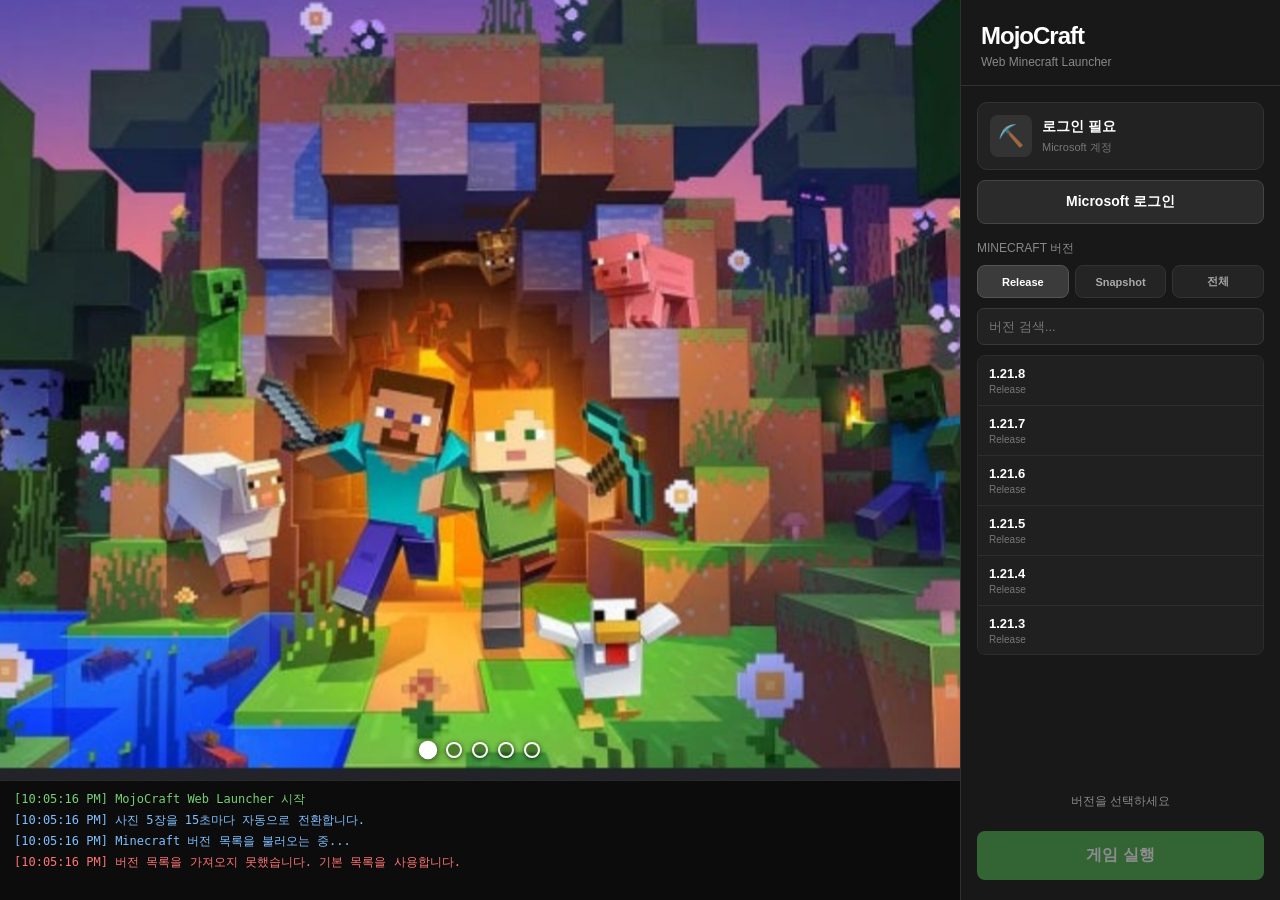
==== commit a2e18b1b: "Update index.html" ====
--- a/index.html
+++ b/index.html
@@ -2,6 +2,7 @@
 <html lang="ko">
 
 <head>
+
     <meta charset="UTF-8">
 
     <meta
@@ -11,6 +12,7 @@
 
     <title>MojoCraft Web</title>
 
+
     <style>
 
         /* =====================================================
@@ -20,6 +22,7 @@
         * {
             box-sizing: border-box;
         }
+
 
         html,
         body {
@@ -40,6 +43,7 @@
             color: #fff;
         }
 
+
         body {
             display: flex;
         }
@@ -60,7 +64,7 @@
 
 
         /* =====================================================
-           메인 영역
+           메인
         ===================================================== */
 
         #main {
@@ -78,7 +82,7 @@
 
 
         /* =====================================================
-           이미지 화면
+           사진 화면
         ===================================================== */
 
         #screen-container {
@@ -87,7 +91,6 @@
             flex: 1;
 
             width: 100%;
-
             min-height: 0;
 
             overflow: hidden;
@@ -99,7 +102,8 @@
         #gameImage {
             position: absolute;
 
-            inset: 0;
+            top: 0;
+            left: 0;
 
             width: 100%;
             height: 100%;
@@ -111,7 +115,9 @@
             opacity: 1;
 
             transition:
-                opacity 0.8s ease;
+                opacity 0.45s ease;
+
+            z-index: 1;
         }
 
 
@@ -121,70 +127,110 @@
 
 
         /* =====================================================
-           사진 페이지 표시
+           ★ 사진 인디케이터
         ===================================================== */
 
         #image-indicators {
             position: absolute;
 
-            left: 50%;
-            bottom: 20px;
-
-            transform: translateX(-50%);
+            left: 0;
+            right: 0;
+
+            bottom: 22px;
+
+            width: 100%;
 
             display: flex;
+
+            flex-direction: row;
 
             align-items: center;
             justify-content: center;
 
-            gap: 8px;
-
-            z-index: 5;
+            gap: 10px;
+
+            z-index: 1000;
+
+            pointer-events: auto;
         }
 
 
         .image-indicator {
-            width: 10px;
-            height: 10px;
-
+            appearance: none;
+            -webkit-appearance: none;
+
+            display: flex;
+
+            align-items: center;
+            justify-content: center;
+
+            width: 16px;
+            height: 16px;
+
+            min-width: 16px;
+            min-height: 16px;
+
+            margin: 0;
             padding: 0;
 
-            border: none;
+            border: 2px solid rgba(255,255,255,0.95);
 
             border-radius: 50%;
 
+            background: rgba(0,0,0,0.35);
+
+            box-shadow:
+                0 1px 5px rgba(0,0,0,0.7);
+
+            cursor: pointer;
+
+            pointer-events: auto;
+
+            opacity: 1;
+
+            transition:
+                transform 0.15s ease,
+                background 0.15s ease,
+                box-shadow 0.15s ease;
+        }
+
+
+        /* 마우스를 올렸을 때 */
+
+        .image-indicator:hover {
+            transform: scale(1.25);
+
             background:
-                rgba(255, 255, 255, 0.55);
-
-            cursor: pointer;
-
-            transition:
-                transform 0.2s ease,
-                background 0.2s ease,
-                opacity 0.2s ease;
-        }
-
-
-        .image-indicator:hover {
-            transform: scale(1.3);
-
-            background:
-                rgba(255, 255, 255, 0.9);
-        }
-
+                rgba(255,255,255,0.75);
+
+            box-shadow:
+                0 2px 8px rgba(0,0,0,0.8);
+        }
+
+
+        /* 현재 사진 */
 
         .image-indicator.active {
-            width: 11px;
-            height: 11px;
-
             background: #fff;
 
-            transform: scale(1.1);
+            border-color: #fff;
+
+            transform: scale(1.15);
+
+            box-shadow:
+                0 1px 7px rgba(0,0,0,0.8);
+        }
+
+
+        .image-indicator:focus {
+            outline: 2px solid #fff;
+
+            outline-offset: 3px;
         }
 
 
         /* =====================================================
-           로딩 화면
+           로딩
         ===================================================== */
 
         #loading {
@@ -198,9 +244,9 @@
             justify-content: center;
 
             background:
-                rgba(0, 0, 0, 0.65);
-
-            z-index: 10;
+                rgba(0,0,0,0.65);
+
+            z-index: 2000;
         }
 
 
@@ -210,18 +256,18 @@
 
 
         .loading-box {
-            width: min(420px, 85%);
+            width: min(420px,85%);
 
             padding: 24px;
 
             background:
-                rgba(20, 20, 20, 0.95);
+                rgba(20,20,20,0.96);
 
             border-radius: 12px;
 
             box-shadow:
                 0 10px 40px
-                rgba(0, 0, 0, 0.5);
+                rgba(0,0,0,0.5);
         }
 
 
@@ -338,7 +384,7 @@
 
 
         /* =====================================================
-           사이드바 헤더
+           헤더
         ===================================================== */
 
         .sidebar-header {
@@ -450,55 +496,65 @@
         ===================================================== */
 
         button {
+            font-family: inherit;
+        }
+
+
+        #login-button,
+        #launch-button,
+        .filter-button {
+            cursor: pointer;
+        }
+
+
+        #login-button {
             width: 100%;
 
-            border: 0;
-
-            border-radius: 8px;
-
             padding: 12px;
-
-            font-size: 14px;
-
-            font-weight: bold;
-
-            cursor: pointer;
-
-            transition:
-                0.15s ease;
-        }
-
-
-        button:hover {
-            filter: brightness(1.1);
-        }
-
-
-        button:active {
-            transform: scale(0.98);
-        }
-
-
-        #login-button {
-            background: #2b2b2b;
-
-            color: #fff;
 
             border:
                 1px solid #444;
+
+            border-radius: 8px;
+
+            background: #2b2b2b;
+
+            color: #fff;
+
+            font-size: 14px;
+
+            font-weight: bold;
+        }
+
+
+        #login-button:hover {
+            filter: brightness(1.1);
         }
 
 
         #launch-button {
+            width: 100%;
+
+            padding: 14px;
+
+            margin-top: 14px;
+
+            border: 0;
+
+            border-radius: 8px;
+
             background: #4caf50;
 
             color: #fff;
 
             font-size: 16px;
 
-            padding: 14px;
-
-            margin-top: 14px;
+            font-weight: bold;
+        }
+
+
+        #launch-button:hover {
+            filter: brightness(1.08);
         }
 
 
@@ -510,7 +566,7 @@
 
 
         /* =====================================================
-           버전 영역
+           버전
         ===================================================== */
 
         .version-section {
@@ -542,16 +598,26 @@
         .filter-button {
             flex: 1;
 
-            padding: 8px 4px;
-
-            background: #242424;
-
-            color: #aaa;
+            padding:
+                8px 4px;
 
             border:
                 1px solid #333;
 
+            border-radius: 8px;
+
+            background: #242424;
+
+            color: #aaa;
+
             font-size: 11px;
+
+            font-weight: bold;
+        }
+
+
+        .filter-button:hover {
+            filter: brightness(1.1);
         }
 
 
@@ -570,10 +636,10 @@
             padding:
                 10px 11px;
 
-            border-radius: 7px;
-
             border:
                 1px solid #383838;
+
+            border-radius: 7px;
 
             background: #222;
 
@@ -733,23 +799,20 @@
 
 
             #image-indicators {
-                bottom: 14px;
-
-                gap: 7px;
+                bottom: 16px;
+
+                gap: 8px;
             }
 
 
             .image-indicator {
-                width: 9px;
-                height: 9px;
+                width: 15px;
+                height: 15px;
+
+                min-width: 15px;
+                min-height: 15px;
             }
 
-
-            .image-indicator.active {
-                width: 10px;
-                height: 10px;
-            }
-
         }
 
     </style>
@@ -764,7 +827,7 @@
 
 
     <!-- =====================================================
-         메인 화면
+         메인
     ===================================================== -->
 
     <main id="main">
@@ -773,9 +836,7 @@
         <section id="screen-container">
 
 
-            <!--
-                Minecraft 배경 사진
-            -->
+            <!-- Minecraft 사진 -->
 
             <img
                 id="gameImage"
@@ -784,11 +845,9 @@
             >
 
 
-            <!--
-                사진 페이지 표시
-
-                ● ○ ○ ○ ○
-            -->
+            <!-- =================================================
+                 ★ 사진 인디케이터
+            ================================================= -->
 
             <div
                 id="image-indicators"
@@ -838,9 +897,7 @@
         </section>
 
 
-        <!-- =================================================
-             로그
-        ================================================= -->
+        <!-- 로그 -->
 
         <section
             id="log-panel"
@@ -858,8 +915,6 @@
     <aside id="sidebar">
 
 
-        <!-- 헤더 -->
-
         <header
             class="sidebar-header"
         >
@@ -889,7 +944,6 @@
             <div
                 class="account-card"
             >
-
 
                 <div
                     class="account-avatar"
@@ -901,7 +955,6 @@
                 <div
                     class="account-info"
                 >
-
 
                     <div
                         id="account-name"
@@ -918,9 +971,7 @@
                         Microsoft 계정
                     </div>
 
-
                 </div>
-
 
             </div>
 
@@ -937,7 +988,7 @@
 
 
         <!-- =================================================
-             버전
+             Minecraft 버전
         ================================================= -->
 
         <section
@@ -955,7 +1006,6 @@
             <div
                 class="version-filter"
             >
-
 
                 <button
                     class="filter-button active"
@@ -980,7 +1030,6 @@
                     전체
                 </button>
 
-
             </div>
 
 
@@ -1051,7 +1100,7 @@
 
 
     /* =====================================================
-       배경 이미지 5장
+       사진 5장
     ===================================================== */
 
     const backgroundImages = [
@@ -1069,9 +1118,8 @@
     ];
 
 
-
     /*
-        현재 이미지 번호
+        현재 사진 번호
 
         0 = 첫 번째
         1 = 두 번째
@@ -1168,6 +1216,274 @@
 
 
     /* =====================================================
+       사진 인디케이터 생성
+    ===================================================== */
+
+    function createImageIndicators() {
+
+
+        indicatorContainer.innerHTML =
+            "";
+
+
+        for (
+            let i = 0;
+            i < backgroundImages.length;
+            i++
+        ) {
+
+
+            const indicator =
+                document.createElement(
+                    "button"
+                );
+
+
+            indicator.type =
+                "button";
+
+
+            indicator.className =
+                "image-indicator";
+
+
+            indicator.setAttribute(
+                "aria-label",
+                `${i + 1}번째 사진 보기`
+            );
+
+
+            /*
+                클릭하면 해당 사진으로 이동
+            */
+
+            indicator.addEventListener(
+                "click",
+                function(event) {
+
+                    event.preventDefault();
+
+                    event.stopPropagation();
+
+                    showBackgroundImage(i);
+
+                }
+            );
+
+
+            indicatorContainer.appendChild(
+                indicator
+            );
+
+        }
+
+
+        updateIndicators();
+
+    }
+
+
+
+    /* =====================================================
+       현재 인디케이터 표시
+    ===================================================== */
+
+    function updateIndicators() {
+
+
+        const indicators =
+            document.querySelectorAll(
+                ".image-indicator"
+            );
+
+
+        indicators.forEach(
+            function(
+                indicator,
+                index
+            ) {
+
+
+                if (
+                    index ===
+                    currentImageIndex
+                ) {
+
+                    indicator.classList.add(
+                        "active"
+                    );
+
+                } else {
+
+                    indicator.classList.remove(
+                        "active"
+                    );
+
+                }
+
+            }
+        );
+
+    }
+
+
+
+    /* =====================================================
+       특정 사진으로 이동
+    ===================================================== */
+
+    function showBackgroundImage(
+        index
+    ) {
+
+
+        /*
+            잘못된 번호 방지
+        */
+
+        if (
+            index < 0 ||
+            index >= backgroundImages.length
+        ) {
+
+            return;
+
+        }
+
+
+        /*
+            같은 사진이면
+            인디케이터만 갱신
+        */
+
+        if (
+            index === currentImageIndex
+        ) {
+
+            updateIndicators();
+
+            return;
+
+        }
+
+
+        /*
+            현재 사진 숨기기
+        */
+
+        gameImage.classList.add(
+            "fade-out"
+        );
+
+
+        setTimeout(
+            function() {
+
+
+                currentImageIndex =
+                    index;
+
+
+                /*
+                    이미지 변경
+                */
+
+                gameImage.src =
+                    backgroundImages[
+                        currentImageIndex
+                    ];
+
+
+                /*
+                    이미지가 준비되면
+                    다시 나타나게 함
+                */
+
+                gameImage.onload =
+                    function() {
+
+
+                        gameImage.classList.remove(
+                            "fade-out"
+                        );
+
+
+                        updateIndicators();
+
+                    };
+
+
+                /*
+                    혹시 캐시 때문에
+                    onload가 이미 처리된 경우
+                */
+
+                if (
+                    gameImage.complete
+                ) {
+
+                    gameImage.classList.remove(
+                        "fade-out"
+                    );
+
+
+                    updateIndicators();
+
+                }
+
+            },
+            300
+        );
+
+    }
+
+
+
+    /* =====================================================
+       다음 사진
+    ===================================================== */
+
+    function changeBackgroundImage() {
+
+
+        let nextIndex =
+            currentImageIndex + 1;
+
+
+        /*
+            5번째 → 1번째
+        */
+
+        if (
+            nextIndex >=
+            backgroundImages.length
+        ) {
+
+            nextIndex = 0;
+
+        }
+
+
+        showBackgroundImage(
+            nextIndex
+        );
+
+    }
+
+
+
+    /* =====================================================
+       15초마다 자동 전환
+    ===================================================== */
+
+    setInterval(
+        changeBackgroundImage,
+        15000
+    );
+
+
+
+    /* =====================================================
        로그
     ===================================================== */
 
@@ -1187,7 +1503,9 @@
             "log-line";
 
 
-        if (type === "success") {
+        if (
+            type === "success"
+        ) {
 
             line.classList.add(
                 "log-success"
@@ -1196,7 +1514,9 @@
         }
 
 
-        if (type === "error") {
+        if (
+            type === "error"
+        ) {
 
             line.classList.add(
                 "log-error"
@@ -1205,7 +1525,9 @@
         }
 
 
-        if (type === "info") {
+        if (
+            type === "info"
+        ) {
 
             line.classList.add(
                 "log-info"
@@ -1236,366 +1558,106 @@
 
 
     /* =====================================================
-       페이지 원 생성
+       기본 버전
     ===================================================== */
 
-    function createImageIndicators() {
-
-
-        indicatorContainer.innerHTML =
-            "";
-
-
-        backgroundImages.forEach(
-            (image, index) => {
-
-
-                const indicator =
-                    document.createElement(
-                        "button"
-                    );
-
-
-                indicator.type =
-                    "button";
-
-
-                indicator.className =
-                    "image-indicator";
-
-
-                indicator.setAttribute(
-                    "aria-label",
-                    `${index + 1}번째 사진`
-                );
-
-
-                /*
-                    원을 클릭하면
-                    해당 사진으로 이동
-                */
-
-                indicator.addEventListener(
-                    "click",
-                    () => {
-
-                        showBackgroundImage(
-                            index
-                        );
-
-                    }
-                );
-
-
-                indicatorContainer.appendChild(
-                    indicator
-                );
-
-            }
-        );
-
-
-        updateIndicators();
-
-    }
-
-
-
-    /* =====================================================
-       현재 페이지 원 표시
-    ===================================================== */
-
-    function updateIndicators() {
-
-
-        const indicators =
-            document.querySelectorAll(
-                ".image-indicator"
-            );
-
-
-        indicators.forEach(
-            (indicator, index) => {
-
-
-                if (
-                    index ===
-                    currentImageIndex
-                ) {
-
-                    indicator.classList.add(
-                        "active"
-                    );
-
-                } else {
-
-                    indicator.classList.remove(
-                        "active"
-                    );
-
-                }
-
-            }
-        );
-
-    }
-
-
-
-    /* =====================================================
-       특정 사진으로 이동
-    ===================================================== */
-
-    function showBackgroundImage(
-        index
-    ) {
-
-
-        if (
-            index < 0 ||
-            index >= backgroundImages.length
-        ) {
-
-            return;
-
-        }
-
-
-        /*
-            현재 사진이면
-            원 상태만 확인
-        */
-
-        if (
-            index === currentImageIndex
-        ) {
-
-            updateIndicators();
-
-            return;
-
-        }
-
-
-        /*
-            사진을 먼저 서서히 숨김
-        */
-
-        gameImage.classList.add(
-            "fade-out"
-        );
-
-
-        setTimeout(
-            () => {
-
-
-                currentImageIndex =
-                    index;
-
-
-                /*
-                    이미지 변경
-                */
-
-                gameImage.src =
-                    backgroundImages[
-                        currentImageIndex
-                    ];
-
-
-                /*
-                    이미지가 로딩되면 표시
-                */
-
-                gameImage.onload =
-                    () => {
-
-
-                        gameImage.classList.remove(
-                            "fade-out"
-                        );
-
-
-                        updateIndicators();
-
-                    };
-
-
-            },
-            350
-        );
-
-    }
-
-
-
-    /* =====================================================
-       다음 사진
-    ===================================================== */
-
-    function changeBackgroundImage() {
-
-
-        let nextIndex =
-            currentImageIndex + 1;
-
-
-        /*
-            다섯 번째 다음은
-            다시 첫 번째
-        */
-
-        if (
-            nextIndex >=
-            backgroundImages.length
-        ) {
-
-            nextIndex = 0;
-
-        }
-
-
-        showBackgroundImage(
-            nextIndex
-        );
-
-    }
-
-
-
-    /* =====================================================
-       15초마다 사진 변경
-    ===================================================== */
-
-    setInterval(
-        changeBackgroundImage,
-        15000
-    );
-
-
-
-    /* =====================================================
-       기본 Minecraft 버전
-    ===================================================== */
-
     const fallbackVersions = [
-
 
         {
             id: "1.21.8",
             type: "release"
         },
 
-
         {
             id: "1.21.7",
             type: "release"
         },
 
-
         {
             id: "1.21.6",
             type: "release"
         },
 
-
         {
             id: "1.21.5",
             type: "release"
         },
 
-
         {
             id: "1.21.4",
             type: "release"
         },
 
-
         {
             id: "1.21.3",
             type: "release"
         },
 
-
         {
             id: "1.21.2",
             type: "release"
         },
 
-
         {
             id: "1.21.1",
             type: "release"
         },
 
-
         {
             id: "1.21",
             type: "release"
         },
 
-
         {
             id: "1.20.6",
             type: "release"
         },
 
-
         {
             id: "1.20.4",
             type: "release"
         },
 
-
         {
             id: "1.20.2",
             type: "release"
         },
 
-
         {
             id: "1.20.1",
             type: "release"
         },
 
-
         {
             id: "1.19.4",
             type: "release"
         },
 
-
         {
             id: "1.19.3",
             type: "release"
         },
 
-
         {
             id: "1.18.2",
             type: "release"
         },
 
-
         {
             id: "1.17.1",
             type: "release"
         },
 
-
         {
             id: "1.16.5",
             type: "release"
         },
 
-
         {
             id: "1.12.2",
             type: "release"
         },
 
-
         {
             id: "1.8.9",
             type: "release"
@@ -1606,7 +1668,7 @@
 
 
     /* =====================================================
-       Mojang 버전 목록 가져오기
+       Mojang 버전 목록
     ===================================================== */
 
     async function loadVersions() {
@@ -1627,7 +1689,9 @@
                 );
 
 
-            if (!response.ok) {
+            if (
+                !response.ok
+            ) {
 
                 throw new Error(
                     "버전 목록 요청 실패"
@@ -1656,24 +1720,28 @@
 
             versions =
                 data.versions.map(
-                    version => ({
-
-                        id:
-                            version.id,
-
-                        type:
-                            version.type,
-
-                        url:
-                            version.url,
-
-                        time:
-                            version.time,
-
-                        releaseTime:
-                            version.releaseTime
-
-                    })
+                    function(version) {
+
+                        return {
+
+                            id:
+                                version.id,
+
+                            type:
+                                version.type,
+
+                            url:
+                                version.url,
+
+                            time:
+                                version.time,
+
+                            releaseTime:
+                                version.releaseTime
+
+                        };
+
+                    }
                 );
 
 
@@ -1708,7 +1776,7 @@
 
 
     /* =====================================================
-       버전 목록 표시
+       버전 렌더링
     ===================================================== */
 
     function renderVersions() {
@@ -1726,12 +1794,8 @@
 
         const filteredVersions =
             versions.filter(
-                version => {
-
-
-                    /*
-                        Release / Snapshot / 전체
-                    */
+                function(version) {
+
 
                     if (
                         currentFilter !==
@@ -1744,10 +1808,6 @@
 
                     }
 
-
-                    /*
-                        검색
-                    */
 
                     if (
                         searchText &&
@@ -1809,7 +1869,7 @@
 
 
         filteredVersions.forEach(
-            version => {
+            function(version) {
 
 
                 const item =
@@ -1878,7 +1938,7 @@
 
                 item.addEventListener(
                     "click",
-                    () => {
+                    function() {
 
                         selectVersion(
                             version
@@ -1933,7 +1993,7 @@
 
 
     /* =====================================================
-       필터 버튼
+       필터
     ===================================================== */
 
     document
@@ -1941,12 +2001,12 @@
             ".filter-button"
         )
         .forEach(
-            button => {
+            function(button) {
 
 
                 button.addEventListener(
                     "click",
-                    () => {
+                    function() {
 
 
                         document
@@ -1954,7 +2014,7 @@
                                 ".filter-button"
                             )
                             .forEach(
-                                btn => {
+                                function(btn) {
 
                                     btn.classList.remove(
                                         "active"
@@ -1984,12 +2044,12 @@
 
 
     /* =====================================================
-       버전 검색
+       검색
     ===================================================== */
 
     versionSearch.addEventListener(
         "input",
-        () => {
+        function() {
 
             renderVersions();
 
@@ -2004,7 +2064,7 @@
 
     loginButton.addEventListener(
         "click",
-        () => {
+        function() {
 
 
             addLog(
@@ -2051,10 +2111,12 @@
 
     launchButton.addEventListener(
         "click",
-        async () => {
-
-
-            if (!selectedVersion) {
+        async function() {
+
+
+            if (
+                !selectedVersion
+            ) {
 
 
                 alert(
@@ -2095,7 +2157,6 @@
 
             /*
                 현재는 UI 테스트용
-                진행률
             */
 
             while (
@@ -2104,11 +2165,14 @@
 
 
                 await new Promise(
-                    resolve =>
+                    function(resolve) {
+
                         setTimeout(
                             resolve,
                             80
-                        )
+                        );
+
+                    }
                 );
 
 
@@ -2141,11 +2205,14 @@
 
 
             await new Promise(
-                resolve =>
+                function(resolve) {
+
                     setTimeout(
                         resolve,
                         500
-                    )
+                    );
+
+                }
             );
 
 
@@ -2172,17 +2239,8 @@
        초기화
     ===================================================== */
 
-
-    /*
-        페이지 원 5개 생성
-    */
-
     createImageIndicators();
 
-
-    /*
-        시작 로그
-    */
 
     addLog(
         "MojoCraft Web Launcher 시작",
@@ -2191,17 +2249,14 @@
 
 
     addLog(
-        "배경 이미지 5장을 15초마다 자동으로 변경합니다.",
+        "사진 5장을 15초마다 자동으로 전환합니다.",
         "info"
     );
 
 
-    /*
-        Minecraft 버전 불러오기
-    */
-
     loadVersions();
 
+
 </script>
 
 
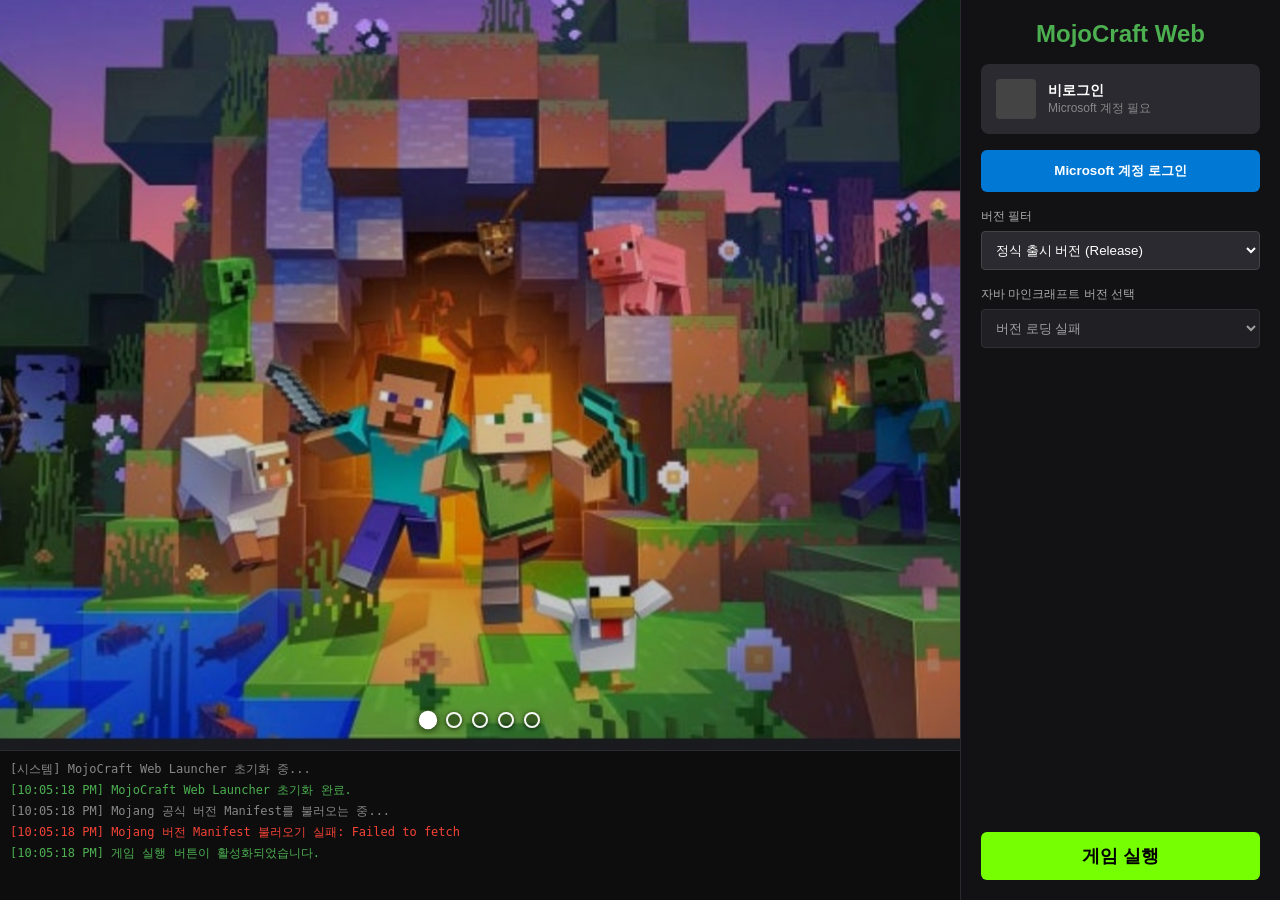
==== commit 23c8f544: "Update index.html" ====
--- a/index.html
+++ b/index.html
@@ -1,1083 +1,776 @@
 <!DOCTYPE html>
 <html lang="ko">
-
 <head>
-
-    <meta charset="UTF-8">
-
-    <meta
-        name="viewport"
-        content="width=device-width, initial-scale=1.0"
+<meta charset="UTF-8">
+<meta name="viewport" content="width=device-width, initial-scale=1.0">
+
+<title>MojoCraft Web</title>
+
+<style>
+* {
+    box-sizing: border-box;
+    margin: 0;
+    padding: 0;
+}
+
+html,
+body {
+    width: 100%;
+    height: 100%;
+}
+
+body {
+    font-family:
+        "Segoe UI",
+        Tahoma,
+        Geneva,
+        Verdana,
+        sans-serif;
+
+    background: #101014;
+    color: #fff;
+
+    display: flex;
+
+    overflow: hidden;
+}
+
+
+/* =========================================
+   메인 화면
+   ========================================= */
+
+#main-content {
+    flex: 1;
+
+    min-width: 0;
+
+    display: flex;
+    flex-direction: column;
+
+    position: relative;
+}
+
+#screen-container {
+    flex: 1;
+
+    position: relative;
+
+    overflow: hidden;
+
+    background: #000;
+}
+
+#gameImage {
+    position: absolute;
+
+    inset: 0;
+
+    width: 100%;
+    height: 100%;
+
+    object-fit: cover;
+
+    user-select: none;
+    pointer-events: none;
+
+    transition:
+        opacity 0.7s ease,
+        transform 0.7s ease;
+}
+
+
+/* =========================================
+   이미지 어두운 오버레이
+   ========================================= */
+
+#screen-overlay {
+    position: absolute;
+
+    inset: 0;
+
+    background:
+        linear-gradient(
+            to bottom,
+            rgba(0,0,0,0.05),
+            rgba(0,0,0,0.25)
+        );
+
+    pointer-events: none;
+}
+
+
+/* =========================================
+   이미지 인디케이터
+   ========================================= */
+
+#image-indicators {
+    position: absolute;
+
+    left: 0;
+    right: 0;
+    bottom: 22px;
+
+    width: 100%;
+
+    display: flex;
+
+    flex-direction: row;
+
+    align-items: center;
+    justify-content: center;
+
+    gap: 10px;
+
+    z-index: 1000;
+
+    pointer-events: auto;
+}
+
+.image-indicator {
+    appearance: none;
+    -webkit-appearance: none;
+
+    display: flex;
+
+    align-items: center;
+    justify-content: center;
+
+    width: 16px;
+    height: 16px;
+
+    min-width: 16px;
+    min-height: 16px;
+
+    margin: 0;
+    padding: 0;
+
+    border: 2px solid rgba(255,255,255,0.95);
+
+    border-radius: 50%;
+
+    background: rgba(0,0,0,0.35);
+
+    box-shadow:
+        0 1px 5px rgba(0,0,0,0.7);
+
+    cursor: pointer;
+
+    pointer-events: auto;
+
+    opacity: 1;
+
+    transition:
+        transform 0.2s ease,
+        background 0.2s ease;
+}
+
+.image-indicator:hover {
+    transform: scale(1.15);
+}
+
+.image-indicator.active {
+    background: #fff;
+
+    border-color: #fff;
+
+    transform: scale(1.15);
+
+    box-shadow:
+        0 1px 7px rgba(0,0,0,0.8);
+}
+
+
+/* =========================================
+   로그
+   ========================================= */
+
+#log-panel {
+    height: 150px;
+
+    flex-shrink: 0;
+
+    background: #0d0d0e;
+
+    border-top:
+        1px solid #2a2a30;
+
+    padding: 10px;
+
+    font-family: monospace;
+
+    font-size: 12px;
+
+    overflow-y: auto;
+
+    color: #aaa;
+
+    z-index: 10;
+}
+
+.log-entry {
+    margin-bottom: 4px;
+}
+
+.log-entry.info {
+    color: #888;
+}
+
+.log-entry.success {
+    color: #4CAF50;
+}
+
+.log-entry.error {
+    color: #f44336;
+}
+
+
+/* =========================================
+   오른쪽 사이드바
+   ========================================= */
+
+#sidebar {
+    width: 320px;
+
+    flex-shrink: 0;
+
+    background: #121214;
+
+    padding: 20px;
+
+    display: flex;
+    flex-direction: column;
+
+    gap: 16px;
+
+    border-left:
+        1px solid #2a2a30;
+}
+
+
+/* =========================================
+   로고
+   ========================================= */
+
+.logo {
+    font-size: 24px;
+
+    font-weight: bold;
+
+    color: #4CAF50;
+
+    text-align: center;
+}
+
+
+/* =========================================
+   계정 카드
+   ========================================= */
+
+.account-card {
+    background: #2a2a30;
+
+    padding: 15px;
+
+    border-radius: 8px;
+
+    display: flex;
+
+    align-items: center;
+
+    gap: 12px;
+}
+
+.avatar {
+    width: 40px;
+    height: 40px;
+
+    background: #444;
+
+    border-radius: 4px;
+
+    object-fit: cover;
+}
+
+.user-info {
+    display: flex;
+
+    flex-direction: column;
+
+    min-width: 0;
+}
+
+.username {
+    font-weight: bold;
+
+    font-size: 14px;
+
+    white-space: nowrap;
+
+    overflow: hidden;
+
+    text-overflow: ellipsis;
+}
+
+.status {
+    font-size: 12px;
+
+    color: #888;
+}
+
+
+/* =========================================
+   버튼
+   ========================================= */
+
+button {
+    padding: 12px;
+
+    border: none;
+
+    border-radius: 6px;
+
+    font-weight: bold;
+
+    cursor: pointer;
+
+    transition:
+        background 0.2s,
+        transform 0.1s,
+        opacity 0.2s;
+}
+
+button:active {
+    transform: scale(0.98);
+}
+
+
+/* 로그인 */
+
+.btn-login {
+    background: #0078d4;
+
+    color: white;
+}
+
+.btn-login:hover {
+    background: #005a9e;
+}
+
+
+/* 실행 */
+
+.btn-launch {
+    background: #76ff03;
+
+    color: #000;
+
+    font-size: 18px;
+
+    margin-top: auto;
+}
+
+.btn-launch:hover {
+    background: #64dd17;
+}
+
+.btn-launch:disabled {
+    background: #555;
+
+    color: #888;
+
+    cursor: not-allowed;
+}
+
+
+/* =========================================
+   버전 영역
+   ========================================= */
+
+.version-group {
+    display: flex;
+
+    flex-direction: column;
+
+    gap: 6px;
+}
+
+.version-group label {
+    font-size: 12px;
+
+    color: #aaa;
+}
+
+select {
+    padding: 10px;
+
+    background: #2a2a30;
+
+    color: white;
+
+    border:
+        1px solid #444;
+
+    border-radius: 4px;
+
+    outline: none;
+
+    cursor: pointer;
+
+    width: 100%;
+}
+
+select:disabled {
+    cursor: wait;
+
+    opacity: 0.6;
+}
+
+
+/* =========================================
+   버전 상태
+   ========================================= */
+
+#version-status {
+    font-size: 11px;
+
+    color: #777;
+
+    line-height: 1.4;
+
+    min-height: 15px;
+}
+
+
+/* =========================================
+   로딩 화면
+   ========================================= */
+
+#loading {
+    position: fixed;
+
+    inset: 0;
+
+    z-index: 2000;
+
+    display: none;
+
+    align-items: center;
+    justify-content: center;
+
+    background:
+        rgba(0,0,0,0.75);
+
+    backdrop-filter:
+        blur(5px);
+}
+
+.loading-box {
+    width: min(420px, 90vw);
+
+    background: #18181c;
+
+    border:
+        1px solid #333;
+
+    border-radius: 12px;
+
+    padding: 24px;
+
+    box-shadow:
+        0 20px 60px rgba(0,0,0,0.5);
+}
+
+.loading-title {
+    font-size: 18px;
+
+    font-weight: bold;
+
+    margin-bottom: 15px;
+}
+
+.loading-text {
+    color: #aaa;
+
+    font-size: 13px;
+
+    margin-bottom: 15px;
+}
+
+.progress-background {
+    width: 100%;
+
+    height: 8px;
+
+    background: #333;
+
+    border-radius: 20px;
+
+    overflow: hidden;
+}
+
+#loading-progress {
+    width: 0%;
+
+    height: 100%;
+
+    background: #76ff03;
+
+    transition:
+        width 0.25s ease;
+}
+
+#loading-percent {
+    margin-top: 8px;
+
+    text-align: right;
+
+    font-size: 12px;
+
+    color: #888;
+}
+
+
+/* =========================================
+   모바일
+   ========================================= */
+
+@media (max-width: 800px) {
+
+    body {
+        flex-direction: column;
+    }
+
+    #main-content {
+        min-height: 55vh;
+    }
+
+    #sidebar {
+        width: 100%;
+
+        height: auto;
+
+        max-height: 45vh;
+
+        overflow-y: auto;
+
+        border-left: none;
+
+        border-top:
+            1px solid #2a2a30;
+    }
+
+    .btn-launch {
+        margin-top: 10px;
+    }
+
+    #log-panel {
+        height: 100px;
+    }
+}
+</style>
+</head>
+
+
+<body>
+
+
+<!-- =========================================
+     메인 화면
+     ========================================= -->
+
+<div id="main-content">
+
+    <div id="screen-container">
+
+        <img
+            id="gameImage"
+            src="./images/minecraft-bg.jpg"
+            alt="Minecraft"
+        >
+
+        <div id="screen-overlay"></div>
+
+        <div id="image-indicators"></div>
+
+    </div>
+
+
+    <div id="log-panel">
+
+        <div class="log-entry info">
+            [시스템] MojoCraft Web Launcher 초기화 중...
+        </div>
+
+    </div>
+
+</div>
+
+
+
+<!-- =========================================
+     사이드바
+     ========================================= -->
+
+<div id="sidebar">
+
+    <div class="logo">
+        MojoCraft Web
+    </div>
+
+
+    <!-- 계정 -->
+
+    <div
+        class="account-card"
+        id="account-card"
     >
 
-    <title>MojoCraft Web</title>
-
-
-    <style>
-
-        /* =====================================================
-           기본
-        ===================================================== */
-
-        * {
-            box-sizing: border-box;
-        }
-
-
-        html,
-        body {
-            margin: 0;
-            padding: 0;
-
-            width: 100%;
-            height: 100%;
-
-            overflow: hidden;
-
-            font-family:
-                Arial,
-                Helvetica,
-                sans-serif;
-
-            background: #111;
-            color: #fff;
-        }
-
-
-        body {
-            display: flex;
-        }
-
-
-        /* =====================================================
-           전체 앱
-        ===================================================== */
-
-        #app {
-            width: 100%;
-            height: 100vh;
-
-            display: flex;
-
-            background: #111;
-        }
-
-
-        /* =====================================================
-           메인
-        ===================================================== */
-
-        #main {
-            flex: 1;
-
-            height: 100%;
-
-            display: flex;
-            flex-direction: column;
-
-            min-width: 0;
-
-            background: #111;
-        }
-
-
-        /* =====================================================
-           사진 화면
-        ===================================================== */
-
-        #screen-container {
-            position: relative;
-
-            flex: 1;
-
-            width: 100%;
-            min-height: 0;
-
-            overflow: hidden;
-
-            background: #111;
-        }
-
-
-        #gameImage {
-            position: absolute;
-
-            top: 0;
-            left: 0;
-
-            width: 100%;
-            height: 100%;
-
-            object-fit: cover;
-
-            display: block;
-
-            opacity: 1;
-
-            transition:
-                opacity 0.45s ease;
-
-            z-index: 1;
-        }
-
-
-        #gameImage.fade-out {
-            opacity: 0;
-        }
-
-
-        /* =====================================================
-           ★ 사진 인디케이터
-        ===================================================== */
-
-        #image-indicators {
-            position: absolute;
-
-            left: 0;
-            right: 0;
-
-            bottom: 22px;
-
-            width: 100%;
-
-            display: flex;
-
-            flex-direction: row;
-
-            align-items: center;
-            justify-content: center;
-
-            gap: 10px;
-
-            z-index: 1000;
-
-            pointer-events: auto;
-        }
-
-
-        .image-indicator {
-            appearance: none;
-            -webkit-appearance: none;
-
-            display: flex;
-
-            align-items: center;
-            justify-content: center;
-
-            width: 16px;
-            height: 16px;
-
-            min-width: 16px;
-            min-height: 16px;
-
-            margin: 0;
-            padding: 0;
-
-            border: 2px solid rgba(255,255,255,0.95);
-
-            border-radius: 50%;
-
-            background: rgba(0,0,0,0.35);
-
-            box-shadow:
-                0 1px 5px rgba(0,0,0,0.7);
-
-            cursor: pointer;
-
-            pointer-events: auto;
-
-            opacity: 1;
-
-            transition:
-                transform 0.15s ease,
-                background 0.15s ease,
-                box-shadow 0.15s ease;
-        }
-
-
-        /* 마우스를 올렸을 때 */
-
-        .image-indicator:hover {
-            transform: scale(1.25);
-
-            background:
-                rgba(255,255,255,0.75);
-
-            box-shadow:
-                0 2px 8px rgba(0,0,0,0.8);
-        }
-
-
-        /* 현재 사진 */
-
-        .image-indicator.active {
-            background: #fff;
-
-            border-color: #fff;
-
-            transform: scale(1.15);
-
-            box-shadow:
-                0 1px 7px rgba(0,0,0,0.8);
-        }
-
-
-        .image-indicator:focus {
-            outline: 2px solid #fff;
-
-            outline-offset: 3px;
-        }
-
-
-        /* =====================================================
-           로딩
-        ===================================================== */
-
-        #loading {
-            position: absolute;
-
-            inset: 0;
-
-            display: none;
-
-            align-items: center;
-            justify-content: center;
-
-            background:
-                rgba(0,0,0,0.65);
-
-            z-index: 2000;
-        }
-
-
-        #loading.active {
-            display: flex;
-        }
-
-
-        .loading-box {
-            width: min(420px,85%);
-
-            padding: 24px;
-
-            background:
-                rgba(20,20,20,0.96);
-
-            border-radius: 12px;
-
-            box-shadow:
-                0 10px 40px
-                rgba(0,0,0,0.5);
-        }
-
-
-        .loading-title {
-            font-size: 18px;
-
-            font-weight: bold;
-
-            margin-bottom: 16px;
-        }
-
-
-        .progress-background {
-            width: 100%;
-            height: 8px;
-
-            background: #333;
-
-            border-radius: 10px;
-
-            overflow: hidden;
-        }
-
-
-        .progress-bar {
-            width: 0%;
-            height: 100%;
-
-            background: #4caf50;
-
-            transition:
-                width 0.2s ease;
-        }
-
-
-        #progress-text {
-            margin-top: 10px;
-
-            font-size: 13px;
-
-            color: #aaa;
-
-            text-align: right;
-        }
-
-
-        /* =====================================================
-           로그
-        ===================================================== */
-
-        #log-panel {
-            height: 120px;
-
-            padding:
-                10px 14px;
-
-            background: #0c0c0c;
-
-            border-top:
-                1px solid #292929;
-
-            overflow-y: auto;
-
-            font-family: monospace;
-
-            font-size: 12px;
-
-            color: #aaa;
-        }
-
-
-        .log-line {
-            margin-bottom: 4px;
-        }
-
-
-        .log-success {
-            color: #75d175;
-        }
-
-
-        .log-error {
-            color: #ff7373;
-        }
-
-
-        .log-info {
-            color: #80bfff;
-        }
-
-
-        /* =====================================================
-           오른쪽 사이드바
-        ===================================================== */
-
-        #sidebar {
-            width: 320px;
-
-            height: 100%;
-
-            flex-shrink: 0;
-
-            background: #181818;
-
-            border-left:
-                1px solid #303030;
-
-            display: flex;
-
-            flex-direction: column;
-
-            overflow-y: auto;
-        }
-
-
-        /* =====================================================
-           헤더
-        ===================================================== */
-
-        .sidebar-header {
-            padding:
-                22px 20px 16px;
-
-            border-bottom:
-                1px solid #303030;
-        }
-
-
-        .logo {
-            font-size: 24px;
-
-            font-weight: 800;
-
-            color: #fff;
-
-            letter-spacing: -1px;
-        }
-
-
-        .subtitle {
-            margin-top: 5px;
-
-            color: #888;
-
-            font-size: 12px;
-        }
-
-
-        /* =====================================================
-           계정
-        ===================================================== */
-
-        .account-section {
-            padding: 16px;
-        }
-
-
-        .account-card {
-            display: flex;
-
-            align-items: center;
-
-            padding: 12px;
-
-            background: #222;
-
-            border:
-                1px solid #333;
-
-            border-radius: 10px;
-
-            margin-bottom: 10px;
-        }
-
-
-        .account-avatar {
-            width: 42px;
-            height: 42px;
-
-            display: flex;
-
-            align-items: center;
-            justify-content: center;
-
-            background: #333;
-
-            border-radius: 8px;
-
-            font-size: 21px;
-
-            margin-right: 10px;
-        }
-
-
-        .account-info {
-            flex: 1;
-
-            min-width: 0;
-        }
-
-
-        .account-name {
-            font-size: 14px;
-
-            font-weight: bold;
-
-            white-space: nowrap;
-
-            overflow: hidden;
-
-            text-overflow: ellipsis;
-        }
-
-
-        .account-status {
-            margin-top: 4px;
-
-            color: #777;
-
-            font-size: 11px;
-        }
-
-
-        /* =====================================================
-           버튼
-        ===================================================== */
-
-        button {
-            font-family: inherit;
-        }
-
-
-        #login-button,
-        #launch-button,
-        .filter-button {
-            cursor: pointer;
-        }
-
-
-        #login-button {
-            width: 100%;
-
-            padding: 12px;
-
-            border:
-                1px solid #444;
-
-            border-radius: 8px;
-
-            background: #2b2b2b;
-
-            color: #fff;
-
-            font-size: 14px;
-
-            font-weight: bold;
-        }
-
-
-        #login-button:hover {
-            filter: brightness(1.1);
-        }
-
-
-        #launch-button {
-            width: 100%;
-
-            padding: 14px;
-
-            margin-top: 14px;
-
-            border: 0;
-
-            border-radius: 8px;
-
-            background: #4caf50;
-
-            color: #fff;
-
-            font-size: 16px;
-
-            font-weight: bold;
-        }
-
-
-        #launch-button:hover {
-            filter: brightness(1.08);
-        }
-
-
-        #launch-button:disabled {
-            opacity: 0.5;
-
-            cursor: not-allowed;
-        }
-
-
-        /* =====================================================
-           버전
-        ===================================================== */
-
-        .version-section {
-            padding:
-                0 16px 16px;
-        }
-
-
-        .section-title {
-            font-size: 12px;
-
-            color: #888;
-
-            margin-bottom: 8px;
-
-            text-transform: uppercase;
-        }
-
-
-        .version-filter {
-            display: flex;
-
-            gap: 6px;
-
-            margin-bottom: 10px;
-        }
-
-
-        .filter-button {
-            flex: 1;
-
-            padding:
-                8px 4px;
-
-            border:
-                1px solid #333;
-
-            border-radius: 8px;
-
-            background: #242424;
-
-            color: #aaa;
-
-            font-size: 11px;
-
-            font-weight: bold;
-        }
-
-
-        .filter-button:hover {
-            filter: brightness(1.1);
-        }
-
-
-        .filter-button.active {
-            background: #3b3b3b;
-
-            color: #fff;
-
-            border-color: #555;
-        }
-
-
-        #version-search {
-            width: 100%;
-
-            padding:
-                10px 11px;
-
-            border:
-                1px solid #383838;
-
-            border-radius: 7px;
-
-            background: #222;
-
-            color: #fff;
-
-            outline: none;
-
-            margin-bottom: 10px;
-        }
-
-
-        #version-search:focus {
-            border-color: #555;
-        }
-
-
-        #version-list {
-            max-height: 300px;
-
-            overflow-y: auto;
-
-            border:
-                1px solid #2d2d2d;
-
-            border-radius: 8px;
-
-            background: #202020;
-        }
-
-
-        .version-item {
-            padding:
-                10px 11px;
-
-            border-bottom:
-                1px solid #2d2d2d;
-
-            cursor: pointer;
-
-            transition:
-                background 0.15s;
-        }
-
-
-        .version-item:last-child {
-            border-bottom: 0;
-        }
-
-
-        .version-item:hover {
-            background: #2b2b2b;
-        }
-
-
-        .version-item.selected {
-            background: #343434;
-
-            box-shadow:
-                inset 3px 0 0 #4caf50;
-        }
-
-
-        .version-name {
-            font-size: 13px;
-
-            font-weight: bold;
-        }
-
-
-        .version-type {
-            margin-top: 3px;
-
-            color: #777;
-
-            font-size: 10px;
-        }
-
-
-        /* =====================================================
-           실행 영역
-        ===================================================== */
-
-        .launch-section {
-            padding:
-                0 16px 20px;
-
-            margin-top: auto;
-        }
-
-
-        #selected-version {
-            margin-bottom: 7px;
-
-            font-size: 12px;
-
-            color: #888;
-
-            text-align: center;
-        }
-
-
-        /* =====================================================
-           모바일
-        ===================================================== */
-
-        @media (max-width: 800px) {
-
-            #app {
-                flex-direction: column;
-            }
-
-
-            #main {
-                height: 55vh;
-
-                flex: none;
-            }
-
-
-            #sidebar {
-                width: 100%;
-
-                height: 45vh;
-
-                border-left: 0;
-
-                border-top:
-                    1px solid #303030;
-            }
-
-
-            #log-panel {
-                height: 80px;
-            }
-
-
-            .sidebar-header {
-                padding:
-                    14px 16px 10px;
-            }
-
-
-            .account-section {
-                padding:
-                    10px 16px;
-            }
-
-
-            .version-section {
-                padding-bottom: 10px;
-            }
-
-
-            .launch-section {
-                padding-bottom: 14px;
-            }
-
-
-            #image-indicators {
-                bottom: 16px;
-
-                gap: 8px;
-            }
-
-
-            .image-indicator {
-                width: 15px;
-                height: 15px;
-
-                min-width: 15px;
-                min-height: 15px;
-            }
-
-        }
-
-    </style>
-
-</head>
-
-
-<body>
-
-
-<div id="app">
-
-
-    <!-- =====================================================
-         메인
-    ===================================================== -->
-
-    <main id="main">
-
-
-        <section id="screen-container">
-
-
-            <!-- Minecraft 사진 -->
-
-            <img
-                id="gameImage"
-                src="./images/minecraft-bg.jpg"
-                alt="Minecraft"
+        <img
+            id="avatar"
+            class="avatar"
+            src="[data-uri]"
+            alt="Skin"
+        >
+
+        <div class="user-info">
+
+            <span
+                class="username"
+                id="username"
             >
-
-
-            <!-- =================================================
-                 ★ 사진 인디케이터
-            ================================================= -->
+                비로그인
+            </span>
+
+            <span
+                class="status"
+                id="auth-status"
+            >
+                Microsoft 계정 필요
+            </span>
+
+        </div>
+
+    </div>
+
+
+    <!-- Microsoft 로그인 -->
+
+    <button
+        class="btn-login"
+        id="login-btn"
+        onclick="startMicrosoftOAuth()"
+    >
+        Microsoft 계정 로그인
+    </button>
+
+
+    <!-- 버전 필터 -->
+
+    <div class="version-group">
+
+        <label for="version-type">
+            버전 필터
+        </label>
+
+        <select
+            id="version-type"
+            onchange="filterVersions()"
+        >
+
+            <option value="release">
+                정식 출시 버전 (Release)
+            </option>
+
+            <option value="all">
+                전체 버전 (Snapshot/Beta 포함)
+            </option>
+
+            <option value="snapshot">
+                스냅샷 (Snapshot)
+            </option>
+
+        </select>
+
+    </div>
+
+
+    <!-- Minecraft 버전 -->
+
+    <div class="version-group">
+
+        <label for="java-version">
+            자바 마인크래프트 버전 선택
+        </label>
+
+        <select
+            id="java-version"
+            disabled
+        >
+
+            <option value="">
+                버전 불러오는 중...
+            </option>
+
+        </select>
+
+        <div id="version-status"></div>
+
+    </div>
+
+
+    <!-- 실행 -->
+
+    <button
+        class="btn-launch"
+        id="launch-btn"
+        disabled
+        onclick="launchGameEngine()"
+    >
+        게임 실행
+    </button>
+
+</div>
+
+
+
+<!-- =========================================
+     로딩 화면
+     ========================================= -->
+
+<div id="loading">
+
+    <div class="loading-box">
+
+        <div
+            class="loading-title"
+            id="loading-title"
+        >
+            MojoCraft 준비 중
+        </div>
+
+        <div
+            class="loading-text"
+            id="loading-text"
+        >
+            Core Engine으로 연결하는 중...
+        </div>
+
+        <div class="progress-background">
 
             <div
-                id="image-indicators"
+                id="loading-progress"
             ></div>
 
-
-            <!-- =================================================
-                 로딩
-            ================================================= -->
-
-            <div id="loading">
-
-
-                <div class="loading-box">
-
-
-                    <div class="loading-title">
-                        Minecraft 실행 준비 중...
-                    </div>
-
-
-                    <div
-                        class="progress-background"
-                    >
-
-                        <div
-                            id="progress-bar"
-                            class="progress-bar"
-                        ></div>
-
-                    </div>
-
-
-                    <div
-                        id="progress-text"
-                    >
-                        0%
-                    </div>
-
-
-                </div>
-
-
-            </div>
-
-
-        </section>
-
-
-        <!-- 로그 -->
-
-        <section
-            id="log-panel"
-        ></section>
-
-
-    </main>
-
-
-
-    <!-- =====================================================
-         오른쪽 사이드바
-    ===================================================== -->
-
-    <aside id="sidebar">
-
-
-        <header
-            class="sidebar-header"
+        </div>
+
+        <div
+            id="loading-percent"
         >
-
-            <div class="logo">
-                MojoCraft
-            </div>
-
-
-            <div class="subtitle">
-                Web Minecraft Launcher
-            </div>
-
-        </header>
-
-
-
-        <!-- =================================================
-             계정
-        ================================================= -->
-
-        <section
-            class="account-section"
-        >
-
-
-            <div
-                class="account-card"
-            >
-
-                <div
-                    class="account-avatar"
-                >
-                    ⛏️
-                </div>
-
-
-                <div
-                    class="account-info"
-                >
-
-                    <div
-                        id="account-name"
-                        class="account-name"
-                    >
-                        로그인 필요
-                    </div>
-
-
-                    <div
-                        id="account-status"
-                        class="account-status"
-                    >
-                        Microsoft 계정
-                    </div>
-
-                </div>
-
-            </div>
-
-
-            <button
-                id="login-button"
-            >
-                Microsoft 로그인
-            </button>
-
-
-        </section>
-
-
-
-        <!-- =================================================
-             Minecraft 버전
-        ================================================= -->
-
-        <section
-            class="version-section"
-        >
-
-
-            <div
-                class="section-title"
-            >
-                Minecraft 버전
-            </div>
-
-
-            <div
-                class="version-filter"
-            >
-
-                <button
-                    class="filter-button active"
-                    data-filter="release"
-                >
-                    Release
-                </button>
-
-
-                <button
-                    class="filter-button"
-                    data-filter="snapshot"
-                >
-                    Snapshot
-                </button>
-
-
-                <button
-                    class="filter-button"
-                    data-filter="all"
-                >
-                    전체
-                </button>
-
-            </div>
-
-
-            <input
-                id="version-search"
-                type="text"
-                placeholder="버전 검색..."
-            >
-
-
-            <div
-                id="version-list"
-            ></div>
-
-
-        </section>
-
-
-
-        <!-- =================================================
-             실행
-        ================================================= -->
-
-        <section
-            class="launch-section"
-        >
-
-
-            <div
-                id="selected-version"
-            >
-                버전을 선택하세요
-            </div>
-
-
-            <button
-                id="launch-button"
-                disabled
-            >
-                게임 실행
-            </button>
-
-
-        </section>
-
-
-    </aside>
-
+            0%
+        </div>
+
+    </div>
 
 </div>
 
@@ -1085,1181 +778,1042 @@
 
 <script>
 
-
-    /* =====================================================
-       설정
-    ===================================================== */
-
-    const CLIENT_ID =
-        "YOUR_MICROSOFT_CLIENT_ID";
-
-
-    const MOJANG_MANIFEST_URL =
-        "https://launchermeta.mojang.com/mc/game/version_manifest_v2.json";
-
-
-
-    /* =====================================================
-       사진 5장
-    ===================================================== */
-
-    const backgroundImages = [
-
-        "./images/minecraft-bg.jpg",
-
-        "./images/minecraft-2.jpeg",
-
-        "./images/minecraft-3.jpeg",
-
-        "./images/minecraft-4.jpeg",
-
-        "./images/minecraft-5.jpeg"
-
-    ];
-
-
-    /*
-        현재 사진 번호
-
-        0 = 첫 번째
-        1 = 두 번째
-        2 = 세 번째
-        3 = 네 번째
-        4 = 다섯 번째
-    */
-
-    let currentImageIndex = 0;
-
-
-
-    /* =====================================================
-       DOM
-    ===================================================== */
-
-    const gameImage =
+/* =========================================
+   설정
+   ========================================= */
+
+const MOJANG_MANIFEST_URL =
+    "https://launchermeta.mojang.com/mc/game/version_manifest_v2.json";
+
+
+/*
+ * Microsoft OAuth를 실제로 연결할 경우
+ * Azure에서 발급받은 Client ID로 변경해야 한다.
+ *
+ * 현재는 UI만 준비한다.
+ */
+
+const CLIENT_ID =
+    "00000000-0000-0000-0000-000000000000";
+
+
+const REDIRECT_URI =
+    window.location.origin +
+    window.location.pathname;
+
+
+/* =========================================
+   상태
+   ========================================= */
+
+let allVersions = [];
+
+let authSession = {
+
+    accessToken: null,
+
+    minecraftToken: null,
+
+    uuid:
+        "00000000000000000000000000000000",
+
+    username:
+        "Player"
+
+};
+
+
+/* =========================================
+   로그
+   ========================================= */
+
+function log(
+    message,
+    type = "info"
+) {
+
+    const logPanel =
+        document.getElementById(
+            "log-panel"
+        );
+
+    if (!logPanel) {
+        return;
+    }
+
+    const entry =
+        document.createElement(
+            "div"
+        );
+
+    entry.className =
+        `log-entry ${type}`;
+
+    entry.innerText =
+        `[${new Date().toLocaleTimeString()}] ${message}`;
+
+    logPanel.appendChild(entry);
+
+    logPanel.scrollTop =
+        logPanel.scrollHeight;
+}
+
+
+/* =========================================
+   이미지 슬라이드
+   ========================================= */
+
+const gameImages = [
+
+    "./images/minecraft-bg.jpg",
+
+    "./images/minecraft-2.jpeg",
+
+    "./images/minecraft-3.jpeg",
+
+    "./images/minecraft-4.jpeg",
+
+    "./images/minecraft-5.jpeg"
+
+];
+
+let currentImageIndex = 0;
+
+let imageTimer = null;
+
+
+/* 이미지 표시 */
+
+function showGameImage(index) {
+
+    const image =
         document.getElementById(
             "gameImage"
         );
 
-
-    const indicatorContainer =
+    const indicators =
+        document.querySelectorAll(
+            ".image-indicator"
+        );
+
+    if (!image) {
+        return;
+    }
+
+    if (
+        index < 0 ||
+        index >= gameImages.length
+    ) {
+        return;
+    }
+
+    currentImageIndex = index;
+
+
+    /*
+     * 페이드 효과
+     */
+
+    image.style.opacity = "0";
+
+
+    setTimeout(() => {
+
+        image.src =
+            gameImages[index];
+
+        image.style.opacity = "1";
+
+    }, 250);
+
+
+    /*
+     * 인디케이터 업데이트
+     */
+
+    indicators.forEach(
+        (button, buttonIndex) => {
+
+            button.classList.toggle(
+                "active",
+                buttonIndex === index
+            );
+
+        }
+    );
+
+}
+
+
+/* 자동 이미지 변경 */
+
+function startImageRotation() {
+
+    if (imageTimer) {
+
+        clearInterval(
+            imageTimer
+        );
+
+    }
+
+    imageTimer =
+        setInterval(() => {
+
+            let next =
+                currentImageIndex + 1;
+
+            if (
+                next >= gameImages.length
+            ) {
+                next = 0;
+            }
+
+            showGameImage(next);
+
+        }, 15000);
+
+}
+
+
+/* 인디케이터 생성 */
+
+function createImageIndicators() {
+
+    const container =
         document.getElementById(
             "image-indicators"
         );
 
-
-    const versionList =
+    if (!container) {
+        return;
+    }
+
+    container.innerHTML = "";
+
+
+    gameImages.forEach(
+        (image, index) => {
+
+            const button =
+                document.createElement(
+                    "button"
+                );
+
+            button.type =
+                "button";
+
+            button.className =
+                "image-indicator";
+
+
+            if (index === 0) {
+
+                button.classList.add(
+                    "active"
+                );
+
+            }
+
+
+            button.setAttribute(
+                "aria-label",
+                `이미지 ${index + 1}`
+            );
+
+
+            button.addEventListener(
+                "click",
+                () => {
+
+                    showGameImage(
+                        index
+                    );
+
+                    startImageRotation();
+
+                }
+            );
+
+
+            container.appendChild(
+                button
+            );
+
+        }
+    );
+
+}
+
+
+/* =========================================
+   Mojang 버전 Manifest
+   ========================================= */
+
+async function fetchVersionManifest() {
+
+    try {
+
+        log(
+            "Mojang 공식 버전 Manifest를 불러오는 중...",
+            "info"
+        );
+
+
+        const response =
+            await fetch(
+                MOJANG_MANIFEST_URL
+            );
+
+
+        if (!response.ok) {
+
+            throw new Error(
+                `HTTP ${response.status}`
+            );
+
+        }
+
+
+        const data =
+            await response.json();
+
+
+        if (
+            !data ||
+            !Array.isArray(
+                data.versions
+            )
+        ) {
+
+            throw new Error(
+                "버전 데이터 형식이 올바르지 않습니다."
+            );
+
+        }
+
+
+        allVersions =
+            data.versions;
+
+
+        log(
+            `성공: 총 ${allVersions.length}개의 Minecraft Java 버전을 불러왔습니다.`,
+            "success"
+        );
+
+
+        filterVersions();
+
+
+        const select =
+            document.getElementById(
+                "java-version"
+            );
+
+        select.disabled = false;
+
+
+        updateVersionStatus();
+
+
+    } catch (error) {
+
+        console.error(error);
+
+
+        log(
+            `Mojang 버전 Manifest 불러오기 실패: ${error.message}`,
+            "error"
+        );
+
+
+        const select =
+            document.getElementById(
+                "java-version"
+            );
+
+
+        select.innerHTML = `
+            <option value="">
+                버전 로딩 실패
+            </option>
+        `;
+
+    }
+
+}
+
+
+/* =========================================
+   버전 필터
+   ========================================= */
+
+function filterVersions() {
+
+    const typeFilter =
         document.getElementById(
-            "version-list"
-        );
-
-
-    const versionSearch =
+            "version-type"
+        ).value;
+
+
+    const select =
         document.getElementById(
-            "version-search"
-        );
-
-
-    const launchButton =
+            "java-version"
+        );
+
+
+    select.innerHTML = "";
+
+
+    const filtered =
+        allVersions.filter(
+            version => {
+
+                if (
+                    typeFilter === "all"
+                ) {
+
+                    return true;
+
+                }
+
+                return (
+                    version.type ===
+                    typeFilter
+                );
+
+            }
+        );
+
+
+    filtered.forEach(
+        version => {
+
+            const option =
+                document.createElement(
+                    "option"
+                );
+
+
+            option.value =
+                version.id;
+
+
+            option.innerText =
+                `${version.id} (${version.type})`;
+
+
+            option.dataset.jsonUrl =
+                version.url;
+
+
+            option.dataset.releaseTime =
+                version.releaseTime ||
+                "";
+
+
+            select.appendChild(
+                option
+            );
+
+        }
+    );
+
+
+    if (
+        filtered.length > 0
+    ) {
+
+        select.value =
+            filtered[0].id;
+
+    }
+
+
+    updateVersionStatus();
+
+}
+
+
+/* =========================================
+   버전 정보 표시
+   ========================================= */
+
+function updateVersionStatus() {
+
+    const select =
         document.getElementById(
-            "launch-button"
-        );
-
-
-    const loginButton =
+            "java-version"
+        );
+
+    const status =
         document.getElementById(
-            "login-button"
-        );
-
+            "version-status"
+        );
+
+
+    if (
+        !select ||
+        !status
+    ) {
+
+        return;
+
+    }
+
+
+    if (
+        !select.value
+    ) {
+
+        status.textContent =
+            "";
+
+        return;
+
+    }
+
+
+    const option =
+        select.options[
+            select.selectedIndex
+        ];
+
+
+    const releaseTime =
+        option?.dataset?.releaseTime;
+
+
+    if (releaseTime) {
+
+        const date =
+            new Date(
+                releaseTime
+            );
+
+
+        if (
+            !Number.isNaN(
+                date.getTime()
+            )
+        ) {
+
+            status.textContent =
+                `출시일: ${date.toLocaleDateString(
+                    "ko-KR"
+                )}`;
+
+            return;
+
+        }
+
+    }
+
+
+    status.textContent =
+        "Mojang 공식 버전";
+
+
+}
+
+
+/* =========================================
+   Microsoft 로그인
+   ========================================= */
+
+function startMicrosoftOAuth() {
+
+    log(
+        "Microsoft OAuth 로그인 준비 중...",
+        "info"
+    );
+
+
+    /*
+     * 현재 Client ID가 실제 Azure App ID가 아니므로
+     * 여기서는 실제 로그인 페이지로 이동시키지 않는다.
+     *
+     * 나중에 Azure Client ID를 넣으면
+     * OAuth 연결 단계로 확장할 수 있다.
+     */
+
+    if (
+        !CLIENT_ID ||
+        CLIENT_ID ===
+        "00000000-0000-0000-0000-000000000000"
+    ) {
+
+        log(
+            "Microsoft Client ID가 아직 설정되지 않았습니다.",
+            "error"
+        );
+
+        alert(
+            "Microsoft 로그인은 Azure Client ID를 설정한 후 사용할 수 있습니다."
+        );
+
+        return;
+
+    }
+
+
+    const scopes =
+        encodeURIComponent(
+            "XboxLive.signin offline_access"
+        );
+
+
+    const authUrl =
+        "https://login.microsoftonline.com/consumers/oauth2/v2.0/authorize" +
+        `?client_id=${encodeURIComponent(CLIENT_ID)}` +
+        "&response_type=code" +
+        `&redirect_uri=${encodeURIComponent(
+            REDIRECT_URI
+        )}` +
+        `&scope=${scopes}` +
+        "&prompt=select_account";
+
+
+    window.location.href =
+        authUrl;
+
+}
+
+
+/* =========================================
+   OAuth Callback
+   ========================================= */
+
+function handleOAuthCallback() {
+
+    const params =
+        new URLSearchParams(
+            window.location.search
+        );
+
+
+    const code =
+        params.get("code");
+
+
+    if (!code) {
+
+        return;
+
+    }
+
+
+    /*
+     * 중요:
+     * 브라우저에서 받은 authorization code를
+     * 바로 Minecraft 토큰으로 바꾸는 것은 아니다.
+     *
+     * 실제 OAuth token exchange는
+     * 별도의 안전한 백엔드가 필요하다.
+     */
+
+    log(
+        "Microsoft 인증 코드를 수신했습니다.",
+        "success"
+    );
+
+
+    log(
+        "Token 교환 단계는 별도의 인증 서버 연결이 필요합니다.",
+        "info"
+    );
+
+
+    /*
+     * URL에서 code 제거
+     */
+
+    window.history.replaceState(
+        {},
+        document.title,
+        window.location.pathname
+    );
+
+}
+
+
+/* =========================================
+   로딩 UI
+   ========================================= */
+
+function showLoading(
+    title,
+    message,
+    progress = 0
+) {
 
     const loading =
         document.getElementById(
             "loading"
         );
 
-
-    const progressBar =
+    const titleElement =
         document.getElementById(
-            "progress-bar"
-        );
-
-
-    const progressText =
+            "loading-title"
+        );
+
+    const textElement =
         document.getElementById(
-            "progress-text"
-        );
-
-
-    const selectedVersionText =
+            "loading-text"
+        );
+
+    const progressElement =
         document.getElementById(
-            "selected-version"
-        );
-
-
-    const logPanel =
+            "loading-progress"
+        );
+
+    const percentElement =
         document.getElementById(
-            "log-panel"
-        );
-
-
-
-    /* =====================================================
-       상태
-    ===================================================== */
-
-    let versions = [];
-
-    let currentFilter = "release";
-
-    let selectedVersion = null;
-
-
-
-    /* =====================================================
-       사진 인디케이터 생성
-    ===================================================== */
-
-    function createImageIndicators() {
-
-
-        indicatorContainer.innerHTML =
-            "";
-
-
-        for (
-            let i = 0;
-            i < backgroundImages.length;
-            i++
+            "loading-percent"
+        );
+
+
+    loading.style.display =
+        "flex";
+
+
+    titleElement.textContent =
+        title;
+
+
+    textElement.textContent =
+        message;
+
+
+    progress =
+        Math.max(
+            0,
+            Math.min(
+                100,
+                progress
+            )
+        );
+
+
+    progressElement.style.width =
+        `${progress}%`;
+
+
+    percentElement.textContent =
+        `${Math.round(progress)}%`;
+
+}
+
+
+function hideLoading() {
+
+    const loading =
+        document.getElementById(
+            "loading"
+        );
+
+
+    loading.style.display =
+        "none";
+
+}
+
+
+/* =========================================
+   핵심:
+   index.html → mainpage.html 연결
+   ========================================= */
+
+async function launchGameEngine() {
+
+    const versionSelect =
+        document.getElementById(
+            "java-version"
+        );
+
+
+    const launchButton =
+        document.getElementById(
+            "launch-btn"
+        );
+
+
+    if (
+        !versionSelect ||
+        !versionSelect.value
+    ) {
+
+        log(
+            "먼저 Minecraft 버전을 선택해주세요.",
+            "error"
+        );
+
+        return;
+
+    }
+
+
+    const selectedVersion =
+        versionSelect.value;
+
+
+    const selectedOption =
+        versionSelect.options[
+            versionSelect.selectedIndex
+        ];
+
+
+    const jsonUrl =
+        selectedOption?.dataset?.jsonUrl ||
+        "";
+
+
+    /*
+     * 버튼 잠금
+     */
+
+    launchButton.disabled =
+        true;
+
+
+    showLoading(
+        "MojoCraft 준비 중",
+        `Minecraft ${selectedVersion} Core Engine으로 연결하는 중...`,
+        20
+    );
+
+
+    log(
+        `Minecraft ${selectedVersion} 선택`,
+        "info"
+    );
+
+
+    try {
+
+        /*
+         * mainpage.html에 전달할 파라미터
+         */
+
+        const params =
+            new URLSearchParams();
+
+
+        params.set(
+            "version",
+            selectedVersion
+        );
+
+
+        if (jsonUrl) {
+
+            params.set(
+                "json",
+                jsonUrl
+            );
+
+        }
+
+
+        /*
+         * 로그인 정보가 존재할 경우 전달
+         */
+
+        if (
+            authSession.username
         ) {
 
-
-            const indicator =
-                document.createElement(
-                    "button"
-                );
-
-
-            indicator.type =
-                "button";
-
-
-            indicator.className =
-                "image-indicator";
-
-
-            indicator.setAttribute(
-                "aria-label",
-                `${i + 1}번째 사진 보기`
+            params.set(
+                "username",
+                authSession.username
             );
 
-
-            /*
-                클릭하면 해당 사진으로 이동
-            */
-
-            indicator.addEventListener(
-                "click",
-                function(event) {
-
-                    event.preventDefault();
-
-                    event.stopPropagation();
-
-                    showBackgroundImage(i);
-
-                }
+        }
+
+
+        if (
+            authSession.uuid
+        ) {
+
+            params.set(
+                "uuid",
+                authSession.uuid
             );
 
-
-            indicatorContainer.appendChild(
-                indicator
+        }
+
+
+        /*
+         * 현재 인증 토큰이 있다면 전달
+         *
+         * 실제 서비스에서는 access token을
+         * URL에 넣지 않는 것이 좋다.
+         */
+
+        /*
+        if (authSession.minecraftToken) {
+            params.set(
+                "token",
+                authSession.minecraftToken
             );
-
         }
-
-
-        updateIndicators();
-
-    }
-
-
-
-    /* =====================================================
-       현재 인디케이터 표시
-    ===================================================== */
-
-    function updateIndicators() {
-
-
-        const indicators =
-            document.querySelectorAll(
-                ".image-indicator"
-            );
-
-
-        indicators.forEach(
-            function(
-                indicator,
-                index
-            ) {
-
-
-                if (
-                    index ===
-                    currentImageIndex
-                ) {
-
-                    indicator.classList.add(
-                        "active"
-                    );
-
-                } else {
-
-                    indicator.classList.remove(
-                        "active"
-                    );
-
-                }
-
-            }
-        );
-
-    }
-
-
-
-    /* =====================================================
-       특정 사진으로 이동
-    ===================================================== */
-
-    function showBackgroundImage(
-        index
-    ) {
+        */
+
+
+        log(
+            `Minecraft ${selectedVersion} 실행 준비...`,
+            "info"
+        );
+
+
+        showLoading(
+            "Core Engine 연결",
+            `Minecraft ${selectedVersion} 정보를 전달하는 중...`,
+            55
+        );
 
 
         /*
-            잘못된 번호 방지
-        */
-
-        if (
-            index < 0 ||
-            index >= backgroundImages.length
-        ) {
-
-            return;
-
-        }
+         * 짧은 지연을 주어 UI가 갱신되도록 함
+         */
+
+        await new Promise(
+            resolve =>
+                setTimeout(
+                    resolve,
+                    300
+                )
+        );
+
+
+        log(
+            "mainpage.html로 연결합니다.",
+            "success"
+        );
+
+
+        showLoading(
+            "Core Engine 연결",
+            "Minecraft 파일 엔진으로 이동하는 중...",
+            100
+        );
+
+
+        await new Promise(
+            resolve =>
+                setTimeout(
+                    resolve,
+                    250
+                )
+        );
 
 
         /*
-            같은 사진이면
-            인디케이터만 갱신
-        */
-
-        if (
-            index === currentImageIndex
-        ) {
-
-            updateIndicators();
-
-            return;
-
-        }
-
-
-        /*
-            현재 사진 숨기기
-        */
-
-        gameImage.classList.add(
-            "fade-out"
-        );
-
-
-        setTimeout(
-            function() {
-
-
-                currentImageIndex =
-                    index;
-
-
-                /*
-                    이미지 변경
-                */
-
-                gameImage.src =
-                    backgroundImages[
-                        currentImageIndex
-                    ];
-
-
-                /*
-                    이미지가 준비되면
-                    다시 나타나게 함
-                */
-
-                gameImage.onload =
-                    function() {
-
-
-                        gameImage.classList.remove(
-                            "fade-out"
-                        );
-
-
-                        updateIndicators();
-
-                    };
-
-
-                /*
-                    혹시 캐시 때문에
-                    onload가 이미 처리된 경우
-                */
-
-                if (
-                    gameImage.complete
-                ) {
-
-                    gameImage.classList.remove(
-                        "fade-out"
-                    );
-
-
-                    updateIndicators();
-
-                }
-
-            },
-            300
-        );
-
-    }
-
-
-
-    /* =====================================================
-       다음 사진
-    ===================================================== */
-
-    function changeBackgroundImage() {
-
-
-        let nextIndex =
-            currentImageIndex + 1;
-
-
-        /*
-            5번째 → 1번째
-        */
-
-        if (
-            nextIndex >=
-            backgroundImages.length
-        ) {
-
-            nextIndex = 0;
-
-        }
-
-
-        showBackgroundImage(
-            nextIndex
-        );
-
-    }
-
-
-
-    /* =====================================================
-       15초마다 자동 전환
-    ===================================================== */
-
-    setInterval(
-        changeBackgroundImage,
-        15000
-    );
-
-
-
-    /* =====================================================
-       로그
-    ===================================================== */
-
-    function addLog(
-        message,
-        type = "normal"
-    ) {
-
-
-        const line =
-            document.createElement(
-                "div"
-            );
-
-
-        line.className =
-            "log-line";
-
-
-        if (
-            type === "success"
-        ) {
-
-            line.classList.add(
-                "log-success"
-            );
-
-        }
-
-
-        if (
-            type === "error"
-        ) {
-
-            line.classList.add(
-                "log-error"
-            );
-
-        }
-
-
-        if (
-            type === "info"
-        ) {
-
-            line.classList.add(
-                "log-info"
-            );
-
-        }
-
-
-        const time =
-            new Date()
-                .toLocaleTimeString();
-
-
-        line.textContent =
-            `[${time}] ${message}`;
-
-
-        logPanel.appendChild(
-            line
-        );
-
-
-        logPanel.scrollTop =
-            logPanel.scrollHeight;
-
-    }
-
-
-
-    /* =====================================================
-       기본 버전
-    ===================================================== */
-
-    const fallbackVersions = [
-
-        {
-            id: "1.21.8",
-            type: "release"
-        },
-
-        {
-            id: "1.21.7",
-            type: "release"
-        },
-
-        {
-            id: "1.21.6",
-            type: "release"
-        },
-
-        {
-            id: "1.21.5",
-            type: "release"
-        },
-
-        {
-            id: "1.21.4",
-            type: "release"
-        },
-
-        {
-            id: "1.21.3",
-            type: "release"
-        },
-
-        {
-            id: "1.21.2",
-            type: "release"
-        },
-
-        {
-            id: "1.21.1",
-            type: "release"
-        },
-
-        {
-            id: "1.21",
-            type: "release"
-        },
-
-        {
-            id: "1.20.6",
-            type: "release"
-        },
-
-        {
-            id: "1.20.4",
-            type: "release"
-        },
-
-        {
-            id: "1.20.2",
-            type: "release"
-        },
-
-        {
-            id: "1.20.1",
-            type: "release"
-        },
-
-        {
-            id: "1.19.4",
-            type: "release"
-        },
-
-        {
-            id: "1.19.3",
-            type: "release"
-        },
-
-        {
-            id: "1.18.2",
-            type: "release"
-        },
-
-        {
-            id: "1.17.1",
-            type: "release"
-        },
-
-        {
-            id: "1.16.5",
-            type: "release"
-        },
-
-        {
-            id: "1.12.2",
-            type: "release"
-        },
-
-        {
-            id: "1.8.9",
-            type: "release"
-        }
-
-    ];
-
-
-
-    /* =====================================================
-       Mojang 버전 목록
-    ===================================================== */
-
-    async function loadVersions() {
-
-
-        addLog(
-            "Minecraft 버전 목록을 불러오는 중...",
-            "info"
-        );
-
-
-        try {
-
-
-            const response =
-                await fetch(
-                    MOJANG_MANIFEST_URL
-                );
-
-
-            if (
-                !response.ok
-            ) {
-
-                throw new Error(
-                    "버전 목록 요청 실패"
-                );
-
-            }
-
-
-            const data =
-                await response.json();
-
-
-            if (
-                !data ||
-                !Array.isArray(
-                    data.versions
-                )
-            ) {
-
-                throw new Error(
-                    "잘못된 버전 데이터"
-                );
-
-            }
-
-
-            versions =
-                data.versions.map(
-                    function(version) {
-
-                        return {
-
-                            id:
-                                version.id,
-
-                            type:
-                                version.type,
-
-                            url:
-                                version.url,
-
-                            time:
-                                version.time,
-
-                            releaseTime:
-                                version.releaseTime
-
-                        };
-
-                    }
-                );
-
-
-            addLog(
-                `${versions.length}개의 Minecraft 버전을 불러왔습니다.`,
-                "success"
-            );
-
-
-        } catch (error) {
-
-
-            console.error(error);
-
-
-            versions =
-                fallbackVersions;
-
-
-            addLog(
-                "버전 목록을 가져오지 못했습니다. 기본 목록을 사용합니다.",
-                "error"
-            );
-
-        }
-
-
-        renderVersions();
-
-    }
-
-
-
-    /* =====================================================
-       버전 렌더링
-    ===================================================== */
-
-    function renderVersions() {
-
-
-        versionList.innerHTML =
-            "";
-
-
-        const searchText =
-            versionSearch.value
-                .trim()
-                .toLowerCase();
-
-
-        const filteredVersions =
-            versions.filter(
-                function(version) {
-
-
-                    if (
-                        currentFilter !==
-                        "all" &&
-                        version.type !==
-                        currentFilter
-                    ) {
-
-                        return false;
-
-                    }
-
-
-                    if (
-                        searchText &&
-                        !version.id
-                            .toLowerCase()
-                            .includes(
-                                searchText
-                            )
-                    ) {
-
-                        return false;
-
-                    }
-
-
-                    return true;
-
-                }
-            );
-
-
-
-        if (
-            filteredVersions.length === 0
-        ) {
-
-
-            const empty =
-                document.createElement(
-                    "div"
-                );
-
-
-            empty.style.padding =
-                "15px";
-
-
-            empty.style.textAlign =
-                "center";
-
-
-            empty.style.color =
-                "#777";
-
-
-            empty.textContent =
-                "버전이 없습니다.";
-
-
-            versionList.appendChild(
-                empty
-            );
-
-
-            return;
-
-        }
-
-
-
-        filteredVersions.forEach(
-            function(version) {
-
-
-                const item =
-                    document.createElement(
-                        "div"
-                    );
-
-
-                item.className =
-                    "version-item";
-
-
-                if (
-                    selectedVersion &&
-                    selectedVersion.id ===
-                    version.id
-                ) {
-
-                    item.classList.add(
-                        "selected"
-                    );
-
-                }
-
-
-                const name =
-                    document.createElement(
-                        "div"
-                    );
-
-
-                name.className =
-                    "version-name";
-
-
-                name.textContent =
-                    version.id;
-
-
-                const type =
-                    document.createElement(
-                        "div"
-                    );
-
-
-                type.className =
-                    "version-type";
-
-
-                type.textContent =
-                    version.type ===
-                    "release"
-                        ? "Release"
-                        : "Snapshot";
-
-
-                item.appendChild(
-                    name
-                );
-
-
-                item.appendChild(
-                    type
-                );
-
-
-                item.addEventListener(
-                    "click",
-                    function() {
-
-                        selectVersion(
-                            version
-                        );
-
-                    }
-                );
-
-
-                versionList.appendChild(
-                    item
-                );
-
-            }
-        );
-
-    }
-
-
-
-    /* =====================================================
-       버전 선택
-    ===================================================== */
-
-    function selectVersion(
-        version
-    ) {
-
-
-        selectedVersion =
-            version;
-
-
-        selectedVersionText.textContent =
-            `선택됨: ${version.id}`;
+         * ★ 실제 연결 ★
+         */
+
+        window.location.href =
+            "./mainpage.html?" +
+            params.toString();
+
+
+    } catch (error) {
+
+        console.error(error);
+
+
+        hideLoading();
+
+
+        log(
+            `Core Engine 연결 실패: ${error.message}`,
+            "error"
+        );
 
 
         launchButton.disabled =
             false;
 
-
-        renderVersions();
-
-
-        addLog(
-            `Minecraft ${version.id} 선택`,
-            "info"
-        );
-
-    }
-
-
-
-    /* =====================================================
-       필터
-    ===================================================== */
-
-    document
-        .querySelectorAll(
-            ".filter-button"
-        )
-        .forEach(
-            function(button) {
-
-
-                button.addEventListener(
-                    "click",
-                    function() {
-
-
-                        document
-                            .querySelectorAll(
-                                ".filter-button"
-                            )
-                            .forEach(
-                                function(btn) {
-
-                                    btn.classList.remove(
-                                        "active"
-                                    );
-
-                                }
-                            );
-
-
-                        button.classList.add(
-                            "active"
-                        );
-
-
-                        currentFilter =
-                            button.dataset.filter;
-
-
-                        renderVersions();
-
-                    }
-                );
-
-            }
-        );
-
-
-
-    /* =====================================================
-       검색
-    ===================================================== */
-
-    versionSearch.addEventListener(
-        "input",
-        function() {
-
-            renderVersions();
-
-        }
-    );
-
-
-
-    /* =====================================================
-       Microsoft 로그인
-    ===================================================== */
-
-    loginButton.addEventListener(
-        "click",
-        function() {
-
-
-            addLog(
-                "Microsoft 로그인 버튼을 눌렀습니다.",
-                "info"
+    }
+
+}
+
+
+/* =========================================
+   초기화
+   ========================================= */
+
+window.addEventListener(
+    "DOMContentLoaded",
+    async () => {
+
+        log(
+            "MojoCraft Web Launcher 초기화 완료.",
+            "success"
+        );
+
+
+        /*
+         * 이미지
+         */
+
+        createImageIndicators();
+
+        showGameImage(0);
+
+        startImageRotation();
+
+
+        /*
+         * 버전 선택
+         */
+
+        const versionSelect =
+            document.getElementById(
+                "java-version"
             );
 
 
-            if (
-                CLIENT_ID ===
-                "YOUR_MICROSOFT_CLIENT_ID"
-            ) {
-
-
-                alert(
-                    "Microsoft OAuth Client ID를 설정해야 합니다."
-                );
-
-
-                addLog(
-                    "Microsoft Client ID가 설정되지 않았습니다.",
-                    "error"
-                );
-
-
-                return;
-
-            }
-
-
-            addLog(
-                "Microsoft 인증을 시작합니다...",
-                "info"
-            );
-
-        }
-    );
-
-
-
-    /* =====================================================
-       게임 실행
-    ===================================================== */
-
-    launchButton.addEventListener(
-        "click",
-        async function() {
-
-
-            if (
-                !selectedVersion
-            ) {
-
-
-                alert(
-                    "Minecraft 버전을 먼저 선택하세요."
-                );
-
-
-                return;
-
-            }
-
-
-            addLog(
-                `Minecraft ${selectedVersion.id} 실행 준비...`,
-                "info"
-            );
-
-
-            loading.classList.add(
-                "active"
-            );
-
-
-            launchButton.disabled =
-                true;
-
-
-            let progress = 0;
-
-
-            progressBar.style.width =
-                "0%";
-
-
-            progressText.textContent =
-                "0%";
-
-
-            /*
-                현재는 UI 테스트용
-            */
-
-            while (
-                progress < 100
-            ) {
-
-
-                await new Promise(
-                    function(resolve) {
-
-                        setTimeout(
-                            resolve,
-                            80
-                        );
-
-                    }
-                );
-
-
-                progress += 2;
-
-
-                if (
-                    progress > 100
-                ) {
-
-                    progress = 100;
-
-                }
-
-
-                progressBar.style.width =
-                    `${progress}%`;
-
-
-                progressText.textContent =
-                    `${progress}%`;
-
-            }
-
-
-            addLog(
-                `Minecraft ${selectedVersion.id} 실행 준비 완료`,
-                "success"
-            );
-
-
-            await new Promise(
-                function(resolve) {
-
-                    setTimeout(
-                        resolve,
-                        500
-                    );
-
-                }
-            );
-
-
-            loading.classList.remove(
-                "active"
-            );
-
-
-            launchButton.disabled =
-                false;
-
-
-            addLog(
-                "현재 버전에서는 실제 Minecraft Java 실행 엔진이 연결되지 않았습니다.",
-                "info"
-            );
-
-        }
-    );
-
-
-
-    /* =====================================================
-       초기화
-    ===================================================== */
-
-    createImageIndicators();
-
-
-    addLog(
-        "MojoCraft Web Launcher 시작",
-        "success"
-    );
-
-
-    addLog(
-        "사진 5장을 15초마다 자동으로 전환합니다.",
-        "info"
-    );
-
-
-    loadVersions();
-
+        versionSelect.addEventListener(
+            "change",
+            updateVersionStatus
+        );
+
+
+        /*
+         * OAuth callback 확인
+         */
+
+        handleOAuthCallback();
+
+
+        /*
+         * Mojang 버전 목록
+         */
+
+        await fetchVersionManifest();
+
+
+        /*
+         * 현재는 실제 Microsoft 로그인 없이도
+         * Core Engine 테스트가 가능하도록 한다.
+         */
+
+        document.getElementById(
+            "launch-btn"
+        ).disabled = false;
+
+
+        log(
+            "게임 실행 버튼이 활성화되었습니다.",
+            "success"
+        );
+
+    }
+);
 
 </script>
 
-
 </body>
-
 </html>
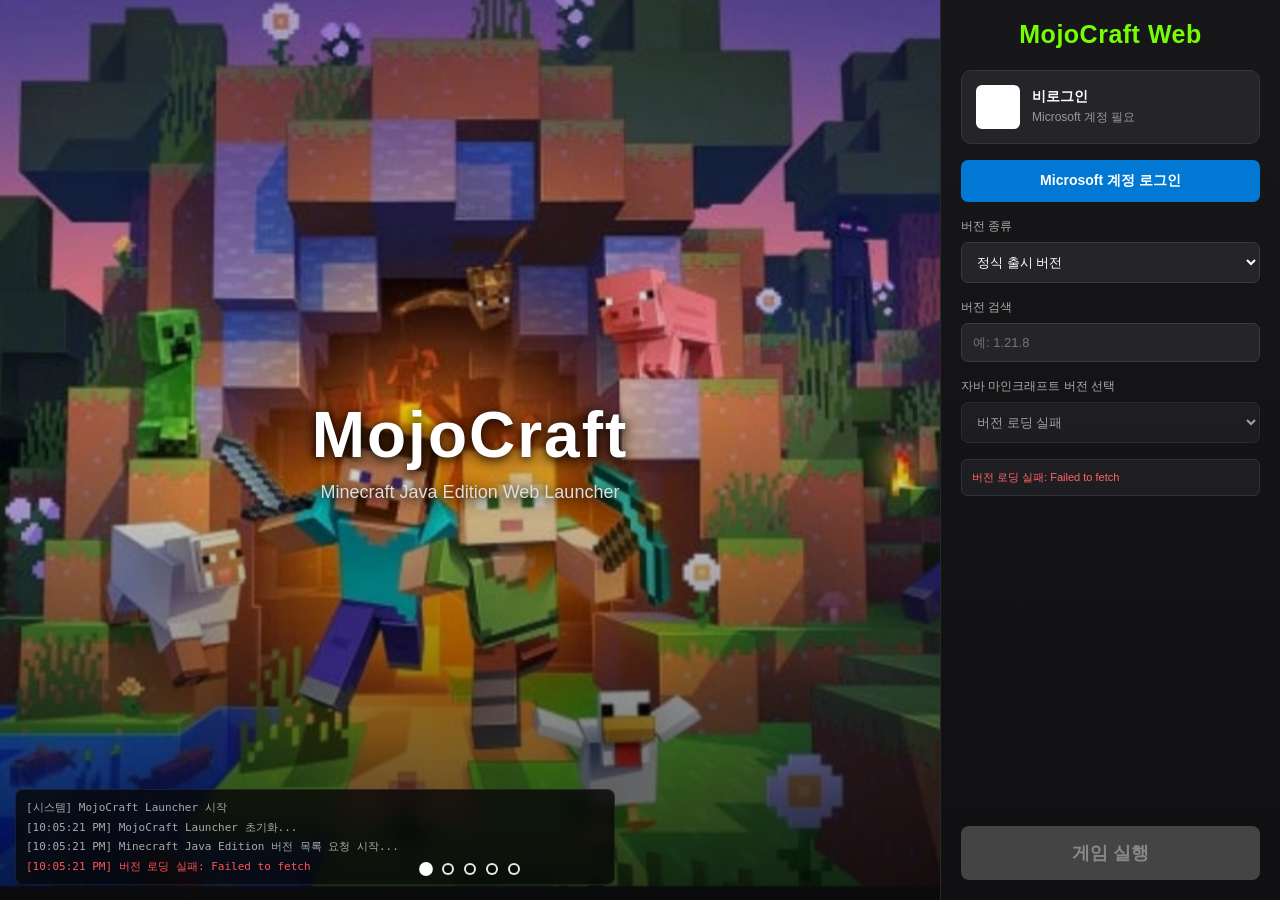
==== commit 29c5ff4e: "Update index.html" ====
--- a/index.html
+++ b/index.html
@@ -4,7 +4,7 @@
 <meta charset="UTF-8">
 <meta name="viewport" content="width=device-width, initial-scale=1.0">
 
-<title>MojoCraft Web</title>
+<title>MojoCraft Web Launcher</title>
 
 <style>
 * {
@@ -17,74 +17,73 @@
 body {
     width: 100%;
     height: 100%;
+    overflow: hidden;
 }
 
 body {
     font-family:
         "Segoe UI",
-        Tahoma,
-        Geneva,
-        Verdana,
+        Arial,
         sans-serif;
 
-    background: #101014;
+    background: #111;
     color: #fff;
+}
+
+/* =========================
+   전체 레이아웃
+========================= */
+
+#app {
+    width: 100%;
+    height: 100vh;
 
     display: flex;
+    background: #111;
+}
+
+/* =========================
+   메인 영역
+========================= */
+
+#main {
+    flex: 1;
+    min-width: 0;
+    height: 100%;
+
+    position: relative;
 
     overflow: hidden;
-}
-
-
-/* =========================================
-   메인 화면
-   ========================================= */
-
-#main-content {
-    flex: 1;
-
-    min-width: 0;
-
-    display: flex;
-    flex-direction: column;
-
-    position: relative;
-}
-
-#screen-container {
-    flex: 1;
-
-    position: relative;
-
-    overflow: hidden;
 
     background: #000;
 }
+
+/* 배경 이미지 */
 
 #gameImage {
     position: absolute;
 
-    inset: 0;
-
     width: 100%;
     height: 100%;
 
     object-fit: cover;
 
+    left: 0;
+    top: 0;
+
+    opacity: 1;
+
+    transition:
+        opacity 0.5s ease,
+        transform 0.5s ease;
+
     user-select: none;
     pointer-events: none;
-
-    transition:
-        opacity 0.7s ease,
-        transform 0.7s ease;
-}
-
-
-/* =========================================
-   이미지 어두운 오버레이
-   ========================================= */
-
-#screen-overlay {
+}
+
+/* 어두운 오버레이 */
+
+#imageOverlay {
     position: absolute;
 
     inset: 0;
@@ -92,496 +91,461 @@
     background:
         linear-gradient(
             to bottom,
-            rgba(0,0,0,0.05),
-            rgba(0,0,0,0.25)
+            rgba(0,0,0,0.20),
+            rgba(0,0,0,0.05) 45%,
+            rgba(0,0,0,0.70)
         );
 
     pointer-events: none;
 }
 
-
-/* =========================================
+/* 중앙 타이틀 */
+
+#centerContent {
+    position: absolute;
+
+    left: 50%;
+    top: 50%;
+
+    transform: translate(-50%, -50%);
+
+    text-align: center;
+
+    width: min(800px, 90%);
+
+    z-index: 10;
+
+    text-shadow:
+        0 2px 10px rgba(0,0,0,0.8),
+        0 4px 20px rgba(0,0,0,0.7);
+}
+
+#centerContent h1 {
+    font-size: clamp(32px, 5vw, 70px);
+    font-weight: 800;
+    letter-spacing: 2px;
+}
+
+#centerContent p {
+    margin-top: 10px;
+
+    color: #ddd;
+
+    font-size: clamp(13px, 1.5vw, 18px);
+}
+
+/* =========================
    이미지 인디케이터
-   ========================================= */
+========================= */
 
 #image-indicators {
     position: absolute;
 
-    left: 0;
-    right: 0;
-    bottom: 22px;
-
-    width: 100%;
+    left: 50%;
+    bottom: 25px;
+
+    transform: translateX(-50%);
 
     display: flex;
-
-    flex-direction: row;
-
-    align-items: center;
-    justify-content: center;
-
     gap: 10px;
 
     z-index: 1000;
-
-    pointer-events: auto;
 }
 
 .image-indicator {
-    appearance: none;
-    -webkit-appearance: none;
-
-    display: flex;
-
-    align-items: center;
-    justify-content: center;
-
-    width: 16px;
-    height: 16px;
-
-    min-width: 16px;
-    min-height: 16px;
-
-    margin: 0;
+    width: 12px;
+    height: 12px;
+
+    border-radius: 50%;
+
+    border: 2px solid rgba(255,255,255,0.9);
+
+    background: rgba(0,0,0,0.25);
+
     padding: 0;
 
-    border: 2px solid rgba(255,255,255,0.95);
-
-    border-radius: 50%;
-
-    background: rgba(0,0,0,0.35);
-
-    box-shadow:
-        0 1px 5px rgba(0,0,0,0.7);
-
     cursor: pointer;
-
-    pointer-events: auto;
-
-    opacity: 1;
 
     transition:
         transform 0.2s ease,
-        background 0.2s ease;
+        background 0.2s ease,
+        opacity 0.2s ease;
 }
 
 .image-indicator:hover {
-    transform: scale(1.15);
+    transform: scale(1.25);
 }
 
 .image-indicator.active {
     background: #fff;
 
-    border-color: #fff;
-
     transform: scale(1.15);
-
-    box-shadow:
-        0 1px 7px rgba(0,0,0,0.8);
-}
-
-
-/* =========================================
+}
+
+/* =========================
+   사이드바
+========================= */
+
+#sidebar {
+    width: 340px;
+    min-width: 340px;
+    height: 100%;
+
+    background:
+        linear-gradient(
+            180deg,
+            #17171a,
+            #101012
+        );
+
+    border-left: 1px solid #29292d;
+
+    padding: 20px;
+
+    display: flex;
+    flex-direction: column;
+
+    gap: 16px;
+
+    overflow-y: auto;
+}
+
+/* 로고 */
+
+.logo {
+    text-align: center;
+
+    font-size: 25px;
+    font-weight: 800;
+
+    color: #76ff03;
+
+    letter-spacing: 0.5px;
+
+    margin-bottom: 5px;
+}
+
+/* =========================
+   계정 카드
+========================= */
+
+.account-card {
+    display: flex;
+    align-items: center;
+
+    gap: 12px;
+
+    padding: 14px;
+
+    border-radius: 10px;
+
+    background: #252529;
+
+    border: 1px solid #34343a;
+}
+
+.avatar {
+    width: 44px;
+    height: 44px;
+
+    border-radius: 6px;
+
+    background: #444;
+
+    object-fit: cover;
+
+    flex-shrink: 0;
+}
+
+.user-info {
+    min-width: 0;
+
+    display: flex;
+    flex-direction: column;
+
+    gap: 3px;
+}
+
+.username {
+    font-size: 14px;
+    font-weight: 700;
+
+    overflow: hidden;
+    text-overflow: ellipsis;
+    white-space: nowrap;
+}
+
+.status {
+    font-size: 12px;
+    color: #999;
+}
+
+/* =========================
+   버튼
+========================= */
+
+button {
+    font-family: inherit;
+}
+
+.btn {
+    width: 100%;
+
+    padding: 12px 14px;
+
+    border: none;
+    border-radius: 7px;
+
+    font-size: 14px;
+    font-weight: 700;
+
+    cursor: pointer;
+
+    transition:
+        background 0.2s ease,
+        transform 0.1s ease,
+        opacity 0.2s ease;
+}
+
+.btn:active {
+    transform: scale(0.98);
+}
+
+.btn:disabled {
+    cursor: not-allowed;
+    opacity: 0.5;
+}
+
+.btn-login {
+    background: #0078d4;
+    color: #fff;
+}
+
+.btn-login:hover {
+    background: #106ebe;
+}
+
+/* =========================
+   버전 영역
+========================= */
+
+.version-box {
+    display: flex;
+    flex-direction: column;
+
+    gap: 7px;
+}
+
+.version-box label {
+    font-size: 12px;
+
+    color: #aaa;
+}
+
+select,
+input {
+    width: 100%;
+
+    padding: 11px;
+
+    border-radius: 7px;
+
+    border: 1px solid #3a3a40;
+
+    outline: none;
+
+    background: #252529;
+    color: #fff;
+
+    font-family: inherit;
+
+    font-size: 13px;
+}
+
+select:focus,
+input:focus {
+    border-color: #76ff03;
+}
+
+select:disabled {
+    opacity: 0.6;
+    cursor: wait;
+}
+
+/* =========================
+   버전 상태
+========================= */
+
+#version-status {
+    padding: 9px 10px;
+
+    border-radius: 6px;
+
+    background: #1e1e22;
+
+    border: 1px solid #303036;
+
+    font-size: 11px;
+
+    line-height: 1.5;
+
+    color: #aaa;
+}
+
+#version-status.success {
+    color: #7CFF55;
+}
+
+#version-status.error {
+    color: #ff6565;
+}
+
+/* =========================
+   실행 버튼
+========================= */
+
+#launch-btn {
+    margin-top: auto;
+
+    padding: 15px;
+
+    border: none;
+
+    border-radius: 8px;
+
+    background: #76ff03;
+
+    color: #000;
+
+    font-size: 18px;
+    font-weight: 800;
+
+    cursor: pointer;
+
+    transition:
+        background 0.2s ease,
+        transform 0.1s ease;
+}
+
+#launch-btn:hover:not(:disabled) {
+    background: #8cff35;
+}
+
+#launch-btn:active:not(:disabled) {
+    transform: scale(0.98);
+}
+
+#launch-btn:disabled {
+    background: #444;
+    color: #888;
+
+    cursor: not-allowed;
+}
+
+/* =========================
    로그
-   ========================================= */
+========================= */
 
 #log-panel {
-    height: 150px;
-
-    flex-shrink: 0;
-
-    background: #0d0d0e;
-
-    border-top:
-        1px solid #2a2a30;
+    position: absolute;
+
+    left: 15px;
+    bottom: 15px;
+
+    width: min(600px, calc(100% - 30px));
+
+    max-height: 135px;
 
     padding: 10px;
 
+    background: rgba(8,8,9,0.82);
+
+    border: 1px solid rgba(255,255,255,0.08);
+
+    border-radius: 8px;
+
+    backdrop-filter: blur(8px);
+
+    overflow-y: auto;
+
+    z-index: 20;
+
     font-family: monospace;
-
-    font-size: 12px;
-
-    overflow-y: auto;
+    font-size: 11px;
 
     color: #aaa;
-
-    z-index: 10;
 }
 
 .log-entry {
     margin-bottom: 4px;
+
+    line-height: 1.4;
+}
+
+.log-entry:last-child {
+    margin-bottom: 0;
+}
+
+.log-entry.success {
+    color: #6cff55;
+}
+
+.log-entry.error {
+    color: #ff5555;
 }
 
 .log-entry.info {
-    color: #888;
-}
-
-.log-entry.success {
-    color: #4CAF50;
-}
-
-.log-entry.error {
-    color: #f44336;
-}
-
-
-/* =========================================
-   오른쪽 사이드바
-   ========================================= */
-
-#sidebar {
-    width: 320px;
-
-    flex-shrink: 0;
-
-    background: #121214;
-
-    padding: 20px;
-
-    display: flex;
-    flex-direction: column;
-
-    gap: 16px;
-
-    border-left:
-        1px solid #2a2a30;
-}
-
-
-/* =========================================
-   로고
-   ========================================= */
-
-.logo {
-    font-size: 24px;
-
-    font-weight: bold;
-
-    color: #4CAF50;
-
-    text-align: center;
-}
-
-
-/* =========================================
-   계정 카드
-   ========================================= */
-
-.account-card {
-    background: #2a2a30;
-
-    padding: 15px;
-
-    border-radius: 8px;
-
-    display: flex;
-
-    align-items: center;
-
-    gap: 12px;
-}
-
-.avatar {
-    width: 40px;
-    height: 40px;
-
-    background: #444;
-
-    border-radius: 4px;
-
-    object-fit: cover;
-}
-
-.user-info {
-    display: flex;
-
-    flex-direction: column;
-
-    min-width: 0;
-}
-
-.username {
-    font-weight: bold;
-
-    font-size: 14px;
-
-    white-space: nowrap;
-
-    overflow: hidden;
-
-    text-overflow: ellipsis;
-}
-
-.status {
-    font-size: 12px;
-
-    color: #888;
-}
-
-
-/* =========================================
-   버튼
-   ========================================= */
-
-button {
-    padding: 12px;
-
-    border: none;
-
-    border-radius: 6px;
-
-    font-weight: bold;
-
-    cursor: pointer;
-
-    transition:
-        background 0.2s,
-        transform 0.1s,
-        opacity 0.2s;
-}
-
-button:active {
-    transform: scale(0.98);
-}
-
-
-/* 로그인 */
-
-.btn-login {
-    background: #0078d4;
-
-    color: white;
-}
-
-.btn-login:hover {
-    background: #005a9e;
-}
-
-
-/* 실행 */
-
-.btn-launch {
-    background: #76ff03;
-
-    color: #000;
-
-    font-size: 18px;
-
-    margin-top: auto;
-}
-
-.btn-launch:hover {
-    background: #64dd17;
-}
-
-.btn-launch:disabled {
-    background: #555;
-
-    color: #888;
-
-    cursor: not-allowed;
-}
-
-
-/* =========================================
-   버전 영역
-   ========================================= */
-
-.version-group {
-    display: flex;
-
-    flex-direction: column;
-
-    gap: 6px;
-}
-
-.version-group label {
-    font-size: 12px;
-
     color: #aaa;
 }
 
-select {
-    padding: 10px;
-
-    background: #2a2a30;
-
-    color: white;
-
-    border:
-        1px solid #444;
-
-    border-radius: 4px;
-
-    outline: none;
-
-    cursor: pointer;
-
-    width: 100%;
-}
-
-select:disabled {
-    cursor: wait;
-
-    opacity: 0.6;
-}
-
-
-/* =========================================
-   버전 상태
-   ========================================= */
-
-#version-status {
-    font-size: 11px;
-
-    color: #777;
-
-    line-height: 1.4;
-
-    min-height: 15px;
-}
-
-
-/* =========================================
-   로딩 화면
-   ========================================= */
-
-#loading {
-    position: fixed;
-
-    inset: 0;
-
-    z-index: 2000;
-
-    display: none;
-
-    align-items: center;
-    justify-content: center;
-
-    background:
-        rgba(0,0,0,0.75);
-
-    backdrop-filter:
-        blur(5px);
-}
-
-.loading-box {
-    width: min(420px, 90vw);
-
-    background: #18181c;
-
-    border:
-        1px solid #333;
-
-    border-radius: 12px;
-
-    padding: 24px;
-
-    box-shadow:
-        0 20px 60px rgba(0,0,0,0.5);
-}
-
-.loading-title {
-    font-size: 18px;
-
-    font-weight: bold;
-
-    margin-bottom: 15px;
-}
-
-.loading-text {
-    color: #aaa;
-
-    font-size: 13px;
-
-    margin-bottom: 15px;
-}
-
-.progress-background {
-    width: 100%;
-
-    height: 8px;
-
-    background: #333;
-
-    border-radius: 20px;
-
-    overflow: hidden;
-}
-
-#loading-progress {
-    width: 0%;
-
-    height: 100%;
-
-    background: #76ff03;
-
-    transition:
-        width 0.25s ease;
-}
-
-#loading-percent {
-    margin-top: 8px;
-
-    text-align: right;
-
-    font-size: 12px;
-
-    color: #888;
-}
-
-
-/* =========================================
+/* =========================
    모바일
-   ========================================= */
+========================= */
 
 @media (max-width: 800px) {
 
-    body {
+    #app {
         flex-direction: column;
     }
 
-    #main-content {
-        min-height: 55vh;
+    #main {
+        height: 55vh;
+        flex: none;
     }
 
     #sidebar {
         width: 100%;
-
-        height: auto;
-
-        max-height: 45vh;
+        min-width: 0;
+        height: 45vh;
+
+        border-left: none;
+        border-top: 1px solid #29292d;
+
+        padding: 14px;
 
         overflow-y: auto;
-
-        border-left: none;
-
-        border-top:
-            1px solid #2a2a30;
     }
 
-    .btn-launch {
-        margin-top: 10px;
+    #log-panel {
+        max-height: 95px;
     }
 
-    #log-panel {
-        height: 100px;
+    #launch-btn {
+        margin-top: 0;
     }
 }
 </style>
 </head>
 
-
 <body>
 
-
-<!-- =========================================
-     메인 화면
-     ========================================= -->
-
-<div id="main-content">
-
-    <div id="screen-container">
+<div id="app">
+
+    <!-- =========================
+         메인 화면
+    ========================== -->
+
+    <main id="main">
 
         <img
             id="gameImage"
@@ -589,482 +553,452 @@
             alt="Minecraft"
         >
 
-        <div id="screen-overlay"></div>
+        <div id="imageOverlay"></div>
+
+        <div id="centerContent">
+            <h1>MojoCraft</h1>
+            <p>
+                Minecraft Java Edition Web Launcher
+            </p>
+        </div>
 
         <div id="image-indicators"></div>
 
-    </div>
-
-
-    <div id="log-panel">
-
-        <div class="log-entry info">
-            [시스템] MojoCraft Web Launcher 초기화 중...
+        <div id="log-panel">
+
+            <div class="log-entry info">
+                [시스템] MojoCraft Launcher 시작
+            </div>
+
         </div>
 
-    </div>
+    </main>
+
+    <!-- =========================
+         사이드바
+    ========================== -->
+
+    <aside id="sidebar">
+
+        <div class="logo">
+            MojoCraft Web
+        </div>
+
+        <!-- 계정 -->
+
+        <div class="account-card">
+
+            <img
+                id="avatar"
+                class="avatar"
+                alt="Minecraft Skin"
+                src="[data-uri]"
+            >
+
+            <div class="user-info">
+
+                <span
+                    id="username"
+                    class="username"
+                >
+                    비로그인
+                </span>
+
+                <span
+                    id="auth-status"
+                    class="status"
+                >
+                    Microsoft 계정 필요
+                </span>
+
+            </div>
+
+        </div>
+
+        <button
+            id="login-btn"
+            class="btn btn-login"
+            onclick="startMicrosoftOAuth()"
+        >
+            Microsoft 계정 로그인
+        </button>
+
+        <!-- 버전 필터 -->
+
+        <div class="version-box">
+
+            <label for="version-type">
+                버전 종류
+            </label>
+
+            <select
+                id="version-type"
+                onchange="filterVersions()"
+            >
+                <option value="release">
+                    정식 출시 버전
+                </option>
+
+                <option value="snapshot">
+                    스냅샷
+                </option>
+
+                <option value="all">
+                    전체 버전
+                </option>
+            </select>
+
+        </div>
+
+        <!-- 검색 -->
+
+        <div class="version-box">
+
+            <label for="version-search">
+                버전 검색
+            </label>
+
+            <input
+                id="version-search"
+                type="text"
+                placeholder="예: 1.21.8"
+                oninput="filterVersions()"
+            >
+
+        </div>
+
+        <!-- 버전 선택 -->
+
+        <div class="version-box">
+
+            <label for="java-version">
+                자바 마인크래프트 버전 선택
+            </label>
+
+            <select
+                id="java-version"
+                disabled
+            >
+                <option value="">
+                    버전 불러오는 중...
+                </option>
+            </select>
+
+        </div>
+
+        <div
+            id="version-status"
+            class="info"
+        >
+            Minecraft 버전 목록을 불러오는 중...
+        </div>
+
+        <!-- 실행 -->
+
+        <button
+            id="launch-btn"
+            disabled
+            onclick="launchGameEngine()"
+        >
+            게임 실행
+        </button>
+
+    </aside>
 
 </div>
 
-
-
-<!-- =========================================
-     사이드바
-     ========================================= -->
-
-<div id="sidebar">
-
-    <div class="logo">
-        MojoCraft Web
-    </div>
-
-
-    <!-- 계정 -->
-
-    <div
-        class="account-card"
-        id="account-card"
-    >
-
-        <img
-            id="avatar"
-            class="avatar"
-            src="[data-uri]"
-            alt="Skin"
-        >
-
-        <div class="user-info">
-
-            <span
-                class="username"
-                id="username"
-            >
-                비로그인
-            </span>
-
-            <span
-                class="status"
-                id="auth-status"
-            >
-                Microsoft 계정 필요
-            </span>
-
-        </div>
-
-    </div>
-
-
-    <!-- Microsoft 로그인 -->
-
-    <button
-        class="btn-login"
-        id="login-btn"
-        onclick="startMicrosoftOAuth()"
-    >
-        Microsoft 계정 로그인
-    </button>
-
-
-    <!-- 버전 필터 -->
-
-    <div class="version-group">
-
-        <label for="version-type">
-            버전 필터
-        </label>
-
-        <select
-            id="version-type"
-            onchange="filterVersions()"
-        >
-
-            <option value="release">
-                정식 출시 버전 (Release)
-            </option>
-
-            <option value="all">
-                전체 버전 (Snapshot/Beta 포함)
-            </option>
-
-            <option value="snapshot">
-                스냅샷 (Snapshot)
-            </option>
-
-        </select>
-
-    </div>
-
-
-    <!-- Minecraft 버전 -->
-
-    <div class="version-group">
-
-        <label for="java-version">
-            자바 마인크래프트 버전 선택
-        </label>
-
-        <select
-            id="java-version"
-            disabled
-        >
-
-            <option value="">
-                버전 불러오는 중...
-            </option>
-
-        </select>
-
-        <div id="version-status"></div>
-
-    </div>
-
-
-    <!-- 실행 -->
-
-    <button
-        class="btn-launch"
-        id="launch-btn"
-        disabled
-        onclick="launchGameEngine()"
-    >
-        게임 실행
-    </button>
-
-</div>
-
-
-
-<!-- =========================================
-     로딩 화면
-     ========================================= -->
-
-<div id="loading">
-
-    <div class="loading-box">
-
-        <div
-            class="loading-title"
-            id="loading-title"
-        >
-            MojoCraft 준비 중
-        </div>
-
-        <div
-            class="loading-text"
-            id="loading-text"
-        >
-            Core Engine으로 연결하는 중...
-        </div>
-
-        <div class="progress-background">
-
-            <div
-                id="loading-progress"
-            ></div>
-
-        </div>
-
-        <div
-            id="loading-percent"
-        >
-            0%
-        </div>
-
-    </div>
-
-</div>
-
-
-
 <script>
 
-/* =========================================
-   설정
-   ========================================= */
+/* =========================================================
+   MojoCraft Launcher
+========================================================= */
+
+/*
+ * Mojang 공식 version manifest
+ *
+ * 기존:
+ * launchermeta.mojang.com
+ *
+ * 수정:
+ * piston-meta.mojang.com
+ */
 
 const MOJANG_MANIFEST_URL =
-    "https://launchermeta.mojang.com/mc/game/version_manifest_v2.json";
+    "https://piston-meta.mojang.com/mc/game/version_manifest_v2.json";
 
 
 /*
- * Microsoft OAuth를 실제로 연결할 경우
- * Azure에서 발급받은 Client ID로 변경해야 한다.
- *
- * 현재는 UI만 준비한다.
+ * 현재 페이지에서 사용하는 이미지
  */
 
-const CLIENT_ID =
-    "00000000-0000-0000-0000-000000000000";
-
-
-const REDIRECT_URI =
-    window.location.origin +
-    window.location.pathname;
-
-
-/* =========================================
-   상태
-   ========================================= */
+const IMAGES = [
+    "./images/minecraft-bg.jpg",
+    "./images/minecraft-2.jpeg",
+    "./images/minecraft-3.jpeg",
+    "./images/minecraft-4.jpeg",
+    "./images/minecraft-5.jpeg"
+];
+
+
+/*
+ * 상태
+ */
 
 let allVersions = [];
 
-let authSession = {
-
-    accessToken: null,
-
-    minecraftToken: null,
-
-    uuid:
-        "00000000000000000000000000000000",
-
-    username:
-        "Player"
-
-};
-
-
-/* =========================================
+let selectedVersion = null;
+
+let imageIndex = 0;
+
+let imageTimer = null;
+
+
+/* =========================================================
    로그
-   ========================================= */
-
-function log(
+========================================================= */
+
+function log(message, type = "info") {
+
+    const panel =
+        document.getElementById("log-panel");
+
+    if (!panel) {
+        return;
+    }
+
+    const entry =
+        document.createElement("div");
+
+    entry.className =
+        `log-entry ${type}`;
+
+    const time =
+        new Date().toLocaleTimeString();
+
+    entry.textContent =
+        `[${time}] ${message}`;
+
+    panel.appendChild(entry);
+
+    panel.scrollTop =
+        panel.scrollHeight;
+}
+
+
+/* =========================================================
+   버전 상태 표시
+========================================================= */
+
+function setVersionStatus(
     message,
     type = "info"
 ) {
 
-    const logPanel =
-        document.getElementById(
-            "log-panel"
-        );
-
-    if (!logPanel) {
+    const element =
+        document.getElementById("version-status");
+
+    if (!element) {
         return;
     }
 
-    const entry =
-        document.createElement(
-            "div"
-        );
-
-    entry.className =
-        `log-entry ${type}`;
-
-    entry.innerText =
-        `[${new Date().toLocaleTimeString()}] ${message}`;
-
-    logPanel.appendChild(entry);
-
-    logPanel.scrollTop =
-        logPanel.scrollHeight;
-}
-
-
-/* =========================================
-   이미지 슬라이드
-   ========================================= */
-
-const gameImages = [
-
-    "./images/minecraft-bg.jpg",
-
-    "./images/minecraft-2.jpeg",
-
-    "./images/minecraft-3.jpeg",
-
-    "./images/minecraft-4.jpeg",
-
-    "./images/minecraft-5.jpeg"
-
-];
-
-let currentImageIndex = 0;
-
-let imageTimer = null;
-
-
-/* 이미지 표시 */
-
-function showGameImage(index) {
+    element.textContent =
+        message;
+
+    element.className =
+        `info ${type}`;
+}
+
+
+/* =========================================================
+   이미지 인디케이터
+========================================================= */
+
+function createImageIndicators() {
+
+    const container =
+        document.getElementById(
+            "image-indicators"
+        );
+
+    container.innerHTML = "";
+
+    IMAGES.forEach(
+        (image, index) => {
+
+            const button =
+                document.createElement("button");
+
+            button.className =
+                "image-indicator";
+
+            if (index === imageIndex) {
+                button.classList.add("active");
+            }
+
+            button.type = "button";
+
+            button.title =
+                `배경 이미지 ${index + 1}`;
+
+            button.addEventListener(
+                "click",
+                () => {
+
+                    showImage(index);
+
+                    restartImageTimer();
+
+                }
+            );
+
+            container.appendChild(button);
+
+        }
+    );
+}
+
+
+/* =========================================================
+   이미지 변경
+========================================================= */
+
+function showImage(index) {
+
+    imageIndex =
+        (index + IMAGES.length) %
+        IMAGES.length;
 
     const image =
         document.getElementById(
             "gameImage"
         );
 
-    const indicators =
+    image.style.opacity = "0";
+
+    setTimeout(
+        () => {
+
+            image.src =
+                IMAGES[imageIndex];
+
+            image.onload =
+                () => {
+
+                    image.style.opacity = "1";
+
+                };
+
+            image.onerror =
+                () => {
+
+                    image.style.opacity = "1";
+
+                    log(
+                        `이미지를 불러오지 못했습니다: ${IMAGES[imageIndex]}`,
+                        "error"
+                    );
+
+                };
+
+        },
+        250
+    );
+
+    updateImageIndicators();
+}
+
+
+/* =========================================================
+   인디케이터 갱신
+========================================================= */
+
+function updateImageIndicators() {
+
+    const buttons =
         document.querySelectorAll(
             ".image-indicator"
         );
 
-    if (!image) {
-        return;
-    }
-
-    if (
-        index < 0 ||
-        index >= gameImages.length
-    ) {
-        return;
-    }
-
-    currentImageIndex = index;
-
-
-    /*
-     * 페이드 효과
-     */
-
-    image.style.opacity = "0";
-
-
-    setTimeout(() => {
-
-        image.src =
-            gameImages[index];
-
-        image.style.opacity = "1";
-
-    }, 250);
-
-
-    /*
-     * 인디케이터 업데이트
-     */
-
-    indicators.forEach(
-        (button, buttonIndex) => {
+    buttons.forEach(
+        (button, index) => {
 
             button.classList.toggle(
                 "active",
-                buttonIndex === index
+                index === imageIndex
             );
 
         }
     );
-
-}
-
-
-/* 자동 이미지 변경 */
-
-function startImageRotation() {
-
-    if (imageTimer) {
-
-        clearInterval(
-            imageTimer
-        );
-
-    }
+}
+
+
+/* =========================================================
+   이미지 자동 순환
+========================================================= */
+
+function startImageTimer() {
+
+    clearInterval(imageTimer);
 
     imageTimer =
-        setInterval(() => {
-
-            let next =
-                currentImageIndex + 1;
-
-            if (
-                next >= gameImages.length
-            ) {
-                next = 0;
-            }
-
-            showGameImage(next);
-
-        }, 15000);
-
-}
-
-
-/* 인디케이터 생성 */
-
-function createImageIndicators() {
-
-    const container =
+        setInterval(
+            () => {
+
+                showImage(
+                    imageIndex + 1
+                );
+
+            },
+            15000
+        );
+}
+
+
+function restartImageTimer() {
+
+    startImageTimer();
+
+}
+
+
+/* =========================================================
+   버전 Manifest 불러오기
+========================================================= */
+
+async function fetchVersionManifest() {
+
+    const select =
         document.getElementById(
-            "image-indicators"
-        );
-
-    if (!container) {
-        return;
-    }
-
-    container.innerHTML = "";
-
-
-    gameImages.forEach(
-        (image, index) => {
-
-            const button =
-                document.createElement(
-                    "button"
-                );
-
-            button.type =
-                "button";
-
-            button.className =
-                "image-indicator";
-
-
-            if (index === 0) {
-
-                button.classList.add(
-                    "active"
-                );
-
-            }
-
-
-            button.setAttribute(
-                "aria-label",
-                `이미지 ${index + 1}`
-            );
-
-
-            button.addEventListener(
-                "click",
-                () => {
-
-                    showGameImage(
-                        index
-                    );
-
-                    startImageRotation();
-
+            "java-version"
+        );
+
+    select.disabled = true;
+
+    select.innerHTML =
+        `<option value="">
+            버전 불러오는 중...
+        </option>`;
+
+    setVersionStatus(
+        "Mojang 버전 manifest를 불러오는 중..."
+    );
+
+    log(
+        "Minecraft Java Edition 버전 목록 요청 시작...",
+        "info"
+    );
+
+    try {
+
+        const response =
+            await fetch(
+                MOJANG_MANIFEST_URL,
+                {
+                    method: "GET",
+
+                    cache: "no-store"
                 }
             );
-
-
-            container.appendChild(
-                button
-            );
-
-        }
-    );
-
-}
-
-
-/* =========================================
-   Mojang 버전 Manifest
-   ========================================= */
-
-async function fetchVersionManifest() {
-
-    try {
-
-        log(
-            "Mojang 공식 버전 Manifest를 불러오는 중...",
-            "info"
-        );
-
-
-        const response =
-            await fetch(
-                MOJANG_MANIFEST_URL
-            );
-
 
         if (!response.ok) {
 
@@ -1074,118 +1008,161 @@
 
         }
 
-
         const data =
             await response.json();
 
-
         if (
             !data ||
-            !Array.isArray(
-                data.versions
-            )
+            !Array.isArray(data.versions)
         ) {
 
             throw new Error(
-                "버전 데이터 형식이 올바르지 않습니다."
+                "manifest의 versions 배열을 찾을 수 없습니다."
             );
 
         }
-
 
         allVersions =
             data.versions;
 
-
         log(
-            `성공: 총 ${allVersions.length}개의 Minecraft Java 버전을 불러왔습니다.`,
+            `성공: ${allVersions.length}개의 Minecraft 버전을 받았습니다.`,
             "success"
         );
 
+        setVersionStatus(
+            `버전 ${allVersions.length}개 로딩 완료`,
+            "success"
+        );
 
         filterVersions();
 
-
-        const select =
-            document.getElementById(
-                "java-version"
-            );
-
-        select.disabled = false;
-
-
-        updateVersionStatus();
-
-
-    } catch (error) {
-
-        console.error(error);
-
+    }
+    catch (error) {
+
+        console.error(
+            "Minecraft version manifest error:",
+            error
+        );
 
         log(
-            `Mojang 버전 Manifest 불러오기 실패: ${error.message}`,
+            `버전 로딩 실패: ${error.message}`,
             "error"
         );
 
-
-        const select =
-            document.getElementById(
-                "java-version"
-            );
-
-
-        select.innerHTML = `
-            <option value="">
+        setVersionStatus(
+            `버전 로딩 실패: ${error.message}`,
+            "error"
+        );
+
+        select.disabled = true;
+
+        select.innerHTML =
+            `<option value="">
                 버전 로딩 실패
-            </option>
-        `;
+            </option>`;
 
     }
-
-}
-
-
-/* =========================================
+}
+
+
+/* =========================================================
    버전 필터
-   ========================================= */
+========================================================= */
 
 function filterVersions() {
 
-    const typeFilter =
+    const select =
+        document.getElementById(
+            "java-version"
+        );
+
+    const type =
         document.getElementById(
             "version-type"
         ).value;
 
-
-    const select =
+    const search =
         document.getElementById(
-            "java-version"
-        );
-
+            "version-search"
+        ).value
+        .trim()
+        .toLowerCase();
 
     select.innerHTML = "";
 
-
-    const filtered =
+    let filtered =
         allVersions.filter(
             version => {
 
-                if (
-                    typeFilter === "all"
-                ) {
-
-                    return true;
-
-                }
+                const typeMatch =
+                    type === "all" ||
+                    version.type === type;
+
+                const searchMatch =
+                    !search ||
+                    version.id
+                        .toLowerCase()
+                        .includes(search);
 
                 return (
-                    version.type ===
-                    typeFilter
+                    typeMatch &&
+                    searchMatch
                 );
 
             }
         );
 
+    /*
+     * manifest는 최신 버전부터 오는 경우가
+     * 대부분이지만, 확실하게 날짜순으로 정렬.
+     */
+
+    filtered.sort(
+        (a, b) => {
+
+            const dateA =
+                new Date(
+                    a.releaseTime || 0
+                ).getTime();
+
+            const dateB =
+                new Date(
+                    b.releaseTime || 0
+                ).getTime();
+
+            return dateB - dateA;
+
+        }
+    );
+
+    if (filtered.length === 0) {
+
+        const option =
+            document.createElement(
+                "option"
+            );
+
+        option.value = "";
+
+        option.textContent =
+            "조건에 맞는 버전 없음";
+
+        select.appendChild(
+            option
+        );
+
+        select.disabled = true;
+
+        selectedVersion = null;
+
+        document.getElementById(
+            "launch-btn"
+        ).disabled = true;
+
+        return;
+
+    }
 
     filtered.forEach(
         version => {
@@ -1195,23 +1172,25 @@
                     "option"
                 );
 
-
             option.value =
                 version.id;
 
-
-            option.innerText =
+            option.textContent =
                 `${version.id} (${version.type})`;
 
+            /*
+             * 중요:
+             *
+             * JSON URL을 직접 만들지 않고
+             * Mojang manifest가 제공한 URL을
+             * 그대로 사용한다.
+             */
 
             option.dataset.jsonUrl =
-                version.url;
-
+                version.url || "";
 
             option.dataset.releaseTime =
-                version.releaseTime ||
-                "";
-
+                version.releaseTime || "";
 
             select.appendChild(
                 option
@@ -1220,597 +1199,191 @@
         }
     );
 
-
-    if (
-        filtered.length > 0
-    ) {
-
-        select.value =
-            filtered[0].id;
-
-    }
-
-
-    updateVersionStatus();
-
-}
-
-
-/* =========================================
-   버전 정보 표시
-   ========================================= */
-
-function updateVersionStatus() {
+    select.disabled = false;
+
+    selectedVersion =
+        filtered[0];
+
+    select.value =
+        filtered[0].id;
+
+    document.getElementById(
+        "launch-btn"
+    ).disabled = false;
+
+}
+
+
+/* =========================================================
+   버전 선택 변경
+========================================================= */
+
+document
+    .getElementById("java-version")
+    .addEventListener(
+        "change",
+        () => {
+
+            const select =
+                document.getElementById(
+                    "java-version"
+                );
+
+            const selected =
+                allVersions.find(
+                    version =>
+                        version.id ===
+                        select.value
+                );
+
+            selectedVersion =
+                selected || null;
+
+        }
+    );
+
+
+/* =========================================================
+   Microsoft 로그인
+========================================================= */
+
+/*
+ * 주의:
+ *
+ * 실제 Microsoft 인증에는
+ * Azure에서 발급받은 Client ID와
+ * 서버 측 token exchange가 필요하다.
+ *
+ * 현재는 UI만 준비한다.
+ */
+
+function startMicrosoftOAuth() {
+
+    log(
+        "Microsoft 로그인 기능은 OAuth 서버 연결이 필요합니다.",
+        "info"
+    );
+
+    alert(
+        "Microsoft 계정 로그인 기능을 사용하려면\n" +
+        "Azure OAuth Client ID와 인증 서버 설정이 필요합니다."
+    );
+
+}
+
+
+/* =========================================================
+   게임 실행
+========================================================= */
+
+function launchGameEngine() {
 
     const select =
         document.getElementById(
             "java-version"
         );
 
-    const status =
-        document.getElementById(
-            "version-status"
-        );
-
-
-    if (
-        !select ||
-        !status
-    ) {
-
-        return;
-
-    }
-
-
-    if (
-        !select.value
-    ) {
-
-        status.textContent =
-            "";
-
-        return;
-
-    }
-
+    const version =
+        select.value;
 
     const option =
         select.options[
             select.selectedIndex
         ];
 
-
-    const releaseTime =
-        option?.dataset?.releaseTime;
-
-
-    if (releaseTime) {
-
-        const date =
-            new Date(
-                releaseTime
-            );
-
-
-        if (
-            !Number.isNaN(
-                date.getTime()
-            )
-        ) {
-
-            status.textContent =
-                `출시일: ${date.toLocaleDateString(
-                    "ko-KR"
-                )}`;
-
-            return;
-
-        }
+    if (!version || !option) {
+
+        log(
+            "Minecraft 버전을 먼저 선택해주세요.",
+            "error"
+        );
+
+        return;
 
     }
 
-
-    status.textContent =
-        "Mojang 공식 버전";
-
-
-}
-
-
-/* =========================================
-   Microsoft 로그인
-   ========================================= */
-
-function startMicrosoftOAuth() {
+    const jsonUrl =
+        option.dataset.jsonUrl;
+
+    if (!jsonUrl) {
+
+        log(
+            "선택한 버전에 대한 version JSON URL이 없습니다.",
+            "error"
+        );
+
+        return;
+
+    }
+
+    /*
+     * 실제 게임 실행 단계는
+     * mainpage.html에서 담당한다.
+     */
+
+    const params =
+        new URLSearchParams();
+
+    params.set(
+        "version",
+        version
+    );
+
+    params.set(
+        "json",
+        jsonUrl
+    );
+
+    params.set(
+        "username",
+        "Player"
+    );
+
+    params.set(
+        "uuid",
+        "00000000000000000000000000000000"
+    );
 
     log(
-        "Microsoft OAuth 로그인 준비 중...",
+        `${version} 실행 준비 중...`,
+        "success"
+    );
+
+    window.location.href =
+        `./mainpage.html?${params.toString()}`;
+
+}
+
+
+/* =========================================================
+   초기화
+========================================================= */
+
+async function initialize() {
+
+    log(
+        "MojoCraft Launcher 초기화...",
         "info"
     );
 
-
-    /*
-     * 현재 Client ID가 실제 Azure App ID가 아니므로
-     * 여기서는 실제 로그인 페이지로 이동시키지 않는다.
-     *
-     * 나중에 Azure Client ID를 넣으면
-     * OAuth 연결 단계로 확장할 수 있다.
-     */
-
-    if (
-        !CLIENT_ID ||
-        CLIENT_ID ===
-        "00000000-0000-0000-0000-000000000000"
-    ) {
-
-        log(
-            "Microsoft Client ID가 아직 설정되지 않았습니다.",
-            "error"
-        );
-
-        alert(
-            "Microsoft 로그인은 Azure Client ID를 설정한 후 사용할 수 있습니다."
-        );
-
-        return;
-
-    }
-
-
-    const scopes =
-        encodeURIComponent(
-            "XboxLive.signin offline_access"
-        );
-
-
-    const authUrl =
-        "https://login.microsoftonline.com/consumers/oauth2/v2.0/authorize" +
-        `?client_id=${encodeURIComponent(CLIENT_ID)}` +
-        "&response_type=code" +
-        `&redirect_uri=${encodeURIComponent(
-            REDIRECT_URI
-        )}` +
-        `&scope=${scopes}` +
-        "&prompt=select_account";
-
-
-    window.location.href =
-        authUrl;
-
-}
-
-
-/* =========================================
-   OAuth Callback
-   ========================================= */
-
-function handleOAuthCallback() {
-
-    const params =
-        new URLSearchParams(
-            window.location.search
-        );
-
-
-    const code =
-        params.get("code");
-
-
-    if (!code) {
-
-        return;
-
-    }
-
-
-    /*
-     * 중요:
-     * 브라우저에서 받은 authorization code를
-     * 바로 Minecraft 토큰으로 바꾸는 것은 아니다.
-     *
-     * 실제 OAuth token exchange는
-     * 별도의 안전한 백엔드가 필요하다.
-     */
-
-    log(
-        "Microsoft 인증 코드를 수신했습니다.",
-        "success"
-    );
-
-
-    log(
-        "Token 교환 단계는 별도의 인증 서버 연결이 필요합니다.",
-        "info"
-    );
-
-
-    /*
-     * URL에서 code 제거
-     */
-
-    window.history.replaceState(
-        {},
-        document.title,
-        window.location.pathname
-    );
-
-}
-
-
-/* =========================================
-   로딩 UI
-   ========================================= */
-
-function showLoading(
-    title,
-    message,
-    progress = 0
-) {
-
-    const loading =
-        document.getElementById(
-            "loading"
-        );
-
-    const titleElement =
-        document.getElementById(
-            "loading-title"
-        );
-
-    const textElement =
-        document.getElementById(
-            "loading-text"
-        );
-
-    const progressElement =
-        document.getElementById(
-            "loading-progress"
-        );
-
-    const percentElement =
-        document.getElementById(
-            "loading-percent"
-        );
-
-
-    loading.style.display =
-        "flex";
-
-
-    titleElement.textContent =
-        title;
-
-
-    textElement.textContent =
-        message;
-
-
-    progress =
-        Math.max(
-            0,
-            Math.min(
-                100,
-                progress
-            )
-        );
-
-
-    progressElement.style.width =
-        `${progress}%`;
-
-
-    percentElement.textContent =
-        `${Math.round(progress)}%`;
-
-}
-
-
-function hideLoading() {
-
-    const loading =
-        document.getElementById(
-            "loading"
-        );
-
-
-    loading.style.display =
-        "none";
-
-}
-
-
-/* =========================================
-   핵심:
-   index.html → mainpage.html 연결
-   ========================================= */
-
-async function launchGameEngine() {
-
-    const versionSelect =
-        document.getElementById(
-            "java-version"
-        );
-
-
-    const launchButton =
-        document.getElementById(
-            "launch-btn"
-        );
-
-
-    if (
-        !versionSelect ||
-        !versionSelect.value
-    ) {
-
-        log(
-            "먼저 Minecraft 버전을 선택해주세요.",
-            "error"
-        );
-
-        return;
-
-    }
-
-
-    const selectedVersion =
-        versionSelect.value;
-
-
-    const selectedOption =
-        versionSelect.options[
-            versionSelect.selectedIndex
-        ];
-
-
-    const jsonUrl =
-        selectedOption?.dataset?.jsonUrl ||
-        "";
-
-
-    /*
-     * 버튼 잠금
-     */
-
-    launchButton.disabled =
-        true;
-
-
-    showLoading(
-        "MojoCraft 준비 중",
-        `Minecraft ${selectedVersion} Core Engine으로 연결하는 중...`,
-        20
-    );
-
-
-    log(
-        `Minecraft ${selectedVersion} 선택`,
-        "info"
-    );
-
-
-    try {
-
-        /*
-         * mainpage.html에 전달할 파라미터
-         */
-
-        const params =
-            new URLSearchParams();
-
-
-        params.set(
-            "version",
-            selectedVersion
-        );
-
-
-        if (jsonUrl) {
-
-            params.set(
-                "json",
-                jsonUrl
-            );
-
-        }
-
-
-        /*
-         * 로그인 정보가 존재할 경우 전달
-         */
-
-        if (
-            authSession.username
-        ) {
-
-            params.set(
-                "username",
-                authSession.username
-            );
-
-        }
-
-
-        if (
-            authSession.uuid
-        ) {
-
-            params.set(
-                "uuid",
-                authSession.uuid
-            );
-
-        }
-
-
-        /*
-         * 현재 인증 토큰이 있다면 전달
-         *
-         * 실제 서비스에서는 access token을
-         * URL에 넣지 않는 것이 좋다.
-         */
-
-        /*
-        if (authSession.minecraftToken) {
-            params.set(
-                "token",
-                authSession.minecraftToken
-            );
-        }
-        */
-
-
-        log(
-            `Minecraft ${selectedVersion} 실행 준비...`,
-            "info"
-        );
-
-
-        showLoading(
-            "Core Engine 연결",
-            `Minecraft ${selectedVersion} 정보를 전달하는 중...`,
-            55
-        );
-
-
-        /*
-         * 짧은 지연을 주어 UI가 갱신되도록 함
-         */
-
-        await new Promise(
-            resolve =>
-                setTimeout(
-                    resolve,
-                    300
-                )
-        );
-
-
-        log(
-            "mainpage.html로 연결합니다.",
-            "success"
-        );
-
-
-        showLoading(
-            "Core Engine 연결",
-            "Minecraft 파일 엔진으로 이동하는 중...",
-            100
-        );
-
-
-        await new Promise(
-            resolve =>
-                setTimeout(
-                    resolve,
-                    250
-                )
-        );
-
-
-        /*
-         * ★ 실제 연결 ★
-         */
-
-        window.location.href =
-            "./mainpage.html?" +
-            params.toString();
-
-
-    } catch (error) {
-
-        console.error(error);
-
-
-        hideLoading();
-
-
-        log(
-            `Core Engine 연결 실패: ${error.message}`,
-            "error"
-        );
-
-
-        launchButton.disabled =
-            false;
-
-    }
-
-}
-
-
-/* =========================================
-   초기화
-   ========================================= */
+    createImageIndicators();
+
+    showImage(0);
+
+    startImageTimer();
+
+    await fetchVersionManifest();
+
+}
+
+
+/* =========================================================
+   시작
+========================================================= */
 
 window.addEventListener(
     "DOMContentLoaded",
-    async () => {
-
-        log(
-            "MojoCraft Web Launcher 초기화 완료.",
-            "success"
-        );
-
-
-        /*
-         * 이미지
-         */
-
-        createImageIndicators();
-
-        showGameImage(0);
-
-        startImageRotation();
-
-
-        /*
-         * 버전 선택
-         */
-
-        const versionSelect =
-            document.getElementById(
-                "java-version"
-            );
-
-
-        versionSelect.addEventListener(
-            "change",
-            updateVersionStatus
-        );
-
-
-        /*
-         * OAuth callback 확인
-         */
-
-        handleOAuthCallback();
-
-
-        /*
-         * Mojang 버전 목록
-         */
-
-        await fetchVersionManifest();
-
-
-        /*
-         * 현재는 실제 Microsoft 로그인 없이도
-         * Core Engine 테스트가 가능하도록 한다.
-         */
-
-        document.getElementById(
-            "launch-btn"
-        ).disabled = false;
-
-
-        log(
-            "게임 실행 버튼이 활성화되었습니다.",
-            "success"
-        );
-
-    }
+    initialize
 );
 
 </script>
